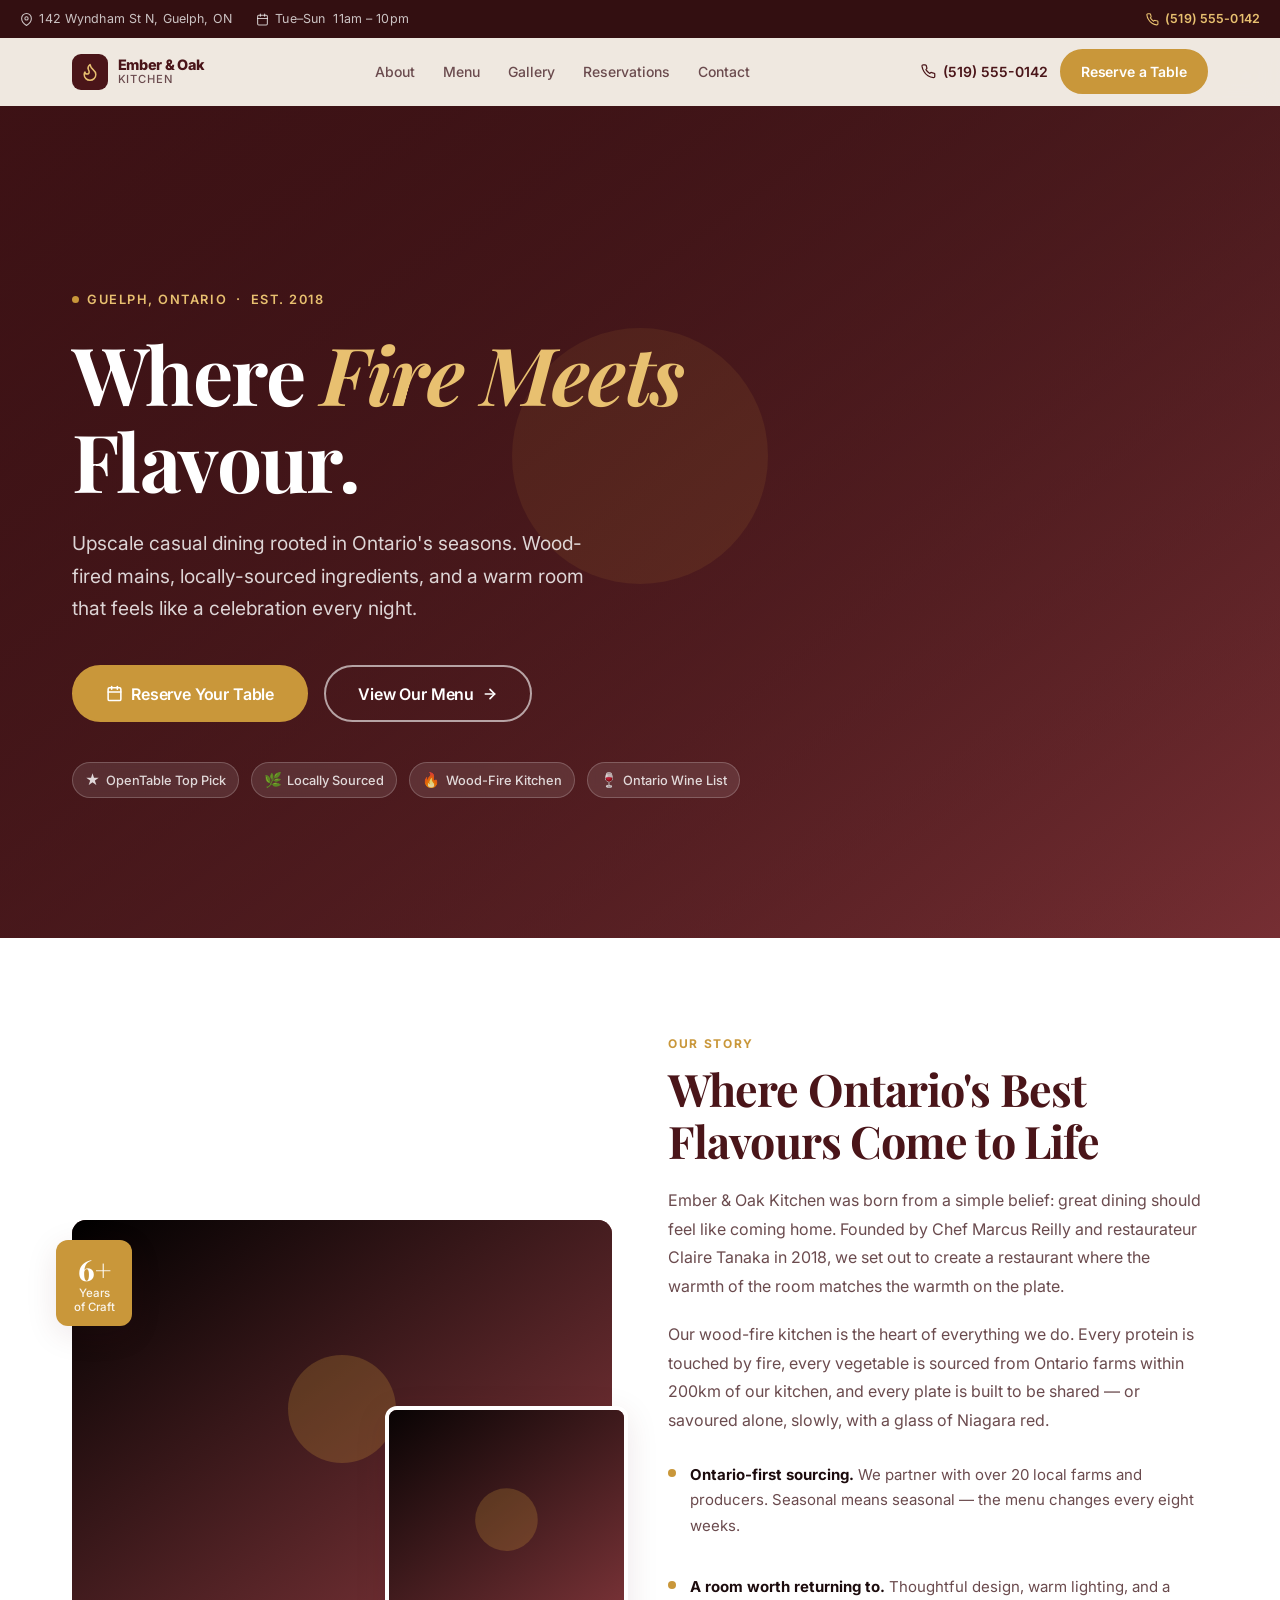
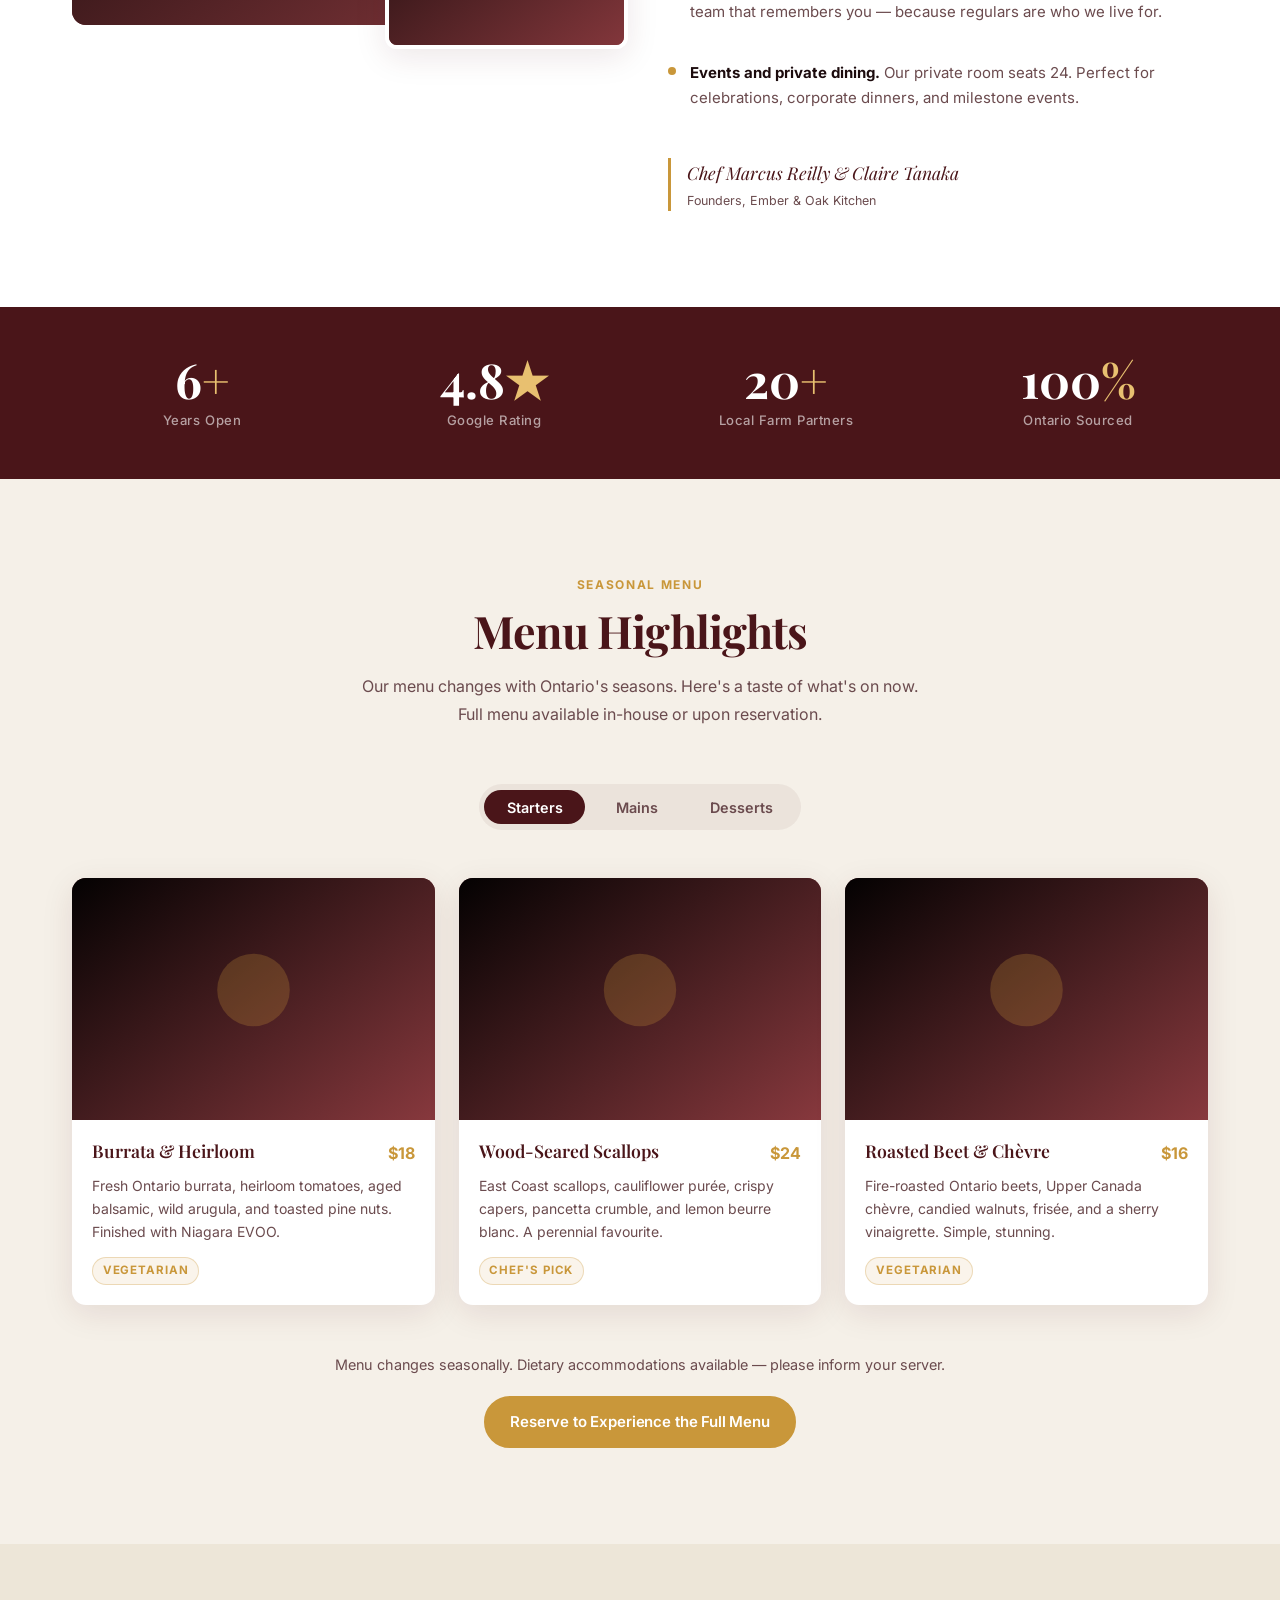
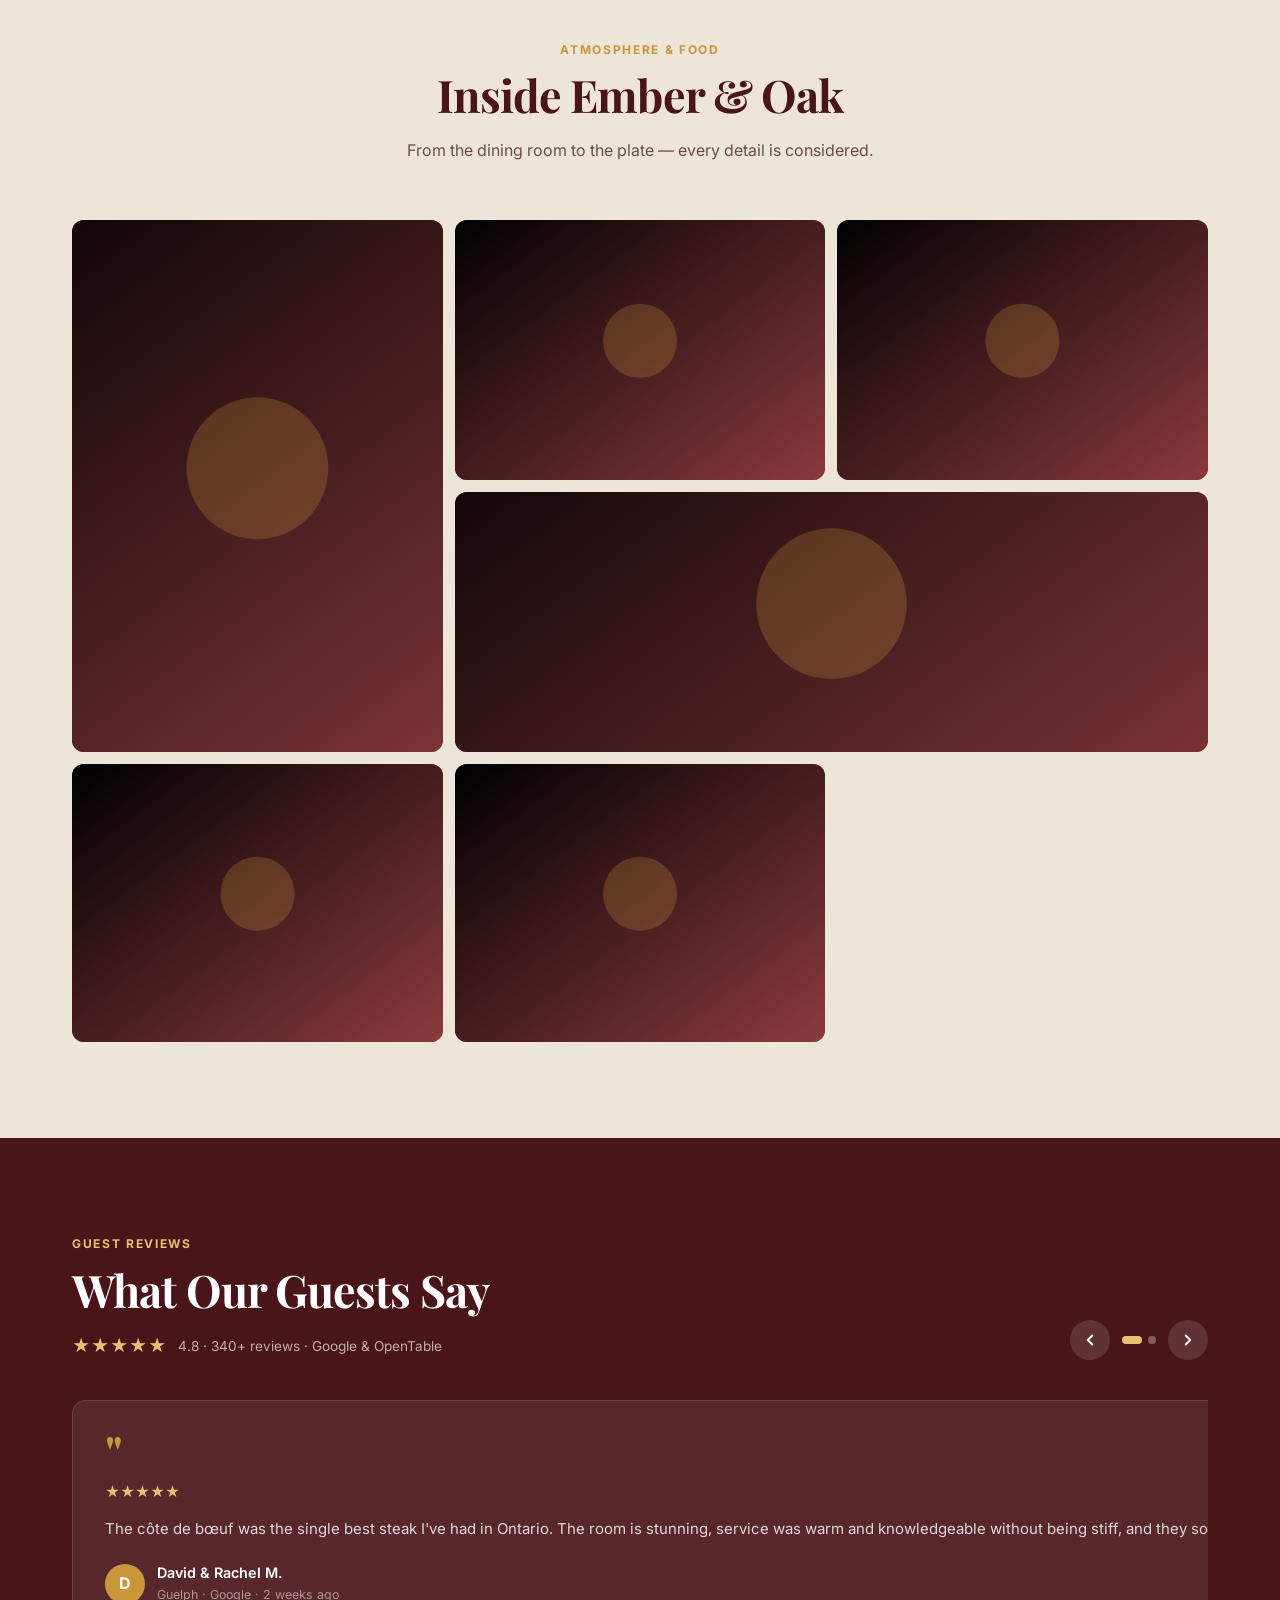
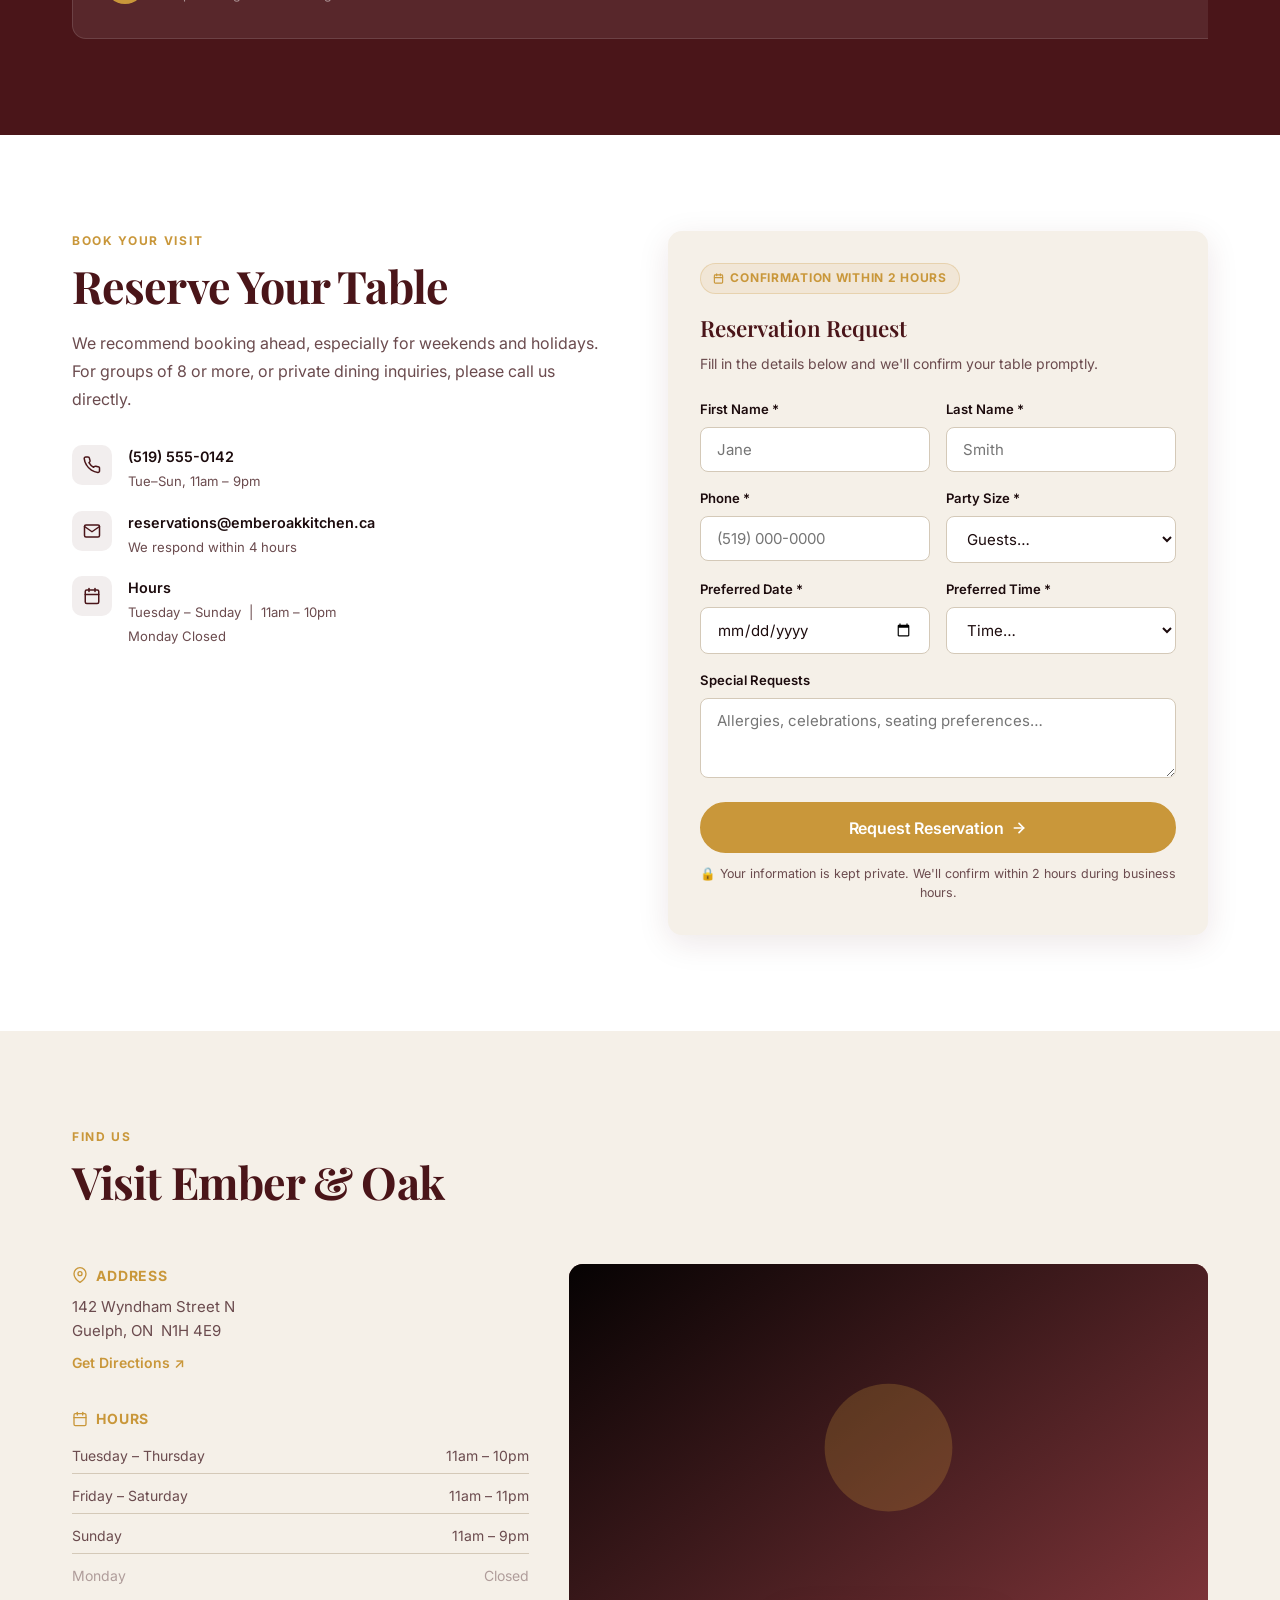
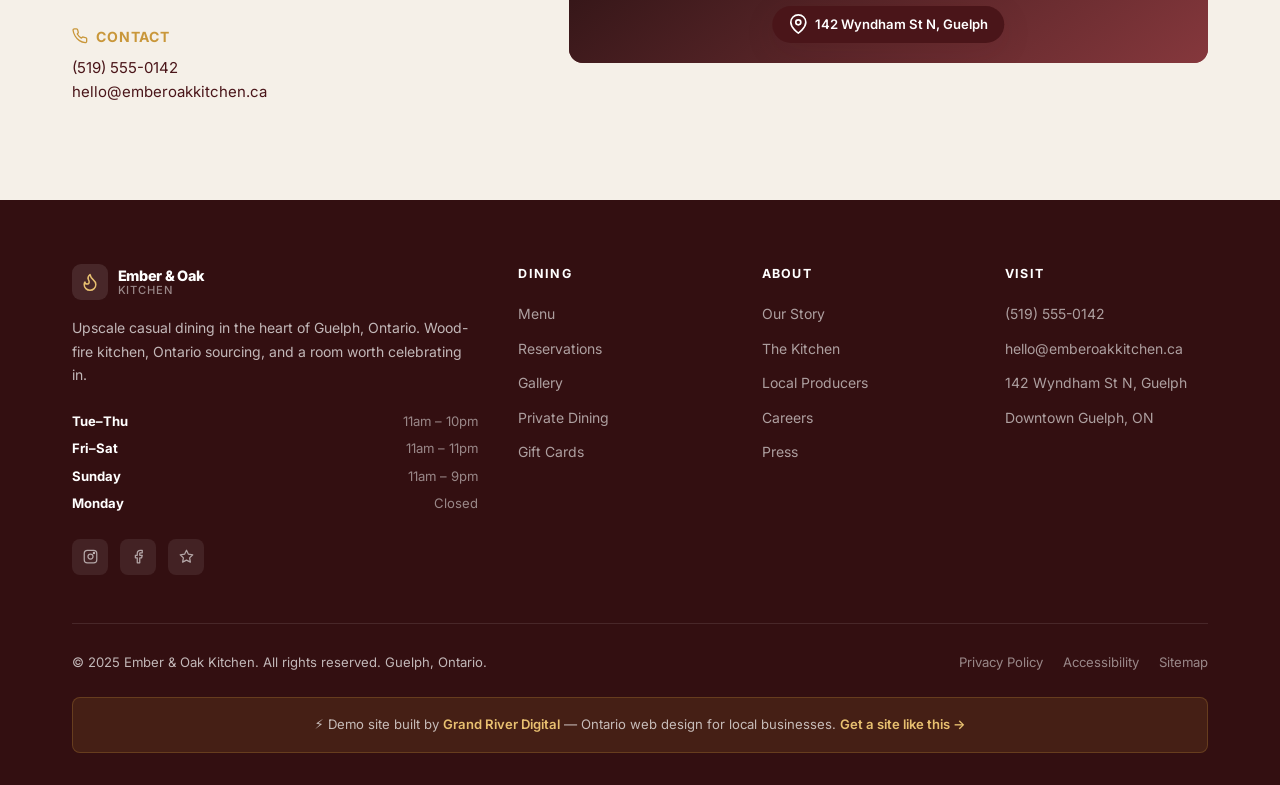
==== index.html @ d9aba05c "feat: Ember & Oak Kitchen demo site — GRD portfolio demo" ====
<!DOCTYPE html>
<html lang="en">
<head>
  <meta charset="UTF-8" />
  <meta name="viewport" content="width=device-width, initial-scale=1.0" />
  <meta name="theme-color" content="#4A1519" />
  <title>Ember &amp; Oak Kitchen | Upscale Casual Dining in Guelph, ON</title>
  <meta name="description" content="Ember &amp; Oak Kitchen — upscale casual dining in Guelph, Ontario. Seasonal menus, wood-fired mains, and a warm atmosphere perfect for any occasion. Reserve your table today." />
  <meta name="robots" content="index, follow" />
  <meta property="og:title" content="Ember &amp; Oak Kitchen | Guelph, ON" />
  <meta property="og:description" content="Upscale casual dining in Guelph. Seasonal menus, wood-fired cuisine, and Ontario-sourced ingredients. Reserve your table." />
  <meta property="og:type" content="restaurant" />
  <meta property="og:url" content="https://grandriverdigital.github.io/ember-oak-kitchen-demo" />
  <link rel="canonical" href="https://grandriverdigital.github.io/ember-oak-kitchen-demo" />

  <!-- Structured Data -->
  <script type="application/ld+json">
  {
    "@context": "https://schema.org",
    "@type": "Restaurant",
    "name": "Ember & Oak Kitchen",
    "description": "Upscale casual Ontario restaurant featuring seasonal menus and wood-fired cuisine.",
    "url": "https://grandriverdigital.github.io/ember-oak-kitchen-demo",
    "telephone": "(519) 555-0142",
    "address": {
      "@type": "PostalAddress",
      "streetAddress": "142 Wyndham Street N",
      "addressLocality": "Guelph",
      "addressRegion": "ON",
      "postalCode": "N1H 4E9",
      "addressCountry": "CA"
    },
    "openingHoursSpecification": [
      { "@type": "OpeningHoursSpecification", "dayOfWeek": ["Tuesday","Wednesday","Thursday","Friday","Saturday","Sunday"], "opens": "11:00", "closes": "22:00" }
    ],
    "servesCuisine": "Contemporary Canadian",
    "priceRange": "$$–$$$",
    "hasMap": "https://maps.google.com/?q=Guelph+ON"
  }
  </script>

  <!-- Fonts -->
  <link rel="preconnect" href="https://fonts.googleapis.com" />
  <link rel="preconnect" href="https://fonts.gstatic.com" crossorigin />
  <link rel="stylesheet" href="https://fonts.googleapis.com/css2?family=Inter:wght@300;400;500;600;700;800;900&family=Playfair+Display:ital,wght@0,600;0,700;1,600&display=swap" media="print" onload="this.media='all'" />
  <noscript><link rel="stylesheet" href="https://fonts.googleapis.com/css2?family=Inter:wght@300;400;500;600;700;800;900&family=Playfair+Display:ital,wght@0,600;0,700;1,600&display=swap" /></noscript>

  <!-- Image fallback — must be before any img onerror -->
  <script>
    var IMG_FALLBACK = 'data:image/svg+xml,%3Csvg xmlns=%22http://www.w3.org/2000/svg%22 width=%22800%22 height=%22600%22%3E%3ClinearGradient id=%22g%22 x1=%220%25%22 y1=%220%25%22 x2=%22100%25%22 y2=%22100%25%22%3E%3Cstop offset=%220%25%22 stop-color=%224A1519%22/%3E%3Cstop offset=%22100%25%22 stop-color=%22%238B3A3F%22/%3E%3C/linearGradient%3E%3Crect width=%22800%22 height=%22600%22 fill=%22url(%23g)%22/%3E%3Ccircle cx=%22400%22 cy=%22280%22 r=%2280%22 fill=%22rgba(201,151,58,0.25)%22/%3E%3C/svg%3E';
    function imgFallback(img) {
      img.onerror = null;
      img.src = IMG_FALLBACK;
      img.style.objectFit = 'cover';
      var p = img.parentElement;
      if (p) p.style.background = 'linear-gradient(135deg,#4A1519 0%,#8B3A3F 100%)';
    }
  </script>

  <link rel="stylesheet" href="styles.css" />
</head>
<body>

<!-- ═══════════════════════════════════
     TOP BAR
═══════════════════════════════════ -->
<div id="topbar">
  <div class="topbar-left">
    <div class="topbar-item">
      <svg width="13" height="13" viewBox="0 0 24 24" fill="none" stroke="currentColor" stroke-width="2" stroke-linecap="round" stroke-linejoin="round" aria-hidden="true"><path d="M21 10c0 7-9 13-9 13s-9-6-9-13a9 9 0 0 1 18 0z"/><circle cx="12" cy="10" r="3"/></svg>
      142 Wyndham St N, Guelph, ON
    </div>
    <div class="topbar-item">
      <svg width="13" height="13" viewBox="0 0 24 24" fill="none" stroke="currentColor" stroke-width="2" stroke-linecap="round" stroke-linejoin="round" aria-hidden="true"><rect x="3" y="4" width="18" height="18" rx="2"/><line x1="16" y1="2" x2="16" y2="6"/><line x1="8" y1="2" x2="8" y2="6"/><line x1="3" y1="10" x2="21" y2="10"/></svg>
      Tue–Sun &nbsp;11am – 10pm
    </div>
  </div>
  <a href="tel:5195550142" class="topbar-phone">
    <svg width="13" height="13" viewBox="0 0 24 24" fill="none" stroke="currentColor" stroke-width="2" stroke-linecap="round" stroke-linejoin="round" aria-hidden="true"><path d="M22 16.92v3a2 2 0 0 1-2.18 2 19.79 19.79 0 0 1-8.63-3.07A19.5 19.5 0 0 1 4.69 12 19.79 19.79 0 0 1 1.61 3.44 2 2 0 0 1 3.6 1.27h3a2 2 0 0 1 2 1.72 12.84 12.84 0 0 0 .7 2.81 2 2 0 0 1-.45 2.11L7.91 8.94a16 16 0 0 0 6.16 6.16l.94-.94a2 2 0 0 1 2.11-.45 12.84 12.84 0 0 0 2.81.7A2 2 0 0 1 22 16.92z"/></svg>
    (519) 555-0142
  </a>
</div>

<!-- ═══════════════════════════════════
     STICKY HEADER
═══════════════════════════════════ -->
<header id="hdr">
  <div class="wrap hdr-inner">
    <a href="#" class="logo" aria-label="Ember &amp; Oak Kitchen — home">
      <div class="logo-icon" aria-hidden="true">
        <svg width="20" height="20" viewBox="0 0 24 24" fill="none" stroke="currentColor" stroke-width="1.75" stroke-linecap="round" stroke-linejoin="round"><path d="M8.5 14.5A2.5 2.5 0 0 0 11 12c0-1.38-.5-2-1-3-1.072-2.143-.224-4.054 2-6 .5 2.5 2 4.9 4 6.5 2 1.6 3 3.5 3 5.5a7 7 0 1 1-14 0c0-1.153.433-2.294 1-3a2.5 2.5 0 0 0 2.5 2.5z"/></svg>
      </div>
      <div class="logo-text">
        Ember &amp; Oak
        <span>Kitchen</span>
      </div>
    </a>

    <nav class="desktop-nav" aria-label="Main navigation">
      <a href="#about">About</a>
      <a href="#menu">Menu</a>
      <a href="#gallery">Gallery</a>
      <a href="#reservations">Reservations</a>
      <a href="#contact">Contact</a>
    </nav>

    <div class="hdr-right">
      <a href="tel:5195550142" class="hdr-phone" aria-label="Call us">
        <svg width="15" height="15" viewBox="0 0 24 24" fill="none" stroke="currentColor" stroke-width="2" stroke-linecap="round" stroke-linejoin="round" aria-hidden="true"><path d="M22 16.92v3a2 2 0 0 1-2.18 2 19.79 19.79 0 0 1-8.63-3.07A19.5 19.5 0 0 1 4.69 12 19.79 19.79 0 0 1 1.61 3.44 2 2 0 0 1 3.6 1.27h3a2 2 0 0 1 2 1.72 12.84 12.84 0 0 0 .7 2.81 2 2 0 0 1-.45 2.11L7.91 8.94a16 16 0 0 0 6.16 6.16l.94-.94a2 2 0 0 1 2.11-.45 12.84 12.84 0 0 0 2.81.7A2 2 0 0 1 22 16.92z"/></svg>
        (519) 555-0142
      </a>
      <a href="#reservations" class="btn btn-primary btn-sm">Reserve a Table</a>
      <button class="hamburger" id="hamburger" aria-label="Toggle navigation menu" aria-expanded="false">
        <span></span><span></span><span></span>
      </button>
    </div>
  </div>
</header>

<!-- Mobile Nav -->
<div id="mobile-nav" role="dialog" aria-modal="true" aria-label="Mobile navigation">
  <nav>
    <a href="#about" class="mobile-link">About</a>
    <a href="#menu" class="mobile-link">Menu</a>
    <a href="#gallery" class="mobile-link">Gallery</a>
    <a href="#reservations" class="mobile-link">Reservations</a>
    <a href="#contact" class="mobile-link">Contact</a>
  </nav>
  <div class="mobile-nav-cta">
    <a href="tel:5195550142" class="btn btn-outline-dk btn-lg" style="justify-content:center">
      <svg width="17" height="17" viewBox="0 0 24 24" fill="none" stroke="currentColor" stroke-width="2" stroke-linecap="round" stroke-linejoin="round" aria-hidden="true"><path d="M22 16.92v3a2 2 0 0 1-2.18 2 19.79 19.79 0 0 1-8.63-3.07A19.5 19.5 0 0 1 4.69 12 19.79 19.79 0 0 1 1.61 3.44 2 2 0 0 1 3.6 1.27h3a2 2 0 0 1 2 1.72 12.84 12.84 0 0 0 .7 2.81 2 2 0 0 1-.45 2.11L7.91 8.94a16 16 0 0 0 6.16 6.16l.94-.94a2 2 0 0 1 2.11-.45 12.84 12.84 0 0 0 2.81.7A2 2 0 0 1 22 16.92z"/></svg>
      (519) 555-0142
    </a>
    <a href="#reservations" class="btn btn-primary btn-lg" style="justify-content:center">Reserve a Table</a>
  </div>
</div>

<!-- ═══════════════════════════════════
     HERO
═══════════════════════════════════ -->
<section id="hero" aria-labelledby="hero-h1">
  <div class="hero-bg">
    <img
      src="https://images.pexels.com/photos/1267320/pexels-photo-1267320.jpeg?auto=compress&cs=tinysrgb&w=1800&h=900&dpr=1"
      alt="Beautifully plated upscale dinner dish with elegant presentation"
      fetchpriority="high"
      loading="eager"
      onerror="imgFallback(this)" />
  </div>
  <div class="hero-overlay" aria-hidden="true"></div>
  <div class="hero-content">
    <div class="wrap">
      <div class="hero-inner">
        <div class="hero-kicker">
          <span class="dot" aria-hidden="true"></span>
          Guelph, Ontario &nbsp;·&nbsp; Est. 2018
        </div>
        <h1 id="hero-h1">
          Where <em>Fire Meets</em><br>Flavour.
        </h1>
        <p class="hero-sub">
          Upscale casual dining rooted in Ontario's seasons. Wood-fired mains, locally-sourced ingredients, and a warm room that feels like a celebration every night.
        </p>
        <div class="hero-ctas">
          <a href="#reservations" class="btn btn-primary btn-lg">
            <svg width="17" height="17" viewBox="0 0 24 24" fill="none" stroke="currentColor" stroke-width="2.2" stroke-linecap="round" stroke-linejoin="round" aria-hidden="true"><rect x="3" y="4" width="18" height="18" rx="2"/><line x1="16" y1="2" x2="16" y2="6"/><line x1="8" y1="2" x2="8" y2="6"/><line x1="3" y1="10" x2="21" y2="10"/></svg>
            Reserve Your Table
          </a>
          <a href="#menu" class="btn btn-outline btn-lg">
            View Our Menu
            <svg width="16" height="16" viewBox="0 0 24 24" fill="none" stroke="currentColor" stroke-width="2.5" stroke-linecap="round" stroke-linejoin="round" aria-hidden="true"><line x1="5" y1="12" x2="19" y2="12"/><polyline points="12 5 19 12 12 19"/></svg>
          </a>
        </div>
        <div class="hero-badges" role="list" aria-label="Restaurant highlights">
          <div class="hero-badge" role="listitem">
            <span class="badge-icon" aria-hidden="true">★</span>
            OpenTable Top Pick
          </div>
          <div class="hero-badge" role="listitem">
            <span class="badge-icon" aria-hidden="true">🌿</span>
            Locally Sourced
          </div>
          <div class="hero-badge" role="listitem">
            <span class="badge-icon" aria-hidden="true">🔥</span>
            Wood-Fire Kitchen
          </div>
          <div class="hero-badge" role="listitem">
            <span class="badge-icon" aria-hidden="true">🍷</span>
            Ontario Wine List
          </div>
        </div>
      </div>
    </div>
  </div>
</section>

<!-- ═══════════════════════════════════
     ABOUT
═══════════════════════════════════ -->
<section id="about" aria-labelledby="about-title">
  <div class="wrap">
    <div class="about-grid">
      <div class="about-img-stack sr">
        <div class="about-img-main">
          <img
            src="https://images.pexels.com/photos/696218/pexels-photo-696218.jpeg?auto=compress&cs=tinysrgb&w=800&h=600&dpr=1"
            alt="Warm, inviting restaurant dining room with candlelit tables"
            loading="lazy"
            onerror="imgFallback(this)" />
        </div>
        <div class="about-img-accent">
          <img
            src="https://images.pexels.com/photos/958545/pexels-photo-958545.jpeg?auto=compress&cs=tinysrgb&w=400&h=400&dpr=1"
            alt="Chef plating a beautifully crafted dish in the kitchen"
            loading="lazy"
            onerror="imgFallback(this)" />
        </div>
        <div class="about-badge">
          <div class="big">6+</div>
          <div class="sm">Years<br>of Craft</div>
        </div>
      </div>
      <div class="about-text">
        <div class="eyebrow sr">Our Story</div>
        <h2 class="section-title sr d1" id="about-title">Where Ontario's Best<br>Flavours Come to Life</h2>
        <p class="sr d2">
          Ember &amp; Oak Kitchen was born from a simple belief: great dining should feel like coming home. Founded by Chef Marcus Reilly and restaurateur Claire Tanaka in 2018, we set out to create a restaurant where the warmth of the room matches the warmth on the plate.
        </p>
        <p class="sr d2">
          Our wood-fire kitchen is the heart of everything we do. Every protein is touched by fire, every vegetable is sourced from Ontario farms within 200km of our kitchen, and every plate is built to be shared — or savoured alone, slowly, with a glass of Niagara red.
        </p>
        <div class="about-values sr d3">
          <div class="about-value">
            <div class="about-value-dot" aria-hidden="true"></div>
            <p><strong>Ontario-first sourcing.</strong> We partner with over 20 local farms and producers. Seasonal means seasonal — the menu changes every eight weeks.</p>
          </div>
          <div class="about-value">
            <div class="about-value-dot" aria-hidden="true"></div>
            <p><strong>A room worth returning to.</strong> Thoughtful design, warm lighting, and a team that remembers you — because regulars are who we live for.</p>
          </div>
          <div class="about-value">
            <div class="about-value-dot" aria-hidden="true"></div>
            <p><strong>Events and private dining.</strong> Our private room seats 24. Perfect for celebrations, corporate dinners, and milestone events.</p>
          </div>
        </div>
        <div class="about-sig sr d4">
          Chef Marcus Reilly &amp; Claire Tanaka
          <small>Founders, Ember &amp; Oak Kitchen</small>
        </div>
      </div>
    </div>
  </div>
</section>

<!-- ═══════════════════════════════════
     STATS STRIP
═══════════════════════════════════ -->
<div id="stats" aria-label="Restaurant highlights">
  <div class="wrap">
    <div class="stats-row">
      <div class="stat-cell">
        <div class="stat-n" id="sn-yrs">0<span class="accent">+</span></div>
        <div class="stat-l">Years Open</div>
      </div>
      <div class="stat-cell">
        <div class="stat-n">4.8<span class="accent">★</span></div>
        <div class="stat-l">Google Rating</div>
      </div>
      <div class="stat-cell">
        <div class="stat-n" id="sn-farms">0<span class="accent">+</span></div>
        <div class="stat-l">Local Farm Partners</div>
      </div>
      <div class="stat-cell">
        <div class="stat-n">100<span class="accent">%</span></div>
        <div class="stat-l">Ontario Sourced</div>
      </div>
    </div>
  </div>
</div>

<!-- ═══════════════════════════════════
     MENU HIGHLIGHTS
═══════════════════════════════════ -->
<section id="menu" aria-labelledby="menu-title">
  <div class="wrap">
    <div class="section-head">
      <div class="eyebrow sr">Seasonal Menu</div>
      <h2 class="section-title sr d1" id="menu-title">Menu Highlights</h2>
      <p class="section-sub sr d2">Our menu changes with Ontario's seasons. Here's a taste of what's on now. Full menu available in-house or upon reservation.</p>
    </div>

    <div class="menu-tabs sr d1" role="tablist" aria-label="Menu categories">
      <button class="menu-tab active" role="tab" aria-selected="true" aria-controls="tab-apps" id="btn-apps">Starters</button>
      <button class="menu-tab" role="tab" aria-selected="false" aria-controls="tab-mains" id="btn-mains">Mains</button>
      <button class="menu-tab" role="tab" aria-selected="false" aria-controls="tab-desserts" id="btn-desserts">Desserts</button>
    </div>

    <!-- STARTERS -->
    <div class="menu-panel active" id="tab-apps" role="tabpanel" aria-labelledby="btn-apps">
      <div class="menu-grid">
        <article class="menu-card sr d1">
          <div class="menu-card__img">
            <img src="https://images.pexels.com/photos/1640777/pexels-photo-1640777.jpeg?auto=compress&cs=tinysrgb&w=600&h=400&dpr=1" alt="Burrata salad with heirloom tomatoes and fresh herbs" loading="lazy" onerror="imgFallback(this)" />
          </div>
          <div class="menu-card__body">
            <div class="menu-card__top">
              <h3>Burrata &amp; Heirloom</h3>
              <span class="menu-price">$18</span>
            </div>
            <p>Fresh Ontario burrata, heirloom tomatoes, aged balsamic, wild arugula, and toasted pine nuts. Finished with Niagara EVOO.</p>
            <span class="menu-tag">Vegetarian</span>
          </div>
        </article>
        <article class="menu-card sr d2">
          <div class="menu-card__img">
            <img src="https://images.pexels.com/photos/699953/pexels-photo-699953.jpeg?auto=compress&cs=tinysrgb&w=600&h=400&dpr=1" alt="Seared scallops with cauliflower purée" loading="lazy" onerror="imgFallback(this)" />
          </div>
          <div class="menu-card__body">
            <div class="menu-card__top">
              <h3>Wood-Seared Scallops</h3>
              <span class="menu-price">$24</span>
            </div>
            <p>East Coast scallops, cauliflower purée, crispy capers, pancetta crumble, and lemon beurre blanc. A perennial favourite.</p>
            <span class="menu-tag">Chef's Pick</span>
          </div>
        </article>
        <article class="menu-card sr d3">
          <div class="menu-card__img">
            <img src="https://images.pexels.com/photos/1640772/pexels-photo-1640772.jpeg?auto=compress&cs=tinysrgb&w=600&h=400&dpr=1" alt="Roasted beet and goat cheese salad" loading="lazy" onerror="imgFallback(this)" />
          </div>
          <div class="menu-card__body">
            <div class="menu-card__top">
              <h3>Roasted Beet &amp; Chèvre</h3>
              <span class="menu-price">$16</span>
            </div>
            <p>Fire-roasted Ontario beets, Upper Canada chèvre, candied walnuts, frisée, and a sherry vinaigrette. Simple, stunning.</p>
            <span class="menu-tag">Vegetarian</span>
          </div>
        </article>
      </div>
    </div>

    <!-- MAINS -->
    <div class="menu-panel" id="tab-mains" role="tabpanel" aria-labelledby="btn-mains" hidden>
      <div class="menu-grid">
        <article class="menu-card sr d1">
          <div class="menu-card__img">
            <img src="https://images.pexels.com/photos/675951/pexels-photo-675951.jpeg?auto=compress&cs=tinysrgb&w=600&h=400&dpr=1" alt="Wood-fired prime ribeye steak with roasted vegetables" loading="lazy" onerror="imgFallback(this)" />
          </div>
          <div class="menu-card__body">
            <div class="menu-card__top">
              <h3>Ember-Fired Côte de Bœuf</h3>
              <span class="menu-price">$58</span>
            </div>
            <p>14oz Prince Edward County dry-aged côte de bœuf, chimichurri, bone marrow butter, crispy shallots, duck-fat frites.</p>
            <span class="menu-tag">Signature</span>
          </div>
        </article>
        <article class="menu-card sr d2">
          <div class="menu-card__img">
            <img src="https://images.pexels.com/photos/1640773/pexels-photo-1640773.jpeg?auto=compress&cs=tinysrgb&w=600&h=400&dpr=1" alt="Pan-seared salmon with seasonal vegetables" loading="lazy" onerror="imgFallback(this)" />
          </div>
          <div class="menu-card__body">
            <div class="menu-card__top">
              <h3>Ontario Lake Trout</h3>
              <span class="menu-price">$42</span>
            </div>
            <p>Wild lake trout, brown butter, caperberries, fennel confit, crushed Niagara fingerlings, and watercress. Elegant and light.</p>
            <span class="menu-tag">Seasonal</span>
          </div>
        </article>
        <article class="menu-card sr d3">
          <div class="menu-card__img">
            <img src="https://images.pexels.com/photos/1640774/pexels-photo-1640774.jpeg?auto=compress&cs=tinysrgb&w=600&h=400&dpr=1" alt="Roasted vegetable risotto with parmesan" loading="lazy" onerror="imgFallback(this)" />
          </div>
          <div class="menu-card__body">
            <div class="menu-card__top">
              <h3>Mushroom &amp; Truffle Risotto</h3>
              <span class="menu-price">$34</span>
            </div>
            <p>Wild Ontario mushrooms, aged Parmigiano-Reggiano, black truffle oil, confit garlic, and crispy sage. Rich and comforting.</p>
            <span class="menu-tag">Vegetarian</span>
          </div>
        </article>
      </div>
    </div>

    <!-- DESSERTS -->
    <div class="menu-panel" id="tab-desserts" role="tabpanel" aria-labelledby="btn-desserts" hidden>
      <div class="menu-grid">
        <article class="menu-card sr d1">
          <div class="menu-card__img">
            <img src="https://images.pexels.com/photos/291528/pexels-photo-291528.jpeg?auto=compress&cs=tinysrgb&w=600&h=400&dpr=1" alt="Chocolate fondant with vanilla ice cream" loading="lazy" onerror="imgFallback(this)" />
          </div>
          <div class="menu-card__body">
            <div class="menu-card__top">
              <h3>Valrhona Chocolate Fondant</h3>
              <span class="menu-price">$16</span>
            </div>
            <p>Warm dark chocolate fondant, hand-churned vanilla bean ice cream, salted caramel, and toasted hazelnuts. Order ahead — worth it.</p>
            <span class="menu-tag">Must Try</span>
          </div>
        </article>
        <article class="menu-card sr d2">
          <div class="menu-card__img">
            <img src="https://images.pexels.com/photos/1126359/pexels-photo-1126359.jpeg?auto=compress&cs=tinysrgb&w=600&h=400&dpr=1" alt="Crème brûlée with fresh berries" loading="lazy" onerror="imgFallback(this)" />
          </div>
          <div class="menu-card__body">
            <div class="menu-card__top">
              <h3>Ontario Honey Crème Brûlée</h3>
              <span class="menu-price">$13</span>
            </div>
            <p>Classic crème brûlée with local wildflower honey, fresh Wellington County berries, and crisp caramelised sugar. Timeless.</p>
            <span class="menu-tag">Classic</span>
          </div>
        </article>
        <article class="menu-card sr d3">
          <div class="menu-card__img">
            <img src="https://images.pexels.com/photos/1055272/pexels-photo-1055272.jpeg?auto=compress&cs=tinysrgb&w=600&h=400&dpr=1" alt="Apple tarte tatin with whipped cream" loading="lazy" onerror="imgFallback(this)" />
          </div>
          <div class="menu-card__body">
            <div class="menu-card__top">
              <h3>Applewood Tarte Tatin</h3>
              <span class="menu-price">$14</span>
            </div>
            <p>Warm caramelized Ontario apple tarte tatin, calvados crème fraîche, and smoked salt brittle. Autumn on a plate, year-round.</p>
            <span class="menu-tag">Seasonal</span>
          </div>
        </article>
      </div>
    </div>

    <div class="menu-cta sr d4">
      <p>Menu changes seasonally. Dietary accommodations available — please inform your server.</p>
      <a href="#reservations" class="btn btn-primary">Reserve to Experience the Full Menu</a>
    </div>
  </div>
</section>

<!-- ═══════════════════════════════════
     GALLERY
═══════════════════════════════════ -->
<section id="gallery" aria-labelledby="gallery-title">
  <div class="wrap">
    <div class="section-head">
      <div class="eyebrow sr">Atmosphere &amp; Food</div>
      <h2 class="section-title sr d1" id="gallery-title">Inside Ember &amp; Oak</h2>
      <p class="section-sub cx sr d2">From the dining room to the plate — every detail is considered.</p>
    </div>

    <div class="gallery-grid" id="gallery-grid" role="list">
      <div class="gallery-item featured sr"
           data-src="https://images.pexels.com/photos/1267320/pexels-photo-1267320.jpeg?auto=compress&cs=tinysrgb&w=1400&h=900&dpr=1"
           data-caption="The Ember &amp; Oak dining experience — fine plating and warm ambiance"
           role="listitem" tabindex="0" aria-label="View: The dining experience">
        <img src="https://images.pexels.com/photos/1267320/pexels-photo-1267320.jpeg?auto=compress&cs=tinysrgb&w=900&h=600&dpr=1" alt="Beautifully plated upscale dinner with wine" loading="lazy" onerror="imgFallback(this)" />
        <div class="gallery-overlay"><span class="gallery-label">Signature Plating</span></div>
        <div class="gallery-zoom" aria-hidden="true"><svg width="15" height="15" viewBox="0 0 24 24" fill="none" stroke="currentColor" stroke-width="2"><circle cx="11" cy="11" r="8"/><line x1="21" y1="21" x2="16.65" y2="16.65"/></svg></div>
      </div>

      <div class="gallery-item sr d1"
           data-src="https://images.pexels.com/photos/696218/pexels-photo-696218.jpeg?auto=compress&cs=tinysrgb&w=1000&h=700&dpr=1"
           data-caption="Candlelit dining room — intimate and warm"
           role="listitem" tabindex="0" aria-label="View: Dining room">
        <img src="https://images.pexels.com/photos/696218/pexels-photo-696218.jpeg?auto=compress&cs=tinysrgb&w=700&h=467&dpr=1" alt="Candlelit restaurant dining room with warm lighting" loading="lazy" onerror="imgFallback(this)" />
        <div class="gallery-overlay"><span class="gallery-label">The Dining Room</span></div>
        <div class="gallery-zoom" aria-hidden="true"><svg width="15" height="15" viewBox="0 0 24 24" fill="none" stroke="currentColor" stroke-width="2"><circle cx="11" cy="11" r="8"/><line x1="21" y1="21" x2="16.65" y2="16.65"/></svg></div>
      </div>

      <div class="gallery-item sr d2"
           data-src="https://images.pexels.com/photos/958545/pexels-photo-958545.jpeg?auto=compress&cs=tinysrgb&w=1000&h=700&dpr=1"
           data-caption="Chef at work — precision and passion in every dish"
           role="listitem" tabindex="0" aria-label="View: Kitchen">
        <img src="https://images.pexels.com/photos/958545/pexels-photo-958545.jpeg?auto=compress&cs=tinysrgb&w=700&h=467&dpr=1" alt="Professional chef preparing a dish in modern kitchen" loading="lazy" onerror="imgFallback(this)" />
        <div class="gallery-overlay"><span class="gallery-label">The Kitchen</span></div>
        <div class="gallery-zoom" aria-hidden="true"><svg width="15" height="15" viewBox="0 0 24 24" fill="none" stroke="currentColor" stroke-width="2"><circle cx="11" cy="11" r="8"/><line x1="21" y1="21" x2="16.65" y2="16.65"/></svg></div>
      </div>

      <div class="gallery-item wide sr d1"
           data-src="https://images.pexels.com/photos/941861/pexels-photo-941861.jpeg?auto=compress&cs=tinysrgb&w=1400&h=800&dpr=1"
           data-caption="Bar and lounge — Ontario craft cocktails and local wines"
           role="listitem" tabindex="0" aria-label="View: Bar and lounge">
        <img src="https://images.pexels.com/photos/941861/pexels-photo-941861.jpeg?auto=compress&cs=tinysrgb&w=900&h=500&dpr=1" alt="Elegant restaurant bar with mood lighting and cocktails" loading="lazy" onerror="imgFallback(this)" />
        <div class="gallery-overlay"><span class="gallery-label">Bar &amp; Lounge</span></div>
        <div class="gallery-zoom" aria-hidden="true"><svg width="15" height="15" viewBox="0 0 24 24" fill="none" stroke="currentColor" stroke-width="2"><circle cx="11" cy="11" r="8"/><line x1="21" y1="21" x2="16.65" y2="16.65"/></svg></div>
      </div>

      <div class="gallery-item sr d2"
           data-src="https://images.pexels.com/photos/1640777/pexels-photo-1640777.jpeg?auto=compress&cs=tinysrgb&w=1000&h=700&dpr=1"
           data-caption="Burrata &amp; Heirloom — a starter worth savouring"
           role="listitem" tabindex="0" aria-label="View: Burrata starter">
        <img src="https://images.pexels.com/photos/1640777/pexels-photo-1640777.jpeg?auto=compress&cs=tinysrgb&w=700&h=467&dpr=1" alt="Fresh burrata with heirloom tomatoes and herbs" loading="lazy" onerror="imgFallback(this)" />
        <div class="gallery-overlay"><span class="gallery-label">Burrata Starter</span></div>
        <div class="gallery-zoom" aria-hidden="true"><svg width="15" height="15" viewBox="0 0 24 24" fill="none" stroke="currentColor" stroke-width="2"><circle cx="11" cy="11" r="8"/><line x1="21" y1="21" x2="16.65" y2="16.65"/></svg></div>
      </div>

      <div class="gallery-item sr d3"
           data-src="https://images.pexels.com/photos/675951/pexels-photo-675951.jpeg?auto=compress&cs=tinysrgb&w=1000&h=700&dpr=1"
           data-caption="Ember-fired côte de bœuf — our signature wood-fire main"
           role="listitem" tabindex="0" aria-label="View: Signature steak">
        <img src="https://images.pexels.com/photos/675951/pexels-photo-675951.jpeg?auto=compress&cs=tinysrgb&w=700&h=467&dpr=1" alt="Perfectly cooked ribeye steak with chimichurri" loading="lazy" onerror="imgFallback(this)" />
        <div class="gallery-overlay"><span class="gallery-label">Signature Steak</span></div>
        <div class="gallery-zoom" aria-hidden="true"><svg width="15" height="15" viewBox="0 0 24 24" fill="none" stroke="currentColor" stroke-width="2"><circle cx="11" cy="11" r="8"/><line x1="21" y1="21" x2="16.65" y2="16.65"/></svg></div>
      </div>
    </div>
  </div>
</section>

<!-- ═══════════════════════════════════
     TESTIMONIALS
═══════════════════════════════════ -->
<section id="testimonials" aria-labelledby="test-title">
  <div class="wrap">
    <div style="display:flex; justify-content:space-between; align-items:flex-end; flex-wrap:wrap; gap:1.5rem; margin-bottom:2.5rem;">
      <div>
        <div class="eyebrow lt sr">Guest Reviews</div>
        <h2 class="section-title lt sr d1" id="test-title">What Our Guests Say</h2>
        <div class="rating-display sr d2">
          <div class="stars" aria-label="4.8 star rating">★★★★★</div>
          <div class="rating-text">4.8 · 340+ reviews · Google &amp; OpenTable</div>
        </div>
      </div>
      <div class="carousel-controls sr d1">
        <button class="carousel-btn" id="prev-btn" aria-label="Previous reviews">
          <svg width="18" height="18" viewBox="0 0 24 24" fill="none" stroke="currentColor" stroke-width="2.5" stroke-linecap="round" stroke-linejoin="round"><polyline points="15 18 9 12 15 6"/></svg>
        </button>
        <div class="carousel-dots" id="carousel-dots" role="tablist"></div>
        <button class="carousel-btn" id="next-btn" aria-label="Next reviews">
          <svg width="18" height="18" viewBox="0 0 24 24" fill="none" stroke="currentColor" stroke-width="2.5" stroke-linecap="round" stroke-linejoin="round"><polyline points="9 18 15 12 9 6"/></svg>
        </button>
      </div>
    </div>
    <div class="carousel-wrap">
      <div class="carousel-track-outer">
        <div class="carousel-track" id="carousel-track">

          <div class="testimonial-card">
            <div class="t-quote">"</div>
            <div class="t-stars">★★★★★</div>
            <p class="t-text">The côte de bœuf was the single best steak I've had in Ontario. The room is stunning, service was warm and knowledgeable without being stiff, and they somehow remembered my wife's allergy from our first visit three months earlier. We're regulars for life.</p>
            <div class="t-author">
              <div class="t-avatar" aria-hidden="true">D</div>
              <div>
                <div class="t-name">David &amp; Rachel M.</div>
                <div class="t-loc">Guelph · Google · 2 weeks ago</div>
              </div>
            </div>
          </div>

          <div class="testimonial-card">
            <div class="t-quote">"</div>
            <div class="t-stars">★★★★★</div>
            <p class="t-text">We booked the private room for our anniversary dinner and it was an absolute dream. The team was attentive without hovering. The mushroom risotto is transcendent. Genuinely the best dining experience Guelph has to offer — and we've tried them all.</p>
            <div class="t-author">
              <div class="t-avatar" aria-hidden="true">S</div>
              <div>
                <div class="t-name">Sophie &amp; James K.</div>
                <div class="t-loc">Guelph · OpenTable · 1 month ago</div>
              </div>
            </div>
          </div>

          <div class="testimonial-card">
            <div class="t-quote">"</div>
            <div class="t-stars">★★★★★</div>
            <p class="t-text">I live in Toronto and Ember &amp; Oak is the reason I make the drive to Guelph. The scallops are consistently perfect. The wine list is genuinely curated — they know what they're doing with Ontario VQA. Flawless experience every time.</p>
            <div class="t-author">
              <div class="t-avatar" aria-hidden="true">P</div>
              <div>
                <div class="t-name">Patricia L.</div>
                <div class="t-loc">Toronto · OpenTable · 3 weeks ago</div>
              </div>
            </div>
          </div>

          <div class="testimonial-card">
            <div class="t-quote">"</div>
            <div class="t-stars">★★★★★</div>
            <p class="t-text">Took our team here for a corporate dinner and everyone raved about it. The private dining experience was seamless — they handled everything. The chocolate fondant had our CFO asking for seconds. Highly recommend for business entertaining.</p>
            <div class="t-author">
              <div class="t-avatar" aria-hidden="true">A</div>
              <div>
                <div class="t-name">Andrea F.</div>
                <div class="t-loc">Kitchener · Google · 5 weeks ago</div>
              </div>
            </div>
          </div>

        </div>
      </div>
    </div>
  </div>
</section>

<!-- ═══════════════════════════════════
     RESERVATIONS
═══════════════════════════════════ -->
<section id="reservations" aria-labelledby="res-title">
  <div class="wrap">
    <div class="res-grid">
      <div class="res-info">
        <div class="eyebrow sr">Book Your Visit</div>
        <h2 class="section-title sr d1" id="res-title">Reserve Your Table</h2>
        <p class="sr d2">
          We recommend booking ahead, especially for weekends and holidays. For groups of 8 or more, or private dining inquiries, please call us directly.
        </p>
        <div class="contact-items sr d3">
          <a href="tel:5195550142" class="contact-item" style="text-decoration:none">
            <div class="contact-icon" aria-hidden="true">
              <svg width="18" height="18" viewBox="0 0 24 24" fill="none" stroke="currentColor" stroke-width="2" stroke-linecap="round" stroke-linejoin="round"><path d="M22 16.92v3a2 2 0 0 1-2.18 2 19.79 19.79 0 0 1-8.63-3.07A19.5 19.5 0 0 1 4.69 12 19.79 19.79 0 0 1 1.61 3.44 2 2 0 0 1 3.6 1.27h3a2 2 0 0 1 2 1.72 12.84 12.84 0 0 0 .7 2.81 2 2 0 0 1-.45 2.11L7.91 8.94a16 16 0 0 0 6.16 6.16l.94-.94a2 2 0 0 1 2.11-.45 12.84 12.84 0 0 0 2.81.7A2 2 0 0 1 22 16.92z"/></svg>
            </div>
            <div>
              <strong>(519) 555-0142</strong>
              <span>Tue–Sun, 11am – 9pm</span>
            </div>
          </a>
          <a href="mailto:reservations@emberoakkitchen.ca" class="contact-item" style="text-decoration:none">
            <div class="contact-icon" aria-hidden="true">
              <svg width="18" height="18" viewBox="0 0 24 24" fill="none" stroke="currentColor" stroke-width="2" stroke-linecap="round" stroke-linejoin="round"><path d="M4 4h16c1.1 0 2 .9 2 2v12c0 1.1-.9 2-2 2H4c-1.1 0-2-.9-2-2V6c0-1.1.9-2 2-2z"/><polyline points="22,6 12,13 2,6"/></svg>
            </div>
            <div>
              <strong>reservations@emberoakkitchen.ca</strong>
              <span>We respond within 4 hours</span>
            </div>
          </a>
          <div class="contact-item">
            <div class="contact-icon" aria-hidden="true">
              <svg width="18" height="18" viewBox="0 0 24 24" fill="none" stroke="currentColor" stroke-width="2" stroke-linecap="round" stroke-linejoin="round"><rect x="3" y="4" width="18" height="18" rx="2"/><line x1="16" y1="2" x2="16" y2="6"/><line x1="8" y1="2" x2="8" y2="6"/><line x1="3" y1="10" x2="21" y2="10"/></svg>
            </div>
            <div>
              <strong>Hours</strong>
              <span>Tuesday – Sunday &nbsp;|&nbsp; 11am – 10pm</span>
              <span>Monday Closed</span>
            </div>
          </div>
        </div>
      </div>

      <div class="form-card sr d2">
        <div class="form-badge">
          <svg width="11" height="11" viewBox="0 0 24 24" fill="none" stroke="currentColor" stroke-width="2.5" stroke-linecap="round" stroke-linejoin="round" aria-hidden="true"><rect x="3" y="4" width="18" height="18" rx="2"/><line x1="16" y1="2" x2="16" y2="6"/><line x1="8" y1="2" x2="8" y2="6"/><line x1="3" y1="10" x2="21" y2="10"/></svg>
          Confirmation within 2 hours
        </div>
        <h3>Reservation Request</h3>
        <p>Fill in the details below and we'll confirm your table promptly.</p>
        <form id="reservation-form" novalidate>
          <div class="form-row">
            <div class="form-group">
              <label for="rfname">First Name *</label>
              <input id="rfname" type="text" placeholder="Jane" required autocomplete="given-name" />
            </div>
            <div class="form-group">
              <label for="rlname">Last Name *</label>
              <input id="rlname" type="text" placeholder="Smith" required autocomplete="family-name" />
            </div>
          </div>
          <div class="form-row">
            <div class="form-group">
              <label for="rphone">Phone *</label>
              <input id="rphone" type="tel" placeholder="(519) 000-0000" required autocomplete="tel" />
            </div>
            <div class="form-group">
              <label for="rguests">Party Size *</label>
              <select id="rguests" required>
                <option value="">Guests…</option>
                <option>1</option><option>2</option><option>3</option><option>4</option>
                <option>5</option><option>6</option><option>7</option>
                <option>8+ (call us)</option>
              </select>
            </div>
          </div>
          <div class="form-row">
            <div class="form-group">
              <label for="rdate">Preferred Date *</label>
              <input id="rdate" type="date" required />
            </div>
            <div class="form-group">
              <label for="rtime">Preferred Time *</label>
              <select id="rtime" required>
                <option value="">Time…</option>
                <option>11:30 am</option><option>12:00 pm</option><option>12:30 pm</option>
                <option>1:00 pm</option><option>5:00 pm</option><option>5:30 pm</option>
                <option>6:00 pm</option><option>6:30 pm</option><option>7:00 pm</option>
                <option>7:30 pm</option><option>8:00 pm</option><option>8:30 pm</option>
              </select>
            </div>
          </div>
          <div class="form-group">
            <label for="rnotes">Special Requests</label>
            <textarea id="rnotes" rows="2" placeholder="Allergies, celebrations, seating preferences…"></textarea>
          </div>
          <button type="submit" id="res-submit-btn" class="btn btn-primary btn-lg form-submit">
            Request Reservation
            <svg width="16" height="16" viewBox="0 0 24 24" fill="none" stroke="currentColor" stroke-width="2.5" stroke-linecap="round" stroke-linejoin="round" aria-hidden="true"><line x1="5" y1="12" x2="19" y2="12"/><polyline points="12 5 19 12 12 19"/></svg>
          </button>
          <p class="form-disc">🔒 Your information is kept private. We'll confirm within 2 hours during business hours.</p>
        </form>
      </div>
    </div>
  </div>
</section>

<!-- ═══════════════════════════════════
     CONTACT + LOCATION
═══════════════════════════════════ -->
<section id="contact" aria-labelledby="contact-title">
  <div class="wrap">
    <div class="section-head">
      <div class="eyebrow sr">Find Us</div>
      <h2 class="section-title sr d1" id="contact-title">Visit Ember &amp; Oak</h2>
    </div>
    <div class="contact-grid">
      <div class="contact-details sr d1">
        <div class="info-block">
          <h4>
            <svg width="16" height="16" viewBox="0 0 24 24" fill="none" stroke="currentColor" stroke-width="2" stroke-linecap="round" stroke-linejoin="round" aria-hidden="true"><path d="M21 10c0 7-9 13-9 13s-9-6-9-13a9 9 0 0 1 18 0z"/><circle cx="12" cy="10" r="3"/></svg>
            Address
          </h4>
          <p>142 Wyndham Street N<br />Guelph, ON &nbsp;N1H 4E9</p>
          <a href="https://maps.google.com/?q=142+Wyndham+Street+N+Guelph+ON" target="_blank" rel="noopener noreferrer" class="map-link">Get Directions ↗</a>
        </div>
        <div class="info-block">
          <h4>
            <svg width="16" height="16" viewBox="0 0 24 24" fill="none" stroke="currentColor" stroke-width="2" stroke-linecap="round" stroke-linejoin="round" aria-hidden="true"><rect x="3" y="4" width="18" height="18" rx="2"/><line x1="16" y1="2" x2="16" y2="6"/><line x1="8" y1="2" x2="8" y2="6"/><line x1="3" y1="10" x2="21" y2="10"/></svg>
            Hours
          </h4>
          <div class="hours-table">
            <div class="hours-row"><span>Tuesday – Thursday</span><span>11am – 10pm</span></div>
            <div class="hours-row"><span>Friday – Saturday</span><span>11am – 11pm</span></div>
            <div class="hours-row"><span>Sunday</span><span>11am – 9pm</span></div>
            <div class="hours-row closed"><span>Monday</span><span>Closed</span></div>
          </div>
        </div>
        <div class="info-block">
          <h4>
            <svg width="16" height="16" viewBox="0 0 24 24" fill="none" stroke="currentColor" stroke-width="2" stroke-linecap="round" stroke-linejoin="round" aria-hidden="true"><path d="M22 16.92v3a2 2 0 0 1-2.18 2 19.79 19.79 0 0 1-8.63-3.07A19.5 19.5 0 0 1 4.69 12 19.79 19.79 0 0 1 1.61 3.44 2 2 0 0 1 3.6 1.27h3a2 2 0 0 1 2 1.72 12.84 12.84 0 0 0 .7 2.81 2 2 0 0 1-.45 2.11L7.91 8.94a16 16 0 0 0 6.16 6.16l.94-.94a2 2 0 0 1 2.11-.45 12.84 12.84 0 0 0 2.81.7A2 2 0 0 1 22 16.92z"/></svg>
            Contact
          </h4>
          <p><a href="tel:5195550142">(519) 555-0142</a></p>
          <p><a href="mailto:hello@emberoakkitchen.ca">hello@emberoakkitchen.ca</a></p>
        </div>
      </div>
      <div class="map-placeholder sr d2" aria-label="Restaurant location map">
        <img src="https://images.pexels.com/photos/1581384/pexels-photo-1581384.jpeg?auto=compress&cs=tinysrgb&w=800&h=500&dpr=1" alt="Exterior of Ember and Oak Kitchen restaurant in downtown Guelph" loading="lazy" onerror="imgFallback(this)" />
        <div class="map-pin" aria-hidden="true">
          <svg width="20" height="20" viewBox="0 0 24 24" fill="none" stroke="currentColor" stroke-width="2" stroke-linecap="round" stroke-linejoin="round"><path d="M21 10c0 7-9 13-9 13s-9-6-9-13a9 9 0 0 1 18 0z"/><circle cx="12" cy="10" r="3"/></svg>
          142 Wyndham St N, Guelph
        </div>
      </div>
    </div>
  </div>
</section>

<!-- ═══════════════════════════════════
     FOOTER
═══════════════════════════════════ -->
<footer aria-label="Site footer">
  <div class="wrap">
    <div class="footer-grid">
      <div class="footer-brand">
        <a href="#" class="logo" aria-label="Ember &amp; Oak Kitchen home">
          <div class="logo-icon" aria-hidden="true">
            <svg width="20" height="20" viewBox="0 0 24 24" fill="none" stroke="currentColor" stroke-width="1.75" stroke-linecap="round" stroke-linejoin="round"><path d="M8.5 14.5A2.5 2.5 0 0 0 11 12c0-1.38-.5-2-1-3-1.072-2.143-.224-4.054 2-6 .5 2.5 2 4.9 4 6.5 2 1.6 3 3.5 3 5.5a7 7 0 1 1-14 0c0-1.153.433-2.294 1-3a2.5 2.5 0 0 0 2.5 2.5z"/></svg>
          </div>
          <div class="logo-text">Ember &amp; Oak <span>Kitchen</span></div>
        </a>
        <p>Upscale casual dining in the heart of Guelph, Ontario. Wood-fire kitchen, Ontario sourcing, and a room worth celebrating in.</p>
        <div class="footer-hours">
          <div class="footer-hour"><strong>Tue–Thu</strong><span>11am – 10pm</span></div>
          <div class="footer-hour"><strong>Fri–Sat</strong><span>11am – 11pm</span></div>
          <div class="footer-hour"><strong>Sunday</strong><span>11am – 9pm</span></div>
          <div class="footer-hour"><strong>Monday</strong><span>Closed</span></div>
        </div>
        <div class="footer-socials" aria-label="Social media links">
          <a href="#" class="footer-soc" aria-label="Instagram">
            <svg width="15" height="15" viewBox="0 0 24 24" fill="none" stroke="currentColor" stroke-width="2" stroke-linecap="round" stroke-linejoin="round"><rect x="2" y="2" width="20" height="20" rx="5"/><circle cx="12" cy="12" r="4"/><circle cx="17.5" cy="6.5" r="1" fill="currentColor"/></svg>
          </a>
          <a href="#" class="footer-soc" aria-label="Facebook">
            <svg width="15" height="15" viewBox="0 0 24 24" fill="none" stroke="currentColor" stroke-width="2" stroke-linecap="round" stroke-linejoin="round"><path d="M18 2h-3a5 5 0 0 0-5 5v3H7v4h3v8h4v-8h3l1-4h-4V7a1 1 0 0 1 1-1h3z"/></svg>
          </a>
          <a href="#" class="footer-soc" aria-label="OpenTable Reviews">
            <svg width="15" height="15" viewBox="0 0 24 24" fill="none" stroke="currentColor" stroke-width="2" stroke-linecap="round" stroke-linejoin="round"><polygon points="12 2 15.09 8.26 22 9.27 17 14.14 18.18 21.02 12 17.77 5.82 21.02 7 14.14 2 9.27 8.91 8.26 12 2"/></svg>
          </a>
        </div>
      </div>
      <div class="footer-col">
        <h5>Dining</h5>
        <ul>
          <li><a href="#menu">Menu</a></li>
          <li><a href="#reservations">Reservations</a></li>
          <li><a href="#gallery">Gallery</a></li>
          <li><a href="#contact">Private Dining</a></li>
          <li><a href="#contact">Gift Cards</a></li>
        </ul>
      </div>
      <div class="footer-col">
        <h5>About</h5>
        <ul>
          <li><a href="#about">Our Story</a></li>
          <li><a href="#about">The Kitchen</a></li>
          <li><a href="#about">Local Producers</a></li>
          <li><a href="#contact">Careers</a></li>
          <li><a href="#contact">Press</a></li>
        </ul>
      </div>
      <div class="footer-col">
        <h5>Visit</h5>
        <ul>
          <li><a href="tel:5195550142">(519) 555-0142</a></li>
          <li><a href="mailto:hello@emberoakkitchen.ca">hello@emberoakkitchen.ca</a></li>
          <li><a href="#">142 Wyndham St N, Guelph</a></li>
          <li><a href="#">Downtown Guelph, ON</a></li>
        </ul>
      </div>
    </div>
    <div class="footer-bottom">
      <p class="footer-copy">© 2025 Ember &amp; Oak Kitchen. All rights reserved. Guelph, Ontario.</p>
      <div class="footer-legal">
        <a href="#">Privacy Policy</a>
        <a href="#">Accessibility</a>
        <a href="#">Sitemap</a>
      </div>
    </div>
    <div class="footer-demo-banner">
      <p>⚡ Demo site built by <a href="https://grandriverdigital.ca" target="_blank" rel="noopener noreferrer">Grand River Digital</a> — Ontario web design for local businesses. <a href="https://grandriverdigital.ca/contact" target="_blank" rel="noopener noreferrer">Get a site like this →</a></p>
    </div>
  </div>
</footer>

<!-- LIGHTBOX -->
<div id="lightbox" role="dialog" aria-modal="true" aria-label="Image viewer">
  <button class="lb-close" id="lb-close" aria-label="Close image viewer">
    <svg width="18" height="18" viewBox="0 0 24 24" fill="none" stroke="currentColor" stroke-width="2.5" stroke-linecap="round" stroke-linejoin="round"><line x1="18" y1="6" x2="6" y2="18"/><line x1="6" y1="6" x2="18" y2="18"/></svg>
  </button>
  <button class="lb-nav lb-prev" id="lb-prev" aria-label="Previous image">
    <svg width="18" height="18" viewBox="0 0 24 24" fill="none" stroke="currentColor" stroke-width="2.5" stroke-linecap="round" stroke-linejoin="round"><polyline points="15 18 9 12 15 6"/></svg>
  </button>
  <img id="lb-img" src="" alt="" onerror="imgFallback(this)" />
  <button class="lb-nav lb-next" id="lb-next" aria-label="Next image">
    <svg width="18" height="18" viewBox="0 0 24 24" fill="none" stroke="currentColor" stroke-width="2.5" stroke-linecap="round" stroke-linejoin="round"><polyline points="9 18 15 12 9 6"/></svg>
  </button>
  <div class="lb-caption" id="lb-caption"></div>
</div>

<!-- MOBILE STICKY BAR -->
<div id="mob-bar" role="navigation" aria-label="Quick contact">
  <a href="tel:5195550142" class="btn btn-primary">
    <svg width="16" height="16" viewBox="0 0 24 24" fill="none" stroke="currentColor" stroke-width="2.2" stroke-linecap="round" stroke-linejoin="round" aria-hidden="true"><path d="M22 16.92v3a2 2 0 0 1-2.18 2 19.79 19.79 0 0 1-8.63-3.07A19.5 19.5 0 0 1 4.69 12 19.79 19.79 0 0 1 1.61 3.44 2 2 0 0 1 3.6 1.27h3a2 2 0 0 1 2 1.72 12.84 12.84 0 0 0 .7 2.81 2 2 0 0 1-.45 2.11L7.91 8.94a16 16 0 0 0 6.16 6.16l.94-.94a2 2 0 0 1 2.11-.45 12.84 12.84 0 0 0 2.81.7A2 2 0 0 1 22 16.92z"/></svg>
    Call Now
  </a>
  <a href="#reservations" class="btn btn-outline-dk">Book a Table</a>
</div>

<script src="script.js"></script>
</body>
</html>
---- styles.css ----
/* =============================================
   EMBER & OAK KITCHEN — styles.css
   Color palette:
     Burgundy:   #4A1519
     Cream:      #F5F0E8
     Gold:       #C9973A
     Dark text:  #1C0B0D
     Light text: #7A5A5C
============================================= */

/* ── Reset & Base ── */
*, *::before, *::after { box-sizing: border-box; margin: 0; padding: 0; }
html { scroll-behavior: smooth; font-size: 16px; }
body {
  font-family: 'Inter', system-ui, -apple-system, sans-serif;
  background: #F5F0E8;
  color: #1C0B0D;
  line-height: 1.65;
  -webkit-font-smoothing: antialiased;
}
img { max-width: 100%; height: auto; display: block; }
a { color: inherit; }
button { font-family: inherit; cursor: pointer; border: none; background: none; }
ul { list-style: none; }
input, select, textarea {
  font-family: inherit;
  font-size: 0.9375rem;
  width: 100%;
  padding: 0.75rem 1rem;
  border: 1.5px solid #D4C9B8;
  border-radius: 8px;
  background: #fff;
  color: #1C0B0D;
  transition: border-color 0.2s, box-shadow 0.2s;
  outline: none;
}
input:focus, select:focus, textarea:focus {
  border-color: #C9973A;
  box-shadow: 0 0 0 3px rgba(201,151,58,0.18);
}
textarea { resize: vertical; min-height: 80px; }

/* ── CSS Variables ── */
:root {
  --burgundy: #4A1519;
  --burgundy-dk: #330F11;
  --cream: #F5F0E8;
  --cream-dk: #EDE6D8;
  --gold: #C9973A;
  --gold-lt: #E8C070;
  --text: #1C0B0D;
  --text-lt: #6B4B4E;
  --border: #D4C9B8;
  --hdr-h: 68px;
  --topbar-h: 38px;
  --radius: 14px;
  --shadow: 0 8px 32px rgba(74,21,25,0.1);
  --shadow-lg: 0 16px 48px rgba(74,21,25,0.15);
  --font-display: 'Playfair Display', Georgia, serif;
}

/* ── Layout ── */
.wrap { max-width: 1200px; margin: 0 auto; padding: 0 1.25rem; }
@media (min-width: 768px) { .wrap { padding: 0 2rem; } }

/* ── Scroll Reveal ── */
.sr {
  opacity: 0;
  transform: translateY(22px);
  transition: opacity 0.6s ease, transform 0.6s ease;
}
.sr.up { opacity: 1; transform: none; }
.d1 { transition-delay: 0.08s; }
.d2 { transition-delay: 0.16s; }
.d3 { transition-delay: 0.24s; }
.d4 { transition-delay: 0.32s; }
.d5 { transition-delay: 0.40s; }
.cx { text-align: center; }

/* ── Buttons ── */
.btn {
  display: inline-flex;
  align-items: center;
  gap: 0.5rem;
  font-size: 0.9375rem;
  font-weight: 600;
  letter-spacing: -0.01em;
  border-radius: 50px;
  padding: 0.7rem 1.5rem;
  transition: all 0.22s ease;
  cursor: pointer;
  text-decoration: none;
  white-space: nowrap;
  border: 2px solid transparent;
}
.btn-primary {
  background: var(--gold);
  color: #fff;
  border-color: var(--gold);
}
.btn-primary:hover {
  background: #B8852A;
  border-color: #B8852A;
  transform: translateY(-2px);
  box-shadow: 0 8px 24px rgba(201,151,58,0.35);
}
.btn-outline {
  background: transparent;
  color: #fff;
  border-color: rgba(255,255,255,0.6);
}
.btn-outline:hover {
  background: rgba(255,255,255,0.12);
  border-color: rgba(255,255,255,0.9);
}
.btn-outline-dk {
  background: transparent;
  color: var(--burgundy);
  border-color: var(--burgundy);
}
.btn-outline-dk:hover {
  background: var(--burgundy);
  color: #fff;
}
.btn-lg { padding: 0.85rem 2rem; font-size: 1rem; }
.btn-sm { padding: 0.55rem 1.2rem; font-size: 0.875rem; }

/* ── Top Bar ── */
#topbar {
  background: var(--burgundy-dk);
  color: rgba(255,255,255,0.75);
  font-size: 0.78rem;
  display: flex;
  align-items: center;
  justify-content: space-between;
  padding: 0 1.25rem;
  height: var(--topbar-h);
  letter-spacing: 0.01em;
}
.topbar-left { display: flex; gap: 1.5rem; }
.topbar-item { display: flex; align-items: center; gap: 0.4rem; }
.topbar-phone {
  display: flex; align-items: center; gap: 0.4rem;
  color: var(--gold-lt);
  font-weight: 600;
  text-decoration: none;
  transition: color 0.2s;
}
.topbar-phone:hover { color: #fff; }
@media (max-width: 599px) {
  .topbar-left { display: none; }
}

/* ── Sticky Header ── */
#hdr {
  position: fixed;
  top: var(--topbar-h);
  left: 0; right: 0;
  height: var(--hdr-h);
  background: rgba(245,240,232,0.97);
  backdrop-filter: blur(12px);
  -webkit-backdrop-filter: blur(12px);
  border-bottom: 1px solid transparent;
  z-index: 900;
  transition: border-color 0.3s, box-shadow 0.3s, background 0.3s;
}
#hdr.scrolled {
  border-bottom-color: var(--border);
  box-shadow: 0 2px 20px rgba(74,21,25,0.1);
}
.hdr-inner {
  display: flex;
  align-items: center;
  justify-content: space-between;
  height: 100%;
  gap: 1.5rem;
}
.logo {
  display: flex; align-items: center; gap: 0.6rem;
  text-decoration: none; color: var(--burgundy); flex-shrink: 0;
}
.logo-icon {
  width: 36px; height: 36px;
  background: var(--burgundy);
  border-radius: 9px;
  display: flex; align-items: center; justify-content: center;
  color: var(--gold-lt);
}
.logo-text {
  display: flex; flex-direction: column;
  font-size: 0.9rem; font-weight: 800;
  line-height: 1.1; letter-spacing: -0.02em;
  color: var(--burgundy);
}
.logo-text span {
  font-size: 0.7rem; font-weight: 500;
  color: var(--text-lt); letter-spacing: 0.08em; text-transform: uppercase;
}
.desktop-nav {
  display: none;
  gap: 0.25rem;
}
@media (min-width: 900px) {
  .desktop-nav { display: flex; }
}
.desktop-nav a {
  font-size: 0.875rem; font-weight: 500;
  color: var(--text-lt);
  text-decoration: none;
  padding: 0.4rem 0.75rem;
  border-radius: 6px;
  transition: color 0.2s, background 0.2s;
}
.desktop-nav a:hover { color: var(--burgundy); background: rgba(74,21,25,0.06); }
.hdr-right { display: flex; align-items: center; gap: 0.75rem; }
.hdr-phone {
  display: none;
  align-items: center; gap: 0.4rem;
  font-size: 0.875rem; font-weight: 600;
  color: var(--burgundy); text-decoration: none;
  transition: color 0.2s;
}
.hdr-phone:hover { color: var(--gold); }
@media (min-width: 768px) { .hdr-phone { display: flex; } }

/* ── Hamburger ── */
.hamburger {
  width: 38px; height: 38px;
  border-radius: 8px;
  display: flex; flex-direction: column;
  align-items: center; justify-content: center; gap: 5px;
  transition: background 0.2s;
}
.hamburger:hover { background: rgba(74,21,25,0.08); }
.hamburger span {
  display: block; width: 20px; height: 2px;
  background: var(--burgundy);
  border-radius: 2px;
  transition: transform 0.3s, opacity 0.3s;
}
.hamburger.active span:nth-child(1) { transform: translateY(7px) rotate(45deg); }
.hamburger.active span:nth-child(2) { opacity: 0; }
.hamburger.active span:nth-child(3) { transform: translateY(-7px) rotate(-45deg); }
@media (min-width: 900px) { .hamburger { display: none; } }

/* ── Mobile Nav ── */
#mobile-nav {
  position: fixed;
  top: calc(var(--topbar-h) + var(--hdr-h));
  left: 0; right: 0; bottom: 0;
  background: var(--cream);
  z-index: 800;
  display: flex; flex-direction: column;
  padding: 2rem 1.5rem;
  transform: translateX(100%);
  transition: transform 0.35s cubic-bezier(0.4,0,0.2,1);
  overflow-y: auto;
}
#mobile-nav.open { transform: none; }
#mobile-nav nav { display: flex; flex-direction: column; gap: 0.25rem; flex: 1; }
.mobile-link {
  font-size: 1.5rem; font-weight: 700;
  color: var(--burgundy); text-decoration: none;
  padding: 0.75rem 0;
  border-bottom: 1px solid var(--border);
  transition: color 0.2s;
}
.mobile-link:hover { color: var(--gold); }
.mobile-nav-cta {
  display: flex; flex-direction: column; gap: 0.75rem;
  padding-top: 2rem;
}

/* ── Hero ── */
#hero {
  position: relative;
  min-height: 100svh;
  display: flex; align-items: center;
  padding-top: calc(var(--topbar-h) + var(--hdr-h));
  overflow: hidden;
}
.hero-bg {
  position: absolute; inset: 0; z-index: 0;
}
.hero-bg img {
  width: 100%; height: 100%; object-fit: cover;
  object-position: center;
}
.hero-overlay {
  position: absolute; inset: 0; z-index: 1;
  background: linear-gradient(135deg, rgba(74,21,25,0.82) 0%, rgba(74,21,25,0.55) 60%, rgba(74,21,25,0.3) 100%);
}
.hero-content {
  position: relative; z-index: 2;
  width: 100%;
  padding: 5rem 0;
}
.hero-inner { max-width: 680px; }
.hero-kicker {
  display: inline-flex; align-items: center; gap: 0.5rem;
  font-size: 0.8rem; font-weight: 600;
  color: var(--gold-lt); letter-spacing: 0.12em; text-transform: uppercase;
  margin-bottom: 1.25rem;
}
.dot {
  width: 7px; height: 7px; border-radius: 50%;
  background: var(--gold);
  animation: pulse 2s infinite;
}
@keyframes pulse {
  0%, 100% { opacity: 1; transform: scale(1); }
  50% { opacity: 0.6; transform: scale(1.4); }
}
#hero h1 {
  font-family: var(--font-display);
  font-size: clamp(2.8rem, 7vw, 5rem);
  font-weight: 700;
  line-height: 1.08;
  letter-spacing: -0.02em;
  color: #fff;
  margin-bottom: 1.5rem;
}
#hero h1 em {
  font-style: italic;
  color: var(--gold-lt);
}
.hero-sub {
  font-size: clamp(1rem, 2vw, 1.2rem);
  color: rgba(255,255,255,0.82);
  line-height: 1.7;
  margin-bottom: 2.5rem;
  max-width: 520px;
}
.hero-ctas { display: flex; gap: 1rem; flex-wrap: wrap; margin-bottom: 2.5rem; }
.hero-badges {
  display: flex; gap: 0.75rem; flex-wrap: wrap;
}
.hero-badge {
  display: inline-flex; align-items: center; gap: 0.35rem;
  font-size: 0.8rem; font-weight: 500;
  color: rgba(255,255,255,0.82);
  background: rgba(255,255,255,0.1);
  backdrop-filter: blur(6px);
  border: 1px solid rgba(255,255,255,0.2);
  padding: 0.3rem 0.75rem;
  border-radius: 50px;
}
.badge-icon { font-size: 0.9rem; }

/* ── Section Heads ── */
.section-head { text-align: center; margin-bottom: 3.5rem; }
.eyebrow {
  font-size: 0.75rem; font-weight: 700; letter-spacing: 0.14em;
  text-transform: uppercase; color: var(--gold); margin-bottom: 0.6rem;
}
.eyebrow.lt { color: var(--gold-lt); }
.section-title {
  font-family: var(--font-display);
  font-size: clamp(1.8rem, 4.5vw, 2.8rem);
  font-weight: 700; line-height: 1.15;
  letter-spacing: -0.02em; color: var(--burgundy);
  margin-bottom: 1rem;
}
.section-title.lt { color: #fff; }
.section-sub {
  font-size: 1rem; color: var(--text-lt); line-height: 1.75;
  max-width: 560px; margin: 0 auto;
}
.section-sub.cx { text-align: center; }

/* ── About ── */
#about {
  padding: 6rem 0;
  background: #fff;
}
.about-grid {
  display: grid;
  grid-template-columns: 1fr;
  gap: 3.5rem;
}
@media (min-width: 900px) {
  .about-grid { grid-template-columns: 1fr 1fr; align-items: center; }
}
.about-img-stack {
  position: relative;
}
.about-img-main {
  border-radius: var(--radius);
  overflow: hidden;
  aspect-ratio: 4/3;
}
.about-img-main img { width: 100%; height: 100%; object-fit: cover; }
.about-img-accent {
  position: absolute;
  bottom: -1.5rem; right: -1rem;
  width: 45%;
  border-radius: 12px;
  overflow: hidden;
  border: 4px solid #fff;
  box-shadow: var(--shadow);
  aspect-ratio: 1;
}
.about-img-accent img { width: 100%; height: 100%; object-fit: cover; }
.about-badge {
  position: absolute;
  top: 1.25rem; left: -1rem;
  background: var(--gold);
  color: #fff;
  border-radius: 12px;
  padding: 0.75rem 1.1rem;
  box-shadow: var(--shadow);
  text-align: center;
  line-height: 1.2;
}
.about-badge .big { font-size: 1.8rem; font-weight: 800; font-family: var(--font-display); }
.about-badge .sm { font-size: 0.72rem; font-weight: 500; opacity: 0.9; }
.about-text { }
.about-text .eyebrow { text-align: left; }
.about-text .section-title { text-align: left; margin-bottom: 1.25rem; }
.about-text p {
  font-size: 1rem; color: var(--text-lt); line-height: 1.78; margin-bottom: 1.25rem;
}
.about-values { display: flex; flex-direction: column; gap: 1rem; margin: 1.75rem 0; }
.about-value { display: flex; gap: 0.9rem; align-items: flex-start; }
.about-value-dot {
  width: 8px; height: 8px; border-radius: 50%;
  background: var(--gold); flex-shrink: 0; margin-top: 0.45rem;
}
.about-value p { font-size: 0.9375rem; color: var(--text-lt); line-height: 1.68; }
.about-value p strong { color: var(--text); }
.about-sig {
  font-family: var(--font-display); font-style: italic;
  font-size: 1.1rem; color: var(--burgundy);
  display: flex; flex-direction: column; gap: 0.2rem;
  border-left: 3px solid var(--gold); padding-left: 1rem;
}
.about-sig small { font-style: normal; font-size: 0.78rem; color: var(--text-lt); font-family: 'Inter', sans-serif; }

/* ── Stats Strip ── */
#stats {
  background: var(--burgundy);
  padding: 3rem 0;
}
.stats-row {
  display: grid;
  grid-template-columns: repeat(2, 1fr);
  gap: 2rem;
}
@media (min-width: 768px) { .stats-row { grid-template-columns: repeat(4, 1fr); } }
.stat-cell { text-align: center; }
.stat-n {
  font-family: var(--font-display);
  font-size: clamp(2.2rem, 5vw, 3rem);
  font-weight: 700; color: #fff; line-height: 1;
  margin-bottom: 0.4rem;
}
.accent { color: var(--gold-lt); }
.stat-l { font-size: 0.82rem; color: rgba(255,255,255,0.6); font-weight: 500; letter-spacing: 0.04em; }

/* ── Menu ── */
#menu {
  padding: 6rem 0;
  background: var(--cream);
}
.menu-tabs {
  display: flex; gap: 0.5rem;
  background: rgba(74,21,25,0.06);
  border-radius: 50px;
  padding: 0.35rem;
  width: fit-content;
  margin: 0 auto 3rem;
}
.menu-tab {
  font-size: 0.9rem; font-weight: 600;
  color: var(--text-lt);
  padding: 0.55rem 1.4rem;
  border-radius: 50px;
  transition: all 0.2s;
  cursor: pointer;
  border: none; background: none;
}
.menu-tab.active,
.menu-tab:focus-visible {
  background: var(--burgundy);
  color: #fff;
}
.menu-tab:not(.active):hover { color: var(--burgundy); background: rgba(74,21,25,0.08); }
.menu-panel { display: none; }
.menu-panel.active { display: block; }
.menu-grid {
  display: grid;
  grid-template-columns: 1fr;
  gap: 1.5rem;
}
@media (min-width: 600px) { .menu-grid { grid-template-columns: repeat(2, 1fr); } }
@media (min-width: 1000px) { .menu-grid { grid-template-columns: repeat(3, 1fr); } }
.menu-card {
  background: #fff;
  border-radius: var(--radius);
  overflow: hidden;
  box-shadow: var(--shadow);
  transition: transform 0.3s, box-shadow 0.3s;
}
.menu-card:hover { transform: translateY(-4px); box-shadow: var(--shadow-lg); }
.menu-card__img { aspect-ratio: 3/2; overflow: hidden; }
.menu-card__img img { width: 100%; height: 100%; object-fit: cover; transition: transform 0.5s ease; }
.menu-card:hover .menu-card__img img { transform: scale(1.05); }
.menu-card__body { padding: 1.25rem; }
.menu-card__top {
  display: flex; align-items: flex-start;
  justify-content: space-between; gap: 0.75rem;
  margin-bottom: 0.5rem;
}
.menu-card__top h3 {
  font-family: var(--font-display);
  font-size: 1.1rem; font-weight: 600;
  color: var(--burgundy); line-height: 1.2;
}
.menu-price {
  font-weight: 700; color: var(--gold);
  font-size: 1rem; white-space: nowrap; flex-shrink: 0;
}
.menu-card__body p {
  font-size: 0.875rem; color: var(--text-lt); line-height: 1.65;
  margin-bottom: 0.75rem;
}
.menu-tag {
  display: inline-block;
  font-size: 0.72rem; font-weight: 700; letter-spacing: 0.08em;
  text-transform: uppercase; color: var(--gold);
  background: rgba(201,151,58,0.1);
  border: 1px solid rgba(201,151,58,0.3);
  padding: 0.2rem 0.6rem; border-radius: 50px;
}
.menu-cta {
  margin-top: 3rem; text-align: center;
}
.menu-cta p {
  font-size: 0.9rem; color: var(--text-lt); margin-bottom: 1.25rem;
}

/* ── Gallery ── */
#gallery {
  padding: 6rem 0;
  background: var(--cream-dk);
}
.gallery-grid {
  display: grid;
  grid-template-columns: 1fr 1fr;
  grid-template-rows: auto;
  gap: 0.75rem;
}
@media (min-width: 768px) {
  .gallery-grid {
    grid-template-columns: repeat(3, 1fr);
    grid-template-rows: 260px 260px;
  }
  .gallery-item.featured { grid-column: 1 / 2; grid-row: 1 / 3; }
  .gallery-item.wide { grid-column: 2 / 4; }
}
.gallery-item {
  position: relative; overflow: hidden;
  border-radius: 12px;
  cursor: pointer;
  aspect-ratio: 4/3;
}
@media (min-width: 768px) {
  .gallery-item { aspect-ratio: unset; }
  .gallery-item.featured { aspect-ratio: unset; }
}
.gallery-item img {
  width: 100%; height: 100%; object-fit: cover;
  transition: transform 0.5s ease;
}
.gallery-item:hover img { transform: scale(1.06); }
.gallery-overlay {
  position: absolute; inset: 0;
  background: linear-gradient(to top, rgba(74,21,25,0.7) 0%, transparent 60%);
  opacity: 0; transition: opacity 0.3s;
  display: flex; align-items: flex-end; padding: 1rem;
}
.gallery-item:hover .gallery-overlay { opacity: 1; }
.gallery-label {
  font-size: 0.82rem; font-weight: 600; color: #fff;
  letter-spacing: 0.04em;
}
.gallery-zoom {
  position: absolute; top: 0.75rem; right: 0.75rem;
  width: 32px; height: 32px;
  background: rgba(255,255,255,0.15);
  backdrop-filter: blur(4px);
  border-radius: 50%;
  display: flex; align-items: center; justify-content: center;
  color: #fff;
  opacity: 0; transition: opacity 0.3s;
}
.gallery-item:hover .gallery-zoom { opacity: 1; }

/* ── Testimonials ── */
#testimonials {
  padding: 6rem 0;
  background: var(--burgundy);
}
.rating-display { display: flex; align-items: center; gap: 0.75rem; }
.stars { color: var(--gold-lt); font-size: 1.1rem; letter-spacing: 0.05em; }
.rating-text { font-size: 0.85rem; color: rgba(255,255,255,0.65); }
.carousel-controls { display: flex; align-items: center; gap: 0.75rem; }
.carousel-btn {
  width: 40px; height: 40px; border-radius: 50%;
  background: rgba(255,255,255,0.12);
  color: #fff; display: flex; align-items: center; justify-content: center;
  transition: background 0.2s;
}
.carousel-btn:hover { background: rgba(255,255,255,0.25); }
.carousel-dots { display: flex; gap: 0.4rem; }
.carousel-dot {
  width: 8px; height: 8px; border-radius: 50%;
  background: rgba(255,255,255,0.3);
  transition: background 0.2s, width 0.2s;
}
.carousel-dot.active { background: var(--gold-lt); width: 20px; border-radius: 4px; }
.carousel-wrap { overflow: hidden; }
.carousel-track-outer { overflow: hidden; }
.carousel-track {
  display: flex; gap: 1.25rem;
  transition: transform 0.4s cubic-bezier(0.4,0,0.2,1);
}
.testimonial-card {
  min-width: calc(100% - 0px);
  background: rgba(255,255,255,0.08);
  border: 1px solid rgba(255,255,255,0.12);
  border-radius: var(--radius);
  padding: 2rem;
  flex-shrink: 0;
}
@media (min-width: 600px) { .testimonial-card { min-width: calc(50% - 0.625rem); } }
@media (min-width: 1080px) { .testimonial-card { min-width: calc(33.333% - 0.833rem); } }
.t-quote {
  font-family: var(--font-display);
  font-size: 3rem; font-weight: 700;
  color: var(--gold); line-height: 0.8;
  margin-bottom: 0.5rem;
}
.t-stars { color: var(--gold-lt); font-size: 0.9rem; margin-bottom: 0.75rem; }
.t-text { font-size: 0.9375rem; color: rgba(255,255,255,0.82); line-height: 1.72; margin-bottom: 1.25rem; }
.t-author { display: flex; align-items: center; gap: 0.75rem; }
.t-avatar {
  width: 40px; height: 40px; border-radius: 50%;
  background: var(--gold); color: #fff;
  display: flex; align-items: center; justify-content: center;
  font-weight: 700; font-size: 1rem; flex-shrink: 0;
}
.t-name { font-size: 0.9rem; font-weight: 600; color: #fff; }
.t-loc { font-size: 0.78rem; color: rgba(255,255,255,0.5); }

/* ── Reservations ── */
#reservations {
  padding: 6rem 0;
  background: #fff;
}
.res-grid {
  display: grid;
  grid-template-columns: 1fr;
  gap: 3.5rem;
}
@media (min-width: 900px) {
  .res-grid { grid-template-columns: 1fr 1fr; align-items: start; }
}
.res-info .eyebrow { text-align: left; }
.res-info .section-title { text-align: left; margin-bottom: 1.1rem; }
.res-info > p { font-size: 1rem; color: var(--text-lt); line-height: 1.75; margin-bottom: 2rem; }
.contact-items { display: flex; flex-direction: column; gap: 1.1rem; }
.contact-item {
  display: flex; align-items: flex-start; gap: 1rem;
  font-size: 0.9rem; color: var(--text);
}
.contact-icon {
  width: 40px; height: 40px; border-radius: 10px;
  background: rgba(74,21,25,0.07);
  display: flex; align-items: center; justify-content: center;
  color: var(--burgundy); flex-shrink: 0;
}
.contact-item div { display: flex; flex-direction: column; gap: 0.15rem; }
.contact-item strong { font-weight: 600; color: var(--text); }
.contact-item span { font-size: 0.82rem; color: var(--text-lt); }

/* ── Form Card ── */
.form-card {
  background: var(--cream);
  border-radius: var(--radius);
  padding: 2rem;
  box-shadow: var(--shadow);
}
.form-badge {
  display: inline-flex; align-items: center; gap: 0.4rem;
  font-size: 0.75rem; font-weight: 700; letter-spacing: 0.06em;
  color: var(--gold); text-transform: uppercase;
  background: rgba(201,151,58,0.1);
  border: 1px solid rgba(201,151,58,0.25);
  padding: 0.3rem 0.75rem; border-radius: 50px;
  margin-bottom: 1rem;
}
.form-card h3 {
  font-family: var(--font-display);
  font-size: 1.4rem; font-weight: 600;
  color: var(--burgundy); margin-bottom: 0.3rem;
}
.form-card > p { font-size: 0.875rem; color: var(--text-lt); margin-bottom: 1.5rem; }
.form-row { display: grid; grid-template-columns: 1fr 1fr; gap: 1rem; }
@media (max-width: 499px) { .form-row { grid-template-columns: 1fr; } }
.form-group { display: flex; flex-direction: column; gap: 0.4rem; margin-bottom: 1rem; }
.form-group label { font-size: 0.82rem; font-weight: 600; color: var(--text); }
.form-submit { width: 100%; justify-content: center; margin-top: 0.5rem; }
.form-disc {
  font-size: 0.78rem; color: var(--text-lt); text-align: center;
  margin-top: 0.75rem; line-height: 1.5;
}

/* ── Contact Section ── */
#contact {
  padding: 6rem 0;
  background: var(--cream);
}
#contact .section-head { text-align: left; }
#contact .eyebrow { text-align: left; }
#contact .section-title { text-align: left; }
.contact-grid {
  display: grid;
  grid-template-columns: 1fr;
  gap: 2.5rem;
  margin-top: 2.5rem;
}
@media (min-width: 900px) {
  .contact-grid { grid-template-columns: 1fr 1.4fr; align-items: start; }
}
.contact-details { display: flex; flex-direction: column; gap: 2rem; }
.info-block h4 {
  display: flex; align-items: center; gap: 0.5rem;
  font-size: 0.875rem; font-weight: 700; letter-spacing: 0.06em;
  text-transform: uppercase; color: var(--gold);
  margin-bottom: 0.5rem;
}
.info-block p { font-size: 0.9375rem; color: var(--text-lt); line-height: 1.6; }
.info-block a { color: var(--burgundy); text-decoration: none; }
.info-block a:hover { color: var(--gold); }
.map-link {
  display: inline-block; margin-top: 0.5rem;
  font-size: 0.875rem; font-weight: 600;
  color: var(--gold) !important;
}
.hours-table { display: flex; flex-direction: column; gap: 0.3rem; }
.hours-row {
  display: flex; justify-content: space-between;
  font-size: 0.875rem; color: var(--text-lt);
  padding: 0.35rem 0;
  border-bottom: 1px solid var(--border);
}
.hours-row.closed span { color: var(--text-lt); opacity: 0.5; }
.hours-row:last-child { border-bottom: none; }
.map-placeholder {
  position: relative;
  border-radius: var(--radius); overflow: hidden;
  aspect-ratio: 16/10;
}
.map-placeholder img { width: 100%; height: 100%; object-fit: cover; }
.map-pin {
  position: absolute;
  bottom: 1.25rem; left: 50%; transform: translateX(-50%);
  display: flex; align-items: center; gap: 0.4rem;
  background: var(--burgundy); color: #fff;
  font-size: 0.82rem; font-weight: 600;
  padding: 0.5rem 1rem; border-radius: 50px;
  white-space: nowrap;
  box-shadow: var(--shadow);
}

/* ── Footer ── */
footer {
  background: var(--burgundy-dk);
  color: rgba(255,255,255,0.7);
  padding: 4rem 0 2rem;
}
.footer-grid {
  display: grid;
  grid-template-columns: 1fr;
  gap: 2.5rem;
  margin-bottom: 3rem;
}
@media (min-width: 768px) {
  .footer-grid { grid-template-columns: 2fr 1fr 1fr 1fr; }
}
.footer-brand .logo { margin-bottom: 1rem; color: #fff; }
.footer-brand .logo-icon { background: rgba(255,255,255,0.1); color: var(--gold-lt); }
.footer-brand .logo-text { color: #fff; }
.footer-brand .logo-text span { color: rgba(255,255,255,0.5); }
.footer-brand p { font-size: 0.875rem; line-height: 1.7; margin-bottom: 1.5rem; }
.footer-hours { display: flex; flex-direction: column; gap: 0.35rem; margin-bottom: 1.5rem; }
.footer-hour {
  display: flex; justify-content: space-between;
  font-size: 0.82rem;
}
.footer-hour strong { color: #fff; }
.footer-hour span { color: rgba(255,255,255,0.5); }
.footer-socials { display: flex; gap: 0.75rem; }
.footer-soc {
  width: 36px; height: 36px; border-radius: 8px;
  background: rgba(255,255,255,0.08);
  display: flex; align-items: center; justify-content: center;
  color: rgba(255,255,255,0.6);
  transition: all 0.2s; text-decoration: none;
}
.footer-soc:hover { background: var(--gold); color: #fff; }
.footer-col h5 {
  font-size: 0.78rem; font-weight: 700; letter-spacing: 0.1em;
  text-transform: uppercase; color: #fff; margin-bottom: 1rem;
}
.footer-col ul { display: flex; flex-direction: column; gap: 0.5rem; }
.footer-col li a {
  font-size: 0.875rem; color: rgba(255,255,255,0.6);
  text-decoration: none; transition: color 0.2s;
}
.footer-col li a:hover { color: var(--gold-lt); }
.footer-bottom {
  border-top: 1px solid rgba(255,255,255,0.1);
  padding-top: 1.75rem;
  display: flex; align-items: center; justify-content: space-between;
  flex-wrap: wrap; gap: 1rem;
}
.footer-copy { font-size: 0.82rem; }
.footer-legal { display: flex; gap: 1.25rem; }
.footer-legal a {
  font-size: 0.82rem; color: rgba(255,255,255,0.5);
  text-decoration: none; transition: color 0.2s;
}
.footer-legal a:hover { color: var(--gold-lt); }
.footer-demo-banner {
  margin-top: 1.5rem;
  padding: 1rem;
  background: rgba(201,151,58,0.12);
  border: 1px solid rgba(201,151,58,0.25);
  border-radius: 8px;
  text-align: center;
}
.footer-demo-banner p { font-size: 0.82rem; color: rgba(255,255,255,0.7); }
.footer-demo-banner a { color: var(--gold-lt); font-weight: 600; text-decoration: none; }
.footer-demo-banner a:hover { text-decoration: underline; }

/* ── Lightbox ── */
#lightbox {
  position: fixed; inset: 0; z-index: 9999;
  background: rgba(30,8,10,0.94);
  display: none; align-items: center; justify-content: center;
  backdrop-filter: blur(6px);
}
#lightbox.open { display: flex; }
#lb-img {
  max-width: 90vw; max-height: 80vh;
  border-radius: 12px; box-shadow: 0 24px 80px rgba(0,0,0,0.5);
  object-fit: contain;
}
.lb-close {
  position: absolute; top: 1.25rem; right: 1.25rem;
  width: 44px; height: 44px; border-radius: 50%;
  background: rgba(255,255,255,0.12); color: #fff;
  display: flex; align-items: center; justify-content: center;
  transition: background 0.2s;
}
.lb-close:hover { background: rgba(255,255,255,0.25); }
.lb-nav {
  position: absolute; top: 50%; transform: translateY(-50%);
  width: 44px; height: 44px; border-radius: 50%;
  background: rgba(255,255,255,0.12); color: #fff;
  display: flex; align-items: center; justify-content: center;
  transition: background 0.2s;
}
.lb-nav:hover { background: rgba(255,255,255,0.25); }
.lb-prev { left: 1.25rem; }
.lb-next { right: 1.25rem; }
.lb-caption {
  position: absolute; bottom: 1.5rem; left: 50%; transform: translateX(-50%);
  font-size: 0.875rem; color: rgba(255,255,255,0.75);
  background: rgba(0,0,0,0.4); border-radius: 50px;
  padding: 0.4rem 1rem; white-space: nowrap; max-width: 80vw;
  overflow: hidden; text-overflow: ellipsis;
}

/* ── Mobile Sticky Bar ── */
#mob-bar {
  position: fixed;
  bottom: 0; left: 0; right: 0;
  z-index: 800;
  display: flex; gap: 0.75rem;
  padding: 0.75rem 1rem calc(0.75rem + env(safe-area-inset-bottom));
  background: rgba(245,240,232,0.97);
  backdrop-filter: blur(10px);
  border-top: 1px solid var(--border);
  transform: translateY(100%);
  transition: transform 0.4s cubic-bezier(0.4,0,0.2,1);
}
#mob-bar.visible { transform: none; }
#mob-bar .btn { flex: 1; justify-content: center; font-size: 0.875rem; }
@media (min-width: 768px) { #mob-bar { display: none; } }
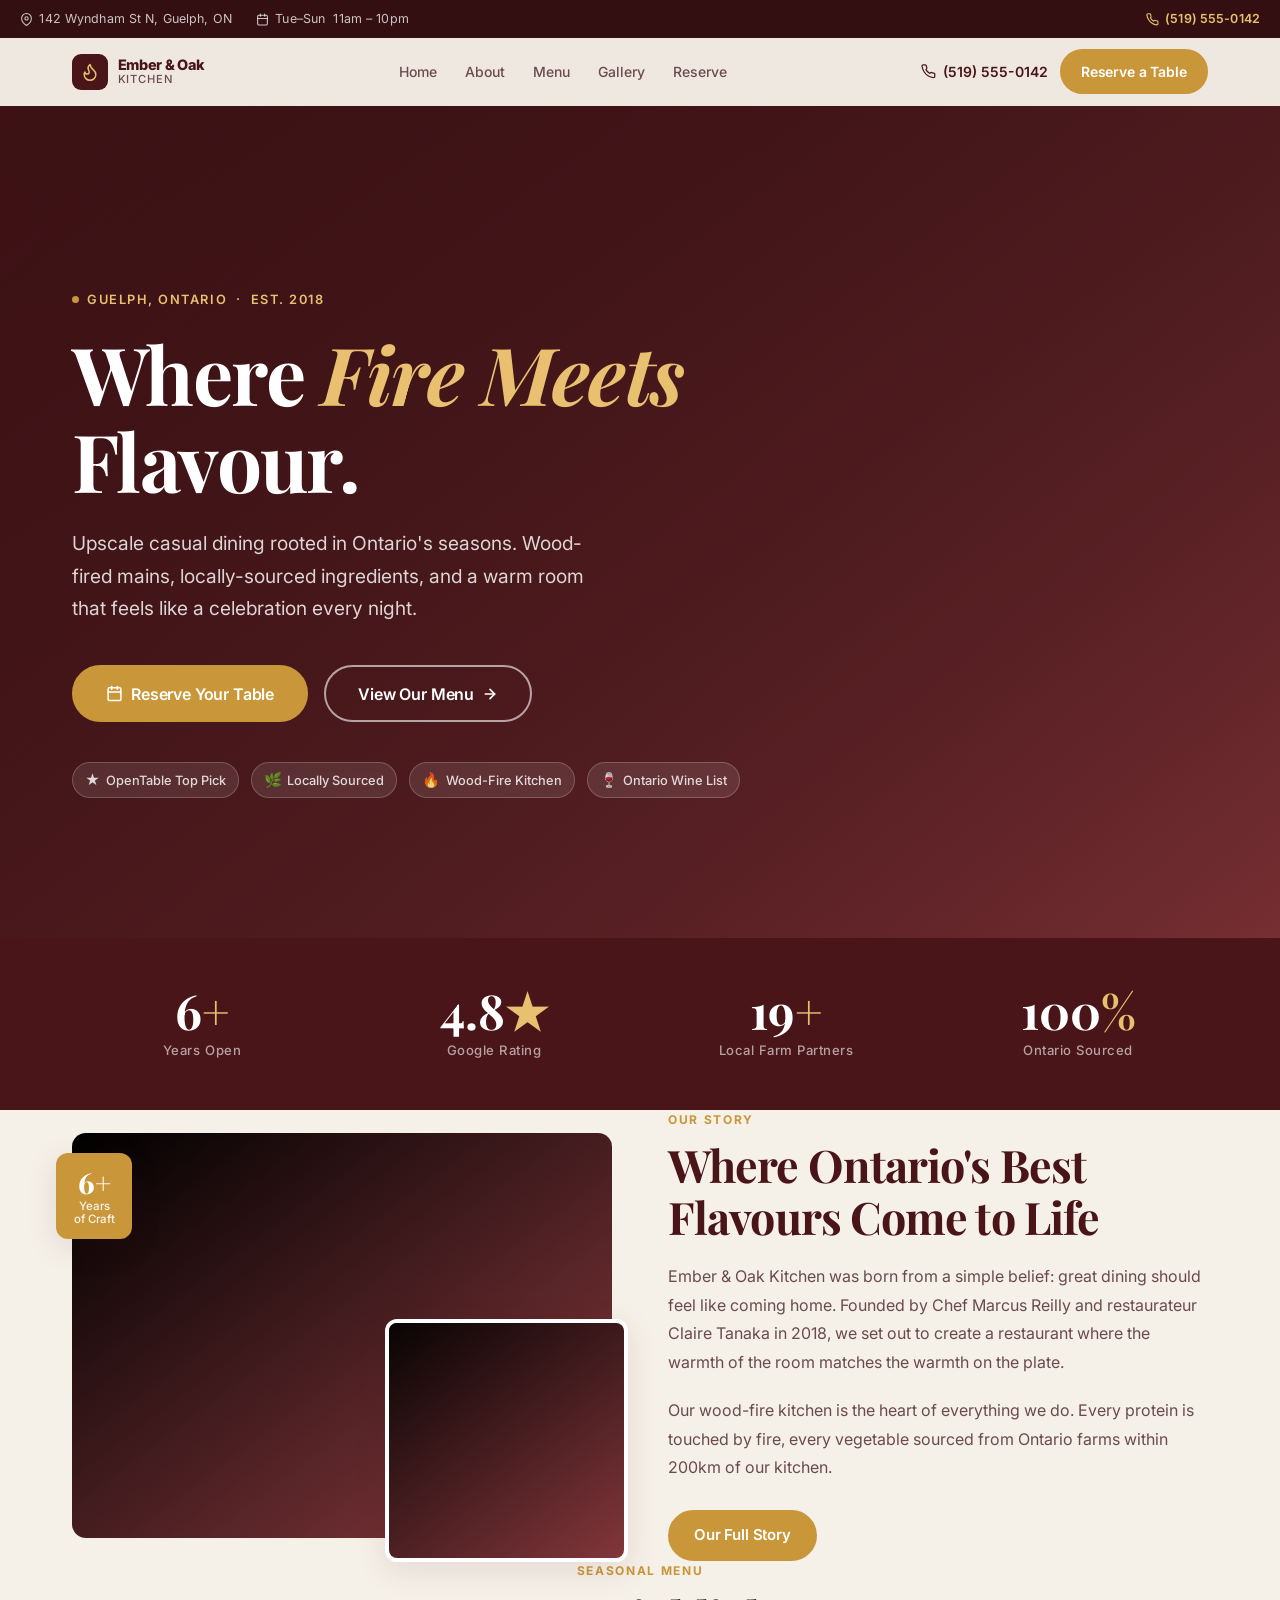
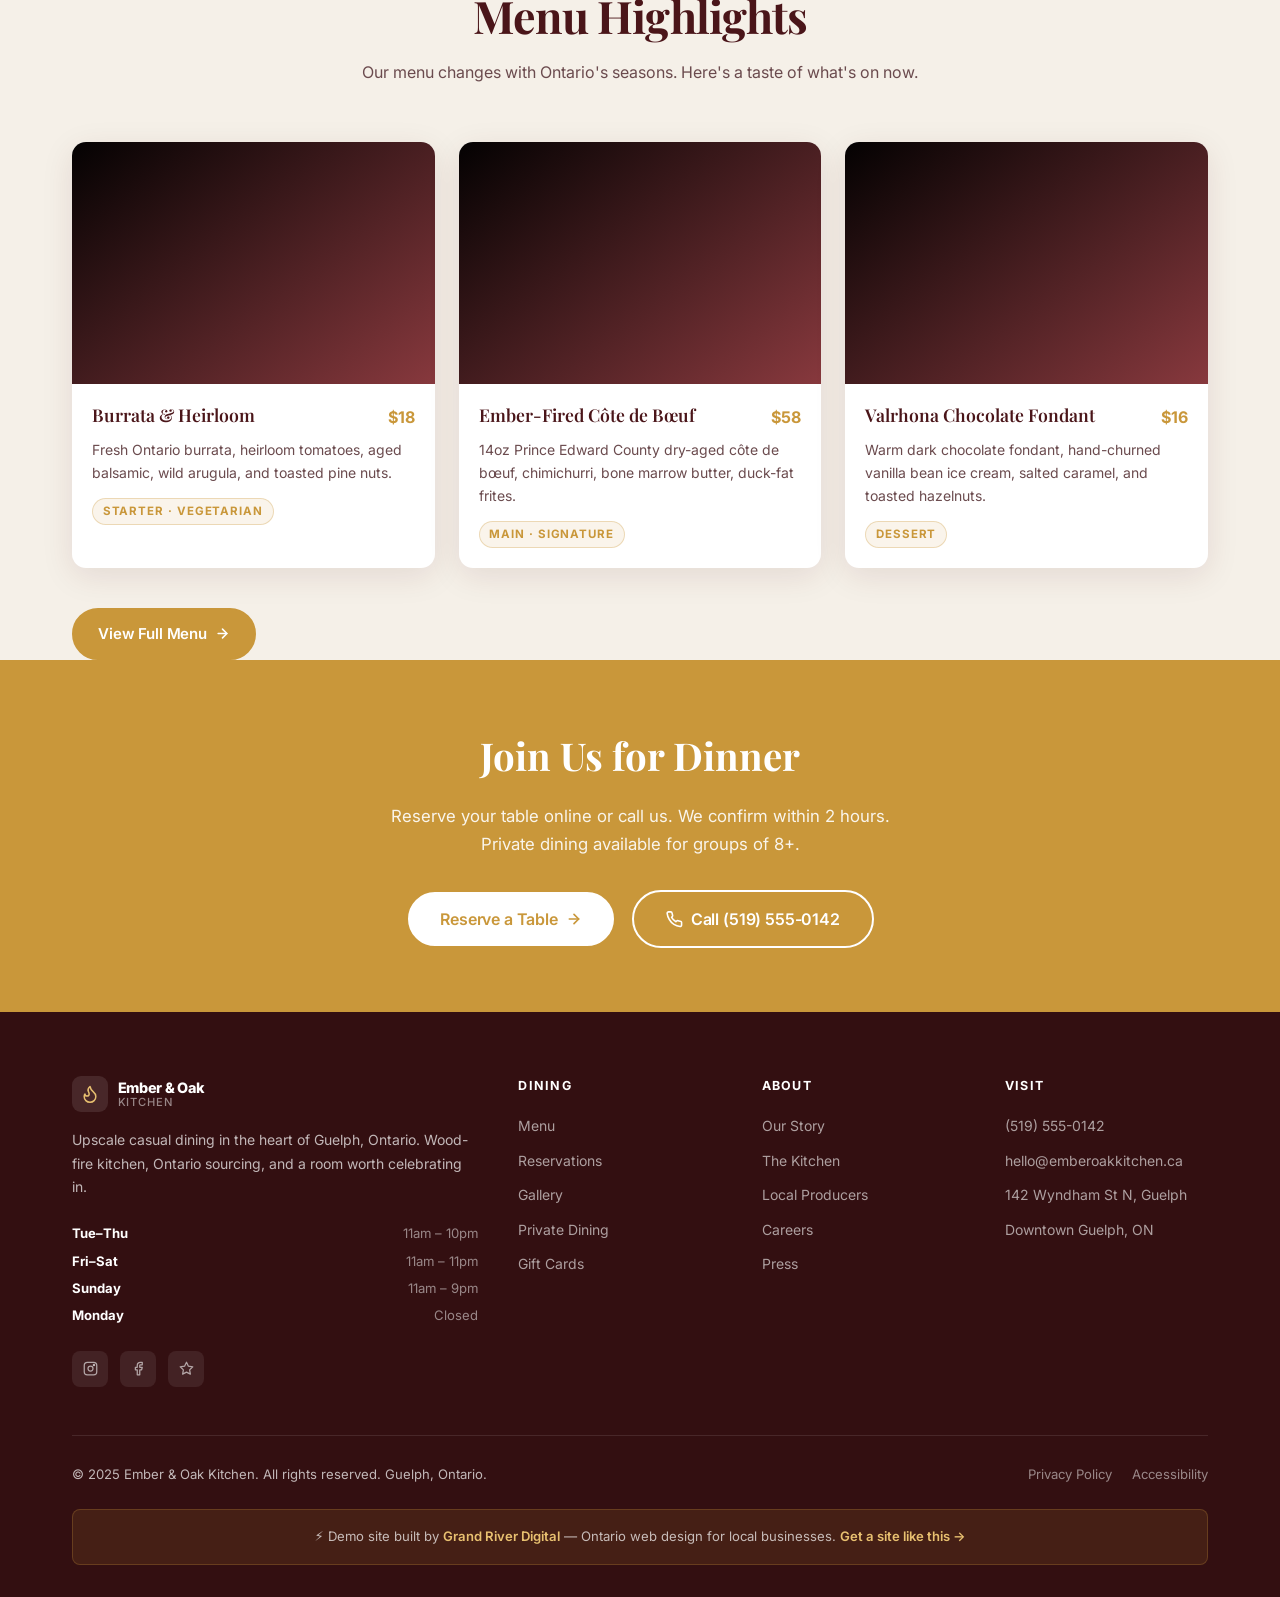
==== commit d03da4be: "refactor: multi-page architecture — separate pages for menu/about/gallery/contact" ====
--- a/index.html
+++ b/index.html
@@ -5,65 +5,29 @@
   <meta name="viewport" content="width=device-width, initial-scale=1.0" />
   <meta name="theme-color" content="#4A1519" />
   <title>Ember &amp; Oak Kitchen | Upscale Casual Dining in Guelph, ON</title>
-  <meta name="description" content="Ember &amp; Oak Kitchen — upscale casual dining in Guelph, Ontario. Seasonal menus, wood-fired mains, and a warm atmosphere perfect for any occasion. Reserve your table today." />
+  <meta name="description" content="Ember &amp; Oak Kitchen — upscale casual dining in Guelph, Ontario. Seasonal menus, wood-fired mains, locally-sourced Ontario ingredients. Reserve your table today." />
   <meta name="robots" content="index, follow" />
-  <meta property="og:title" content="Ember &amp; Oak Kitchen | Guelph, ON" />
-  <meta property="og:description" content="Upscale casual dining in Guelph. Seasonal menus, wood-fired cuisine, and Ontario-sourced ingredients. Reserve your table." />
-  <meta property="og:type" content="restaurant" />
-  <meta property="og:url" content="https://grandriverdigital.github.io/ember-oak-kitchen-demo" />
   <link rel="canonical" href="https://grandriverdigital.github.io/ember-oak-kitchen-demo" />
 
-  <!-- Structured Data -->
   <script type="application/ld+json">
-  {
-    "@context": "https://schema.org",
-    "@type": "Restaurant",
-    "name": "Ember & Oak Kitchen",
-    "description": "Upscale casual Ontario restaurant featuring seasonal menus and wood-fired cuisine.",
-    "url": "https://grandriverdigital.github.io/ember-oak-kitchen-demo",
-    "telephone": "(519) 555-0142",
-    "address": {
-      "@type": "PostalAddress",
-      "streetAddress": "142 Wyndham Street N",
-      "addressLocality": "Guelph",
-      "addressRegion": "ON",
-      "postalCode": "N1H 4E9",
-      "addressCountry": "CA"
-    },
-    "openingHoursSpecification": [
-      { "@type": "OpeningHoursSpecification", "dayOfWeek": ["Tuesday","Wednesday","Thursday","Friday","Saturday","Sunday"], "opens": "11:00", "closes": "22:00" }
-    ],
-    "servesCuisine": "Contemporary Canadian",
-    "priceRange": "$$–$$$",
-    "hasMap": "https://maps.google.com/?q=Guelph+ON"
-  }
+  {"@context":"https://schema.org","@type":"Restaurant","name":"Ember & Oak Kitchen","description":"Upscale casual Ontario restaurant featuring seasonal menus and wood-fired cuisine.","url":"https://grandriverdigital.github.io/ember-oak-kitchen-demo","telephone":"(519) 555-0142","address":{"@type":"PostalAddress","streetAddress":"142 Wyndham Street N","addressLocality":"Guelph","addressRegion":"ON","postalCode":"N1H 4E9","addressCountry":"CA"},"openingHoursSpecification":[{"@type":"OpeningHoursSpecification","dayOfWeek":["Tuesday","Wednesday","Thursday","Friday","Saturday","Sunday"],"opens":"11:00","closes":"22:00"}],"servesCuisine":"Contemporary Canadian","priceRange":"$$–$$$"}
   </script>
 
-  <!-- Fonts -->
   <link rel="preconnect" href="https://fonts.googleapis.com" />
   <link rel="preconnect" href="https://fonts.gstatic.com" crossorigin />
   <link rel="stylesheet" href="https://fonts.googleapis.com/css2?family=Inter:wght@300;400;500;600;700;800;900&family=Playfair+Display:ital,wght@0,600;0,700;1,600&display=swap" media="print" onload="this.media='all'" />
   <noscript><link rel="stylesheet" href="https://fonts.googleapis.com/css2?family=Inter:wght@300;400;500;600;700;800;900&family=Playfair+Display:ital,wght@0,600;0,700;1,600&display=swap" /></noscript>
 
-  <!-- Image fallback — must be before any img onerror -->
   <script>
-    var IMG_FALLBACK = 'data:image/svg+xml,%3Csvg xmlns=%22http://www.w3.org/2000/svg%22 width=%22800%22 height=%22600%22%3E%3ClinearGradient id=%22g%22 x1=%220%25%22 y1=%220%25%22 x2=%22100%25%22 y2=%22100%25%22%3E%3Cstop offset=%220%25%22 stop-color=%224A1519%22/%3E%3Cstop offset=%22100%25%22 stop-color=%22%238B3A3F%22/%3E%3C/linearGradient%3E%3Crect width=%22800%22 height=%22600%22 fill=%22url(%23g)%22/%3E%3Ccircle cx=%22400%22 cy=%22280%22 r=%2280%22 fill=%22rgba(201,151,58,0.25)%22/%3E%3C/svg%3E';
-    function imgFallback(img) {
-      img.onerror = null;
-      img.src = IMG_FALLBACK;
-      img.style.objectFit = 'cover';
-      var p = img.parentElement;
-      if (p) p.style.background = 'linear-gradient(135deg,#4A1519 0%,#8B3A3F 100%)';
-    }
+    var IMG_FALLBACK = 'data:image/svg+xml,%3Csvg xmlns=%22http://www.w3.org/2000/svg%22 width=%22800%22 height=%22600%22%3E%3ClinearGradient id=%22g%22 x1=%220%25%22 y1=%220%25%22 x2=%22100%25%22 y2=%22100%25%22%3E%3Cstop offset=%220%25%22 stop-color=%224A1519%22/%3E%3Cstop offset=%22100%25%22 stop-color=%22%238B3A3F%22/%3E%3C/linearGradient%3E%3Crect width=%22800%22 height=%22600%22 fill=%22url(%23g)%22/%3E%3C/svg%3E';
+    function imgFallback(img) { img.onerror = null; img.src = IMG_FALLBACK; img.style.objectFit = 'cover'; }
   </script>
 
   <link rel="stylesheet" href="styles.css" />
 </head>
 <body>
 
-<!-- ═══════════════════════════════════
-     TOP BAR
-═══════════════════════════════════ -->
+<!-- TOP BAR -->
 <div id="topbar">
   <div class="topbar-left">
     <div class="topbar-item">
@@ -81,27 +45,22 @@
   </a>
 </div>
 
-<!-- ═══════════════════════════════════
-     STICKY HEADER
-═══════════════════════════════════ -->
+<!-- HEADER -->
 <header id="hdr">
   <div class="wrap hdr-inner">
-    <a href="#" class="logo" aria-label="Ember &amp; Oak Kitchen — home">
+    <a href="/" class="logo" aria-label="Ember &amp; Oak Kitchen — home">
       <div class="logo-icon" aria-hidden="true">
         <svg width="20" height="20" viewBox="0 0 24 24" fill="none" stroke="currentColor" stroke-width="1.75" stroke-linecap="round" stroke-linejoin="round"><path d="M8.5 14.5A2.5 2.5 0 0 0 11 12c0-1.38-.5-2-1-3-1.072-2.143-.224-4.054 2-6 .5 2.5 2 4.9 4 6.5 2 1.6 3 3.5 3 5.5a7 7 0 1 1-14 0c0-1.153.433-2.294 1-3a2.5 2.5 0 0 0 2.5 2.5z"/></svg>
       </div>
-      <div class="logo-text">
-        Ember &amp; Oak
-        <span>Kitchen</span>
-      </div>
+      <div class="logo-text">Ember &amp; Oak <span>Kitchen</span></div>
     </a>
 
     <nav class="desktop-nav" aria-label="Main navigation">
-      <a href="#about">About</a>
-      <a href="#menu">Menu</a>
-      <a href="#gallery">Gallery</a>
-      <a href="#reservations">Reservations</a>
-      <a href="#contact">Contact</a>
+      <a href="/">Home</a>
+      <a href="about/">About</a>
+      <a href="menu/">Menu</a>
+      <a href="gallery/">Gallery</a>
+      <a href="contact/">Reserve</a>
     </nav>
 
     <div class="hdr-right">
@@ -109,7 +68,7 @@
         <svg width="15" height="15" viewBox="0 0 24 24" fill="none" stroke="currentColor" stroke-width="2" stroke-linecap="round" stroke-linejoin="round" aria-hidden="true"><path d="M22 16.92v3a2 2 0 0 1-2.18 2 19.79 19.79 0 0 1-8.63-3.07A19.5 19.5 0 0 1 4.69 12 19.79 19.79 0 0 1 1.61 3.44 2 2 0 0 1 3.6 1.27h3a2 2 0 0 1 2 1.72 12.84 12.84 0 0 0 .7 2.81 2 2 0 0 1-.45 2.11L7.91 8.94a16 16 0 0 0 6.16 6.16l.94-.94a2 2 0 0 1 2.11-.45 12.84 12.84 0 0 0 2.81.7A2 2 0 0 1 22 16.92z"/></svg>
         (519) 555-0142
       </a>
-      <a href="#reservations" class="btn btn-primary btn-sm">Reserve a Table</a>
+      <a href="contact/" class="btn btn-primary btn-sm">Reserve a Table</a>
       <button class="hamburger" id="hamburger" aria-label="Toggle navigation menu" aria-expanded="false">
         <span></span><span></span><span></span>
       </button>
@@ -120,32 +79,25 @@
 <!-- Mobile Nav -->
 <div id="mobile-nav" role="dialog" aria-modal="true" aria-label="Mobile navigation">
   <nav>
-    <a href="#about" class="mobile-link">About</a>
-    <a href="#menu" class="mobile-link">Menu</a>
-    <a href="#gallery" class="mobile-link">Gallery</a>
-    <a href="#reservations" class="mobile-link">Reservations</a>
-    <a href="#contact" class="mobile-link">Contact</a>
+    <a href="/" class="mobile-link">Home</a>
+    <a href="about/" class="mobile-link">About</a>
+    <a href="menu/" class="mobile-link">Menu</a>
+    <a href="gallery/" class="mobile-link">Gallery</a>
+    <a href="contact/" class="mobile-link">Reserve</a>
   </nav>
   <div class="mobile-nav-cta">
     <a href="tel:5195550142" class="btn btn-outline-dk btn-lg" style="justify-content:center">
       <svg width="17" height="17" viewBox="0 0 24 24" fill="none" stroke="currentColor" stroke-width="2" stroke-linecap="round" stroke-linejoin="round" aria-hidden="true"><path d="M22 16.92v3a2 2 0 0 1-2.18 2 19.79 19.79 0 0 1-8.63-3.07A19.5 19.5 0 0 1 4.69 12 19.79 19.79 0 0 1 1.61 3.44 2 2 0 0 1 3.6 1.27h3a2 2 0 0 1 2 1.72 12.84 12.84 0 0 0 .7 2.81 2 2 0 0 1-.45 2.11L7.91 8.94a16 16 0 0 0 6.16 6.16l.94-.94a2 2 0 0 1 2.11-.45 12.84 12.84 0 0 0 2.81.7A2 2 0 0 1 22 16.92z"/></svg>
       (519) 555-0142
     </a>
-    <a href="#reservations" class="btn btn-primary btn-lg" style="justify-content:center">Reserve a Table</a>
+    <a href="contact/" class="btn btn-primary btn-lg" style="justify-content:center">Reserve a Table</a>
   </div>
 </div>
 
-<!-- ═══════════════════════════════════
-     HERO
-═══════════════════════════════════ -->
+<!-- HERO -->
 <section id="hero" aria-labelledby="hero-h1">
   <div class="hero-bg">
-    <img
-      src="https://images.pexels.com/photos/1267320/pexels-photo-1267320.jpeg?auto=compress&cs=tinysrgb&w=1800&h=900&dpr=1"
-      alt="Beautifully plated upscale dinner dish with elegant presentation"
-      fetchpriority="high"
-      loading="eager"
-      onerror="imgFallback(this)" />
+    <img src="https://images.pexels.com/photos/1267320/pexels-photo-1267320.jpeg?auto=compress&cs=tinysrgb&w=1800&h=900&dpr=1" alt="Beautifully plated upscale dinner dish with elegant presentation" fetchpriority="high" loading="eager" onerror="imgFallback(this)" />
   </div>
   <div class="hero-overlay" aria-hidden="true"></div>
   <div class="hero-content">
@@ -155,70 +107,55 @@
           <span class="dot" aria-hidden="true"></span>
           Guelph, Ontario &nbsp;·&nbsp; Est. 2018
         </div>
-        <h1 id="hero-h1">
-          Where <em>Fire Meets</em><br>Flavour.
-        </h1>
+        <h1 id="hero-h1">Where <em>Fire Meets</em><br>Flavour.</h1>
         <p class="hero-sub">
           Upscale casual dining rooted in Ontario's seasons. Wood-fired mains, locally-sourced ingredients, and a warm room that feels like a celebration every night.
         </p>
         <div class="hero-ctas">
-          <a href="#reservations" class="btn btn-primary btn-lg">
+          <a href="contact/" class="btn btn-primary btn-lg">
             <svg width="17" height="17" viewBox="0 0 24 24" fill="none" stroke="currentColor" stroke-width="2.2" stroke-linecap="round" stroke-linejoin="round" aria-hidden="true"><rect x="3" y="4" width="18" height="18" rx="2"/><line x1="16" y1="2" x2="16" y2="6"/><line x1="8" y1="2" x2="8" y2="6"/><line x1="3" y1="10" x2="21" y2="10"/></svg>
             Reserve Your Table
           </a>
-          <a href="#menu" class="btn btn-outline btn-lg">
+          <a href="menu/" class="btn btn-outline btn-lg">
             View Our Menu
             <svg width="16" height="16" viewBox="0 0 24 24" fill="none" stroke="currentColor" stroke-width="2.5" stroke-linecap="round" stroke-linejoin="round" aria-hidden="true"><line x1="5" y1="12" x2="19" y2="12"/><polyline points="12 5 19 12 12 19"/></svg>
           </a>
         </div>
         <div class="hero-badges" role="list" aria-label="Restaurant highlights">
-          <div class="hero-badge" role="listitem">
-            <span class="badge-icon" aria-hidden="true">★</span>
-            OpenTable Top Pick
-          </div>
-          <div class="hero-badge" role="listitem">
-            <span class="badge-icon" aria-hidden="true">🌿</span>
-            Locally Sourced
-          </div>
-          <div class="hero-badge" role="listitem">
-            <span class="badge-icon" aria-hidden="true">🔥</span>
-            Wood-Fire Kitchen
-          </div>
-          <div class="hero-badge" role="listitem">
-            <span class="badge-icon" aria-hidden="true">🍷</span>
-            Ontario Wine List
-          </div>
+          <div class="hero-badge" role="listitem"><span class="badge-icon" aria-hidden="true">★</span> OpenTable Top Pick</div>
+          <div class="hero-badge" role="listitem"><span class="badge-icon" aria-hidden="true">🌿</span> Locally Sourced</div>
+          <div class="hero-badge" role="listitem"><span class="badge-icon" aria-hidden="true">🔥</span> Wood-Fire Kitchen</div>
+          <div class="hero-badge" role="listitem"><span class="badge-icon" aria-hidden="true">🍷</span> Ontario Wine List</div>
         </div>
       </div>
     </div>
   </div>
 </section>
 
-<!-- ═══════════════════════════════════
-     ABOUT
-═══════════════════════════════════ -->
-<section id="about" aria-labelledby="about-title">
+<!-- STATS STRIP -->
+<div id="stats" aria-label="Restaurant highlights">
+  <div class="wrap">
+    <div class="stats-row">
+      <div class="stat-cell"><div class="stat-n" id="sn-yrs">0<span class="accent">+</span></div><div class="stat-l">Years Open</div></div>
+      <div class="stat-cell"><div class="stat-n">4.8<span class="accent">★</span></div><div class="stat-l">Google Rating</div></div>
+      <div class="stat-cell"><div class="stat-n" id="sn-farms">0<span class="accent">+</span></div><div class="stat-l">Local Farm Partners</div></div>
+      <div class="stat-cell"><div class="stat-n">100<span class="accent">%</span></div><div class="stat-l">Ontario Sourced</div></div>
+    </div>
+  </div>
+</div>
+
+<!-- BRIEF ABOUT -->
+<section id="about-preview" aria-labelledby="about-title">
   <div class="wrap">
     <div class="about-grid">
       <div class="about-img-stack sr">
         <div class="about-img-main">
-          <img
-            src="https://images.pexels.com/photos/696218/pexels-photo-696218.jpeg?auto=compress&cs=tinysrgb&w=800&h=600&dpr=1"
-            alt="Warm, inviting restaurant dining room with candlelit tables"
-            loading="lazy"
-            onerror="imgFallback(this)" />
+          <img src="https://images.pexels.com/photos/696218/pexels-photo-696218.jpeg?auto=compress&cs=tinysrgb&w=800&h=600&dpr=1" alt="Warm, inviting restaurant dining room with candlelit tables" loading="lazy" onerror="imgFallback(this)" />
         </div>
         <div class="about-img-accent">
-          <img
-            src="https://images.pexels.com/photos/958545/pexels-photo-958545.jpeg?auto=compress&cs=tinysrgb&w=400&h=400&dpr=1"
-            alt="Chef plating a beautifully crafted dish in the kitchen"
-            loading="lazy"
-            onerror="imgFallback(this)" />
-        </div>
-        <div class="about-badge">
-          <div class="big">6+</div>
-          <div class="sm">Years<br>of Craft</div>
-        </div>
+          <img src="https://images.pexels.com/photos/958545/pexels-photo-958545.jpeg?auto=compress&cs=tinysrgb&w=400&h=400&dpr=1" alt="Chef plating a beautifully crafted dish" loading="lazy" onerror="imgFallback(this)" />
+        </div>
+        <div class="about-badge"><div class="big">6+</div><div class="sm">Years<br>of Craft</div></div>
       </div>
       <div class="about-text">
         <div class="eyebrow sr">Our Story</div>
@@ -227,538 +164,89 @@
           Ember &amp; Oak Kitchen was born from a simple belief: great dining should feel like coming home. Founded by Chef Marcus Reilly and restaurateur Claire Tanaka in 2018, we set out to create a restaurant where the warmth of the room matches the warmth on the plate.
         </p>
         <p class="sr d2">
-          Our wood-fire kitchen is the heart of everything we do. Every protein is touched by fire, every vegetable is sourced from Ontario farms within 200km of our kitchen, and every plate is built to be shared — or savoured alone, slowly, with a glass of Niagara red.
+          Our wood-fire kitchen is the heart of everything we do. Every protein is touched by fire, every vegetable sourced from Ontario farms within 200km of our kitchen.
         </p>
-        <div class="about-values sr d3">
-          <div class="about-value">
-            <div class="about-value-dot" aria-hidden="true"></div>
-            <p><strong>Ontario-first sourcing.</strong> We partner with over 20 local farms and producers. Seasonal means seasonal — the menu changes every eight weeks.</p>
-          </div>
-          <div class="about-value">
-            <div class="about-value-dot" aria-hidden="true"></div>
-            <p><strong>A room worth returning to.</strong> Thoughtful design, warm lighting, and a team that remembers you — because regulars are who we live for.</p>
-          </div>
-          <div class="about-value">
-            <div class="about-value-dot" aria-hidden="true"></div>
-            <p><strong>Events and private dining.</strong> Our private room seats 24. Perfect for celebrations, corporate dinners, and milestone events.</p>
-          </div>
-        </div>
-        <div class="about-sig sr d4">
-          Chef Marcus Reilly &amp; Claire Tanaka
-          <small>Founders, Ember &amp; Oak Kitchen</small>
+        <div style="margin-top:1.75rem" class="sr d3">
+          <a href="about/" class="btn btn-primary">Our Full Story</a>
         </div>
       </div>
     </div>
   </div>
 </section>
 
-<!-- ═══════════════════════════════════
-     STATS STRIP
-═══════════════════════════════════ -->
-<div id="stats" aria-label="Restaurant highlights">
-  <div class="wrap">
-    <div class="stats-row">
-      <div class="stat-cell">
-        <div class="stat-n" id="sn-yrs">0<span class="accent">+</span></div>
-        <div class="stat-l">Years Open</div>
-      </div>
-      <div class="stat-cell">
-        <div class="stat-n">4.8<span class="accent">★</span></div>
-        <div class="stat-l">Google Rating</div>
-      </div>
-      <div class="stat-cell">
-        <div class="stat-n" id="sn-farms">0<span class="accent">+</span></div>
-        <div class="stat-l">Local Farm Partners</div>
-      </div>
-      <div class="stat-cell">
-        <div class="stat-n">100<span class="accent">%</span></div>
-        <div class="stat-l">Ontario Sourced</div>
-      </div>
-    </div>
-  </div>
-</div>
-
-<!-- ═══════════════════════════════════
-     MENU HIGHLIGHTS
-═══════════════════════════════════ -->
-<section id="menu" aria-labelledby="menu-title">
+<!-- MENU HIGHLIGHTS -->
+<section id="menu-preview" aria-labelledby="menu-title">
   <div class="wrap">
     <div class="section-head">
       <div class="eyebrow sr">Seasonal Menu</div>
       <h2 class="section-title sr d1" id="menu-title">Menu Highlights</h2>
-      <p class="section-sub sr d2">Our menu changes with Ontario's seasons. Here's a taste of what's on now. Full menu available in-house or upon reservation.</p>
-    </div>
-
-    <div class="menu-tabs sr d1" role="tablist" aria-label="Menu categories">
-      <button class="menu-tab active" role="tab" aria-selected="true" aria-controls="tab-apps" id="btn-apps">Starters</button>
-      <button class="menu-tab" role="tab" aria-selected="false" aria-controls="tab-mains" id="btn-mains">Mains</button>
-      <button class="menu-tab" role="tab" aria-selected="false" aria-controls="tab-desserts" id="btn-desserts">Desserts</button>
-    </div>
-
-    <!-- STARTERS -->
-    <div class="menu-panel active" id="tab-apps" role="tabpanel" aria-labelledby="btn-apps">
-      <div class="menu-grid">
-        <article class="menu-card sr d1">
-          <div class="menu-card__img">
-            <img src="https://images.pexels.com/photos/1640777/pexels-photo-1640777.jpeg?auto=compress&cs=tinysrgb&w=600&h=400&dpr=1" alt="Burrata salad with heirloom tomatoes and fresh herbs" loading="lazy" onerror="imgFallback(this)" />
-          </div>
-          <div class="menu-card__body">
-            <div class="menu-card__top">
-              <h3>Burrata &amp; Heirloom</h3>
-              <span class="menu-price">$18</span>
-            </div>
-            <p>Fresh Ontario burrata, heirloom tomatoes, aged balsamic, wild arugula, and toasted pine nuts. Finished with Niagara EVOO.</p>
-            <span class="menu-tag">Vegetarian</span>
-          </div>
-        </article>
-        <article class="menu-card sr d2">
-          <div class="menu-card__img">
-            <img src="https://images.pexels.com/photos/699953/pexels-photo-699953.jpeg?auto=compress&cs=tinysrgb&w=600&h=400&dpr=1" alt="Seared scallops with cauliflower purée" loading="lazy" onerror="imgFallback(this)" />
-          </div>
-          <div class="menu-card__body">
-            <div class="menu-card__top">
-              <h3>Wood-Seared Scallops</h3>
-              <span class="menu-price">$24</span>
-            </div>
-            <p>East Coast scallops, cauliflower purée, crispy capers, pancetta crumble, and lemon beurre blanc. A perennial favourite.</p>
-            <span class="menu-tag">Chef's Pick</span>
-          </div>
-        </article>
-        <article class="menu-card sr d3">
-          <div class="menu-card__img">
-            <img src="https://images.pexels.com/photos/1640772/pexels-photo-1640772.jpeg?auto=compress&cs=tinysrgb&w=600&h=400&dpr=1" alt="Roasted beet and goat cheese salad" loading="lazy" onerror="imgFallback(this)" />
-          </div>
-          <div class="menu-card__body">
-            <div class="menu-card__top">
-              <h3>Roasted Beet &amp; Chèvre</h3>
-              <span class="menu-price">$16</span>
-            </div>
-            <p>Fire-roasted Ontario beets, Upper Canada chèvre, candied walnuts, frisée, and a sherry vinaigrette. Simple, stunning.</p>
-            <span class="menu-tag">Vegetarian</span>
-          </div>
-        </article>
-      </div>
-    </div>
-
-    <!-- MAINS -->
-    <div class="menu-panel" id="tab-mains" role="tabpanel" aria-labelledby="btn-mains" hidden>
-      <div class="menu-grid">
-        <article class="menu-card sr d1">
-          <div class="menu-card__img">
-            <img src="https://images.pexels.com/photos/675951/pexels-photo-675951.jpeg?auto=compress&cs=tinysrgb&w=600&h=400&dpr=1" alt="Wood-fired prime ribeye steak with roasted vegetables" loading="lazy" onerror="imgFallback(this)" />
-          </div>
-          <div class="menu-card__body">
-            <div class="menu-card__top">
-              <h3>Ember-Fired Côte de Bœuf</h3>
-              <span class="menu-price">$58</span>
-            </div>
-            <p>14oz Prince Edward County dry-aged côte de bœuf, chimichurri, bone marrow butter, crispy shallots, duck-fat frites.</p>
-            <span class="menu-tag">Signature</span>
-          </div>
-        </article>
-        <article class="menu-card sr d2">
-          <div class="menu-card__img">
-            <img src="https://images.pexels.com/photos/1640773/pexels-photo-1640773.jpeg?auto=compress&cs=tinysrgb&w=600&h=400&dpr=1" alt="Pan-seared salmon with seasonal vegetables" loading="lazy" onerror="imgFallback(this)" />
-          </div>
-          <div class="menu-card__body">
-            <div class="menu-card__top">
-              <h3>Ontario Lake Trout</h3>
-              <span class="menu-price">$42</span>
-            </div>
-            <p>Wild lake trout, brown butter, caperberries, fennel confit, crushed Niagara fingerlings, and watercress. Elegant and light.</p>
-            <span class="menu-tag">Seasonal</span>
-          </div>
-        </article>
-        <article class="menu-card sr d3">
-          <div class="menu-card__img">
-            <img src="https://images.pexels.com/photos/1640774/pexels-photo-1640774.jpeg?auto=compress&cs=tinysrgb&w=600&h=400&dpr=1" alt="Roasted vegetable risotto with parmesan" loading="lazy" onerror="imgFallback(this)" />
-          </div>
-          <div class="menu-card__body">
-            <div class="menu-card__top">
-              <h3>Mushroom &amp; Truffle Risotto</h3>
-              <span class="menu-price">$34</span>
-            </div>
-            <p>Wild Ontario mushrooms, aged Parmigiano-Reggiano, black truffle oil, confit garlic, and crispy sage. Rich and comforting.</p>
-            <span class="menu-tag">Vegetarian</span>
-          </div>
-        </article>
-      </div>
-    </div>
-
-    <!-- DESSERTS -->
-    <div class="menu-panel" id="tab-desserts" role="tabpanel" aria-labelledby="btn-desserts" hidden>
-      <div class="menu-grid">
-        <article class="menu-card sr d1">
-          <div class="menu-card__img">
-            <img src="https://images.pexels.com/photos/291528/pexels-photo-291528.jpeg?auto=compress&cs=tinysrgb&w=600&h=400&dpr=1" alt="Chocolate fondant with vanilla ice cream" loading="lazy" onerror="imgFallback(this)" />
-          </div>
-          <div class="menu-card__body">
-            <div class="menu-card__top">
-              <h3>Valrhona Chocolate Fondant</h3>
-              <span class="menu-price">$16</span>
-            </div>
-            <p>Warm dark chocolate fondant, hand-churned vanilla bean ice cream, salted caramel, and toasted hazelnuts. Order ahead — worth it.</p>
-            <span class="menu-tag">Must Try</span>
-          </div>
-        </article>
-        <article class="menu-card sr d2">
-          <div class="menu-card__img">
-            <img src="https://images.pexels.com/photos/1126359/pexels-photo-1126359.jpeg?auto=compress&cs=tinysrgb&w=600&h=400&dpr=1" alt="Crème brûlée with fresh berries" loading="lazy" onerror="imgFallback(this)" />
-          </div>
-          <div class="menu-card__body">
-            <div class="menu-card__top">
-              <h3>Ontario Honey Crème Brûlée</h3>
-              <span class="menu-price">$13</span>
-            </div>
-            <p>Classic crème brûlée with local wildflower honey, fresh Wellington County berries, and crisp caramelised sugar. Timeless.</p>
-            <span class="menu-tag">Classic</span>
-          </div>
-        </article>
-        <article class="menu-card sr d3">
-          <div class="menu-card__img">
-            <img src="https://images.pexels.com/photos/1055272/pexels-photo-1055272.jpeg?auto=compress&cs=tinysrgb&w=600&h=400&dpr=1" alt="Apple tarte tatin with whipped cream" loading="lazy" onerror="imgFallback(this)" />
-          </div>
-          <div class="menu-card__body">
-            <div class="menu-card__top">
-              <h3>Applewood Tarte Tatin</h3>
-              <span class="menu-price">$14</span>
-            </div>
-            <p>Warm caramelized Ontario apple tarte tatin, calvados crème fraîche, and smoked salt brittle. Autumn on a plate, year-round.</p>
-            <span class="menu-tag">Seasonal</span>
-          </div>
-        </article>
-      </div>
-    </div>
-
-    <div class="menu-cta sr d4">
-      <p>Menu changes seasonally. Dietary accommodations available — please inform your server.</p>
-      <a href="#reservations" class="btn btn-primary">Reserve to Experience the Full Menu</a>
+      <p class="section-sub sr d2">Our menu changes with Ontario's seasons. Here's a taste of what's on now.</p>
+    </div>
+    <div class="menu-grid">
+      <article class="menu-card sr d1">
+        <div class="menu-card__img">
+          <img src="https://images.pexels.com/photos/1640777/pexels-photo-1640777.jpeg?auto=compress&cs=tinysrgb&w=600&h=400&dpr=1" alt="Burrata salad with heirloom tomatoes" loading="lazy" onerror="imgFallback(this)" />
+        </div>
+        <div class="menu-card__body">
+          <div class="menu-card__top"><h3>Burrata &amp; Heirloom</h3><span class="menu-price">$18</span></div>
+          <p>Fresh Ontario burrata, heirloom tomatoes, aged balsamic, wild arugula, and toasted pine nuts.</p>
+          <span class="menu-tag">Starter · Vegetarian</span>
+        </div>
+      </article>
+      <article class="menu-card sr d2">
+        <div class="menu-card__img">
+          <img src="https://images.pexels.com/photos/675951/pexels-photo-675951.jpeg?auto=compress&cs=tinysrgb&w=600&h=400&dpr=1" alt="Wood-fired ribeye steak with chimichurri" loading="lazy" onerror="imgFallback(this)" />
+        </div>
+        <div class="menu-card__body">
+          <div class="menu-card__top"><h3>Ember-Fired Côte de Bœuf</h3><span class="menu-price">$58</span></div>
+          <p>14oz Prince Edward County dry-aged côte de bœuf, chimichurri, bone marrow butter, duck-fat frites.</p>
+          <span class="menu-tag">Main · Signature</span>
+        </div>
+      </article>
+      <article class="menu-card sr d3">
+        <div class="menu-card__img">
+          <img src="https://images.pexels.com/photos/291528/pexels-photo-291528.jpeg?auto=compress&cs=tinysrgb&w=600&h=400&dpr=1" alt="Chocolate fondant with vanilla ice cream" loading="lazy" onerror="imgFallback(this)" />
+        </div>
+        <div class="menu-card__body">
+          <div class="menu-card__top"><h3>Valrhona Chocolate Fondant</h3><span class="menu-price">$16</span></div>
+          <p>Warm dark chocolate fondant, hand-churned vanilla bean ice cream, salted caramel, and toasted hazelnuts.</p>
+          <span class="menu-tag">Dessert</span>
+        </div>
+      </article>
+    </div>
+    <div class="gallery-cta sr" style="margin-top:2.5rem">
+      <a href="menu/" class="btn btn-primary">
+        View Full Menu
+        <svg width="15" height="15" viewBox="0 0 24 24" fill="none" stroke="currentColor" stroke-width="2.5" stroke-linecap="round" stroke-linejoin="round"><line x1="5" y1="12" x2="19" y2="12"/><polyline points="12 5 19 12 12 19"/></svg>
+      </a>
     </div>
   </div>
 </section>
 
-<!-- ═══════════════════════════════════
-     GALLERY
-═══════════════════════════════════ -->
-<section id="gallery" aria-labelledby="gallery-title">
-  <div class="wrap">
-    <div class="section-head">
-      <div class="eyebrow sr">Atmosphere &amp; Food</div>
-      <h2 class="section-title sr d1" id="gallery-title">Inside Ember &amp; Oak</h2>
-      <p class="section-sub cx sr d2">From the dining room to the plate — every detail is considered.</p>
-    </div>
-
-    <div class="gallery-grid" id="gallery-grid" role="list">
-      <div class="gallery-item featured sr"
-           data-src="https://images.pexels.com/photos/1267320/pexels-photo-1267320.jpeg?auto=compress&cs=tinysrgb&w=1400&h=900&dpr=1"
-           data-caption="The Ember &amp; Oak dining experience — fine plating and warm ambiance"
-           role="listitem" tabindex="0" aria-label="View: The dining experience">
-        <img src="https://images.pexels.com/photos/1267320/pexels-photo-1267320.jpeg?auto=compress&cs=tinysrgb&w=900&h=600&dpr=1" alt="Beautifully plated upscale dinner with wine" loading="lazy" onerror="imgFallback(this)" />
-        <div class="gallery-overlay"><span class="gallery-label">Signature Plating</span></div>
-        <div class="gallery-zoom" aria-hidden="true"><svg width="15" height="15" viewBox="0 0 24 24" fill="none" stroke="currentColor" stroke-width="2"><circle cx="11" cy="11" r="8"/><line x1="21" y1="21" x2="16.65" y2="16.65"/></svg></div>
-      </div>
-
-      <div class="gallery-item sr d1"
-           data-src="https://images.pexels.com/photos/696218/pexels-photo-696218.jpeg?auto=compress&cs=tinysrgb&w=1000&h=700&dpr=1"
-           data-caption="Candlelit dining room — intimate and warm"
-           role="listitem" tabindex="0" aria-label="View: Dining room">
-        <img src="https://images.pexels.com/photos/696218/pexels-photo-696218.jpeg?auto=compress&cs=tinysrgb&w=700&h=467&dpr=1" alt="Candlelit restaurant dining room with warm lighting" loading="lazy" onerror="imgFallback(this)" />
-        <div class="gallery-overlay"><span class="gallery-label">The Dining Room</span></div>
-        <div class="gallery-zoom" aria-hidden="true"><svg width="15" height="15" viewBox="0 0 24 24" fill="none" stroke="currentColor" stroke-width="2"><circle cx="11" cy="11" r="8"/><line x1="21" y1="21" x2="16.65" y2="16.65"/></svg></div>
-      </div>
-
-      <div class="gallery-item sr d2"
-           data-src="https://images.pexels.com/photos/958545/pexels-photo-958545.jpeg?auto=compress&cs=tinysrgb&w=1000&h=700&dpr=1"
-           data-caption="Chef at work — precision and passion in every dish"
-           role="listitem" tabindex="0" aria-label="View: Kitchen">
-        <img src="https://images.pexels.com/photos/958545/pexels-photo-958545.jpeg?auto=compress&cs=tinysrgb&w=700&h=467&dpr=1" alt="Professional chef preparing a dish in modern kitchen" loading="lazy" onerror="imgFallback(this)" />
-        <div class="gallery-overlay"><span class="gallery-label">The Kitchen</span></div>
-        <div class="gallery-zoom" aria-hidden="true"><svg width="15" height="15" viewBox="0 0 24 24" fill="none" stroke="currentColor" stroke-width="2"><circle cx="11" cy="11" r="8"/><line x1="21" y1="21" x2="16.65" y2="16.65"/></svg></div>
-      </div>
-
-      <div class="gallery-item wide sr d1"
-           data-src="https://images.pexels.com/photos/941861/pexels-photo-941861.jpeg?auto=compress&cs=tinysrgb&w=1400&h=800&dpr=1"
-           data-caption="Bar and lounge — Ontario craft cocktails and local wines"
-           role="listitem" tabindex="0" aria-label="View: Bar and lounge">
-        <img src="https://images.pexels.com/photos/941861/pexels-photo-941861.jpeg?auto=compress&cs=tinysrgb&w=900&h=500&dpr=1" alt="Elegant restaurant bar with mood lighting and cocktails" loading="lazy" onerror="imgFallback(this)" />
-        <div class="gallery-overlay"><span class="gallery-label">Bar &amp; Lounge</span></div>
-        <div class="gallery-zoom" aria-hidden="true"><svg width="15" height="15" viewBox="0 0 24 24" fill="none" stroke="currentColor" stroke-width="2"><circle cx="11" cy="11" r="8"/><line x1="21" y1="21" x2="16.65" y2="16.65"/></svg></div>
-      </div>
-
-      <div class="gallery-item sr d2"
-           data-src="https://images.pexels.com/photos/1640777/pexels-photo-1640777.jpeg?auto=compress&cs=tinysrgb&w=1000&h=700&dpr=1"
-           data-caption="Burrata &amp; Heirloom — a starter worth savouring"
-           role="listitem" tabindex="0" aria-label="View: Burrata starter">
-        <img src="https://images.pexels.com/photos/1640777/pexels-photo-1640777.jpeg?auto=compress&cs=tinysrgb&w=700&h=467&dpr=1" alt="Fresh burrata with heirloom tomatoes and herbs" loading="lazy" onerror="imgFallback(this)" />
-        <div class="gallery-overlay"><span class="gallery-label">Burrata Starter</span></div>
-        <div class="gallery-zoom" aria-hidden="true"><svg width="15" height="15" viewBox="0 0 24 24" fill="none" stroke="currentColor" stroke-width="2"><circle cx="11" cy="11" r="8"/><line x1="21" y1="21" x2="16.65" y2="16.65"/></svg></div>
-      </div>
-
-      <div class="gallery-item sr d3"
-           data-src="https://images.pexels.com/photos/675951/pexels-photo-675951.jpeg?auto=compress&cs=tinysrgb&w=1000&h=700&dpr=1"
-           data-caption="Ember-fired côte de bœuf — our signature wood-fire main"
-           role="listitem" tabindex="0" aria-label="View: Signature steak">
-        <img src="https://images.pexels.com/photos/675951/pexels-photo-675951.jpeg?auto=compress&cs=tinysrgb&w=700&h=467&dpr=1" alt="Perfectly cooked ribeye steak with chimichurri" loading="lazy" onerror="imgFallback(this)" />
-        <div class="gallery-overlay"><span class="gallery-label">Signature Steak</span></div>
-        <div class="gallery-zoom" aria-hidden="true"><svg width="15" height="15" viewBox="0 0 24 24" fill="none" stroke="currentColor" stroke-width="2"><circle cx="11" cy="11" r="8"/><line x1="21" y1="21" x2="16.65" y2="16.65"/></svg></div>
-      </div>
+<!-- CTA BAND -->
+<section id="cta-band" style="background:var(--accent-gold,#C9973A);padding:4rem 0;">
+  <div class="wrap" style="text-align:center;">
+    <h2 style="color:#fff;font-size:clamp(1.6rem,4vw,2.4rem);margin-bottom:1rem;font-family:'Playfair Display',serif;">Join Us for Dinner</h2>
+    <p style="color:rgba(255,255,255,.9);font-size:1.05rem;margin-bottom:2rem;max-width:520px;margin-left:auto;margin-right:auto;">Reserve your table online or call us. We confirm within 2 hours. Private dining available for groups of 8+.</p>
+    <div style="display:flex;gap:1rem;justify-content:center;flex-wrap:wrap;">
+      <a href="contact/" class="btn btn-primary btn-lg" style="background:#fff;color:var(--accent-gold,#C9973A);">
+        Reserve a Table
+        <svg width="16" height="16" viewBox="0 0 24 24" fill="none" stroke="currentColor" stroke-width="2.5" stroke-linecap="round" stroke-linejoin="round"><line x1="5" y1="12" x2="19" y2="12"/><polyline points="12 5 19 12 12 19"/></svg>
+      </a>
+      <a href="tel:5195550142" class="btn btn-outline btn-lg" style="border-color:#fff;color:#fff;">
+        <svg width="17" height="17" viewBox="0 0 24 24" fill="none" stroke="currentColor" stroke-width="2.2" stroke-linecap="round" stroke-linejoin="round"><path d="M22 16.92v3a2 2 0 0 1-2.18 2 19.79 19.79 0 0 1-8.63-3.07A19.5 19.5 0 0 1 4.69 12 19.79 19.79 0 0 1 1.61 3.44 2 2 0 0 1 3.6 1.27h3a2 2 0 0 1 2 1.72 12.84 12.84 0 0 0 .7 2.81 2 2 0 0 1-.45 2.11L7.91 8.94a16 16 0 0 0 6.16 6.16l.94-.94a2 2 0 0 1 2.11-.45 12.84 12.84 0 0 0 2.81.7A2 2 0 0 1 22 16.92z"/></svg>
+        Call (519) 555-0142
+      </a>
     </div>
   </div>
 </section>
 
-<!-- ═══════════════════════════════════
-     TESTIMONIALS
-═══════════════════════════════════ -->
-<section id="testimonials" aria-labelledby="test-title">
-  <div class="wrap">
-    <div style="display:flex; justify-content:space-between; align-items:flex-end; flex-wrap:wrap; gap:1.5rem; margin-bottom:2.5rem;">
-      <div>
-        <div class="eyebrow lt sr">Guest Reviews</div>
-        <h2 class="section-title lt sr d1" id="test-title">What Our Guests Say</h2>
-        <div class="rating-display sr d2">
-          <div class="stars" aria-label="4.8 star rating">★★★★★</div>
-          <div class="rating-text">4.8 · 340+ reviews · Google &amp; OpenTable</div>
-        </div>
-      </div>
-      <div class="carousel-controls sr d1">
-        <button class="carousel-btn" id="prev-btn" aria-label="Previous reviews">
-          <svg width="18" height="18" viewBox="0 0 24 24" fill="none" stroke="currentColor" stroke-width="2.5" stroke-linecap="round" stroke-linejoin="round"><polyline points="15 18 9 12 15 6"/></svg>
-        </button>
-        <div class="carousel-dots" id="carousel-dots" role="tablist"></div>
-        <button class="carousel-btn" id="next-btn" aria-label="Next reviews">
-          <svg width="18" height="18" viewBox="0 0 24 24" fill="none" stroke="currentColor" stroke-width="2.5" stroke-linecap="round" stroke-linejoin="round"><polyline points="9 18 15 12 9 6"/></svg>
-        </button>
-      </div>
-    </div>
-    <div class="carousel-wrap">
-      <div class="carousel-track-outer">
-        <div class="carousel-track" id="carousel-track">
-
-          <div class="testimonial-card">
-            <div class="t-quote">"</div>
-            <div class="t-stars">★★★★★</div>
-            <p class="t-text">The côte de bœuf was the single best steak I've had in Ontario. The room is stunning, service was warm and knowledgeable without being stiff, and they somehow remembered my wife's allergy from our first visit three months earlier. We're regulars for life.</p>
-            <div class="t-author">
-              <div class="t-avatar" aria-hidden="true">D</div>
-              <div>
-                <div class="t-name">David &amp; Rachel M.</div>
-                <div class="t-loc">Guelph · Google · 2 weeks ago</div>
-              </div>
-            </div>
-          </div>
-
-          <div class="testimonial-card">
-            <div class="t-quote">"</div>
-            <div class="t-stars">★★★★★</div>
-            <p class="t-text">We booked the private room for our anniversary dinner and it was an absolute dream. The team was attentive without hovering. The mushroom risotto is transcendent. Genuinely the best dining experience Guelph has to offer — and we've tried them all.</p>
-            <div class="t-author">
-              <div class="t-avatar" aria-hidden="true">S</div>
-              <div>
-                <div class="t-name">Sophie &amp; James K.</div>
-                <div class="t-loc">Guelph · OpenTable · 1 month ago</div>
-              </div>
-            </div>
-          </div>
-
-          <div class="testimonial-card">
-            <div class="t-quote">"</div>
-            <div class="t-stars">★★★★★</div>
-            <p class="t-text">I live in Toronto and Ember &amp; Oak is the reason I make the drive to Guelph. The scallops are consistently perfect. The wine list is genuinely curated — they know what they're doing with Ontario VQA. Flawless experience every time.</p>
-            <div class="t-author">
-              <div class="t-avatar" aria-hidden="true">P</div>
-              <div>
-                <div class="t-name">Patricia L.</div>
-                <div class="t-loc">Toronto · OpenTable · 3 weeks ago</div>
-              </div>
-            </div>
-          </div>
-
-          <div class="testimonial-card">
-            <div class="t-quote">"</div>
-            <div class="t-stars">★★★★★</div>
-            <p class="t-text">Took our team here for a corporate dinner and everyone raved about it. The private dining experience was seamless — they handled everything. The chocolate fondant had our CFO asking for seconds. Highly recommend for business entertaining.</p>
-            <div class="t-author">
-              <div class="t-avatar" aria-hidden="true">A</div>
-              <div>
-                <div class="t-name">Andrea F.</div>
-                <div class="t-loc">Kitchener · Google · 5 weeks ago</div>
-              </div>
-            </div>
-          </div>
-
-        </div>
-      </div>
-    </div>
-  </div>
-</section>
-
-<!-- ═══════════════════════════════════
-     RESERVATIONS
-═══════════════════════════════════ -->
-<section id="reservations" aria-labelledby="res-title">
-  <div class="wrap">
-    <div class="res-grid">
-      <div class="res-info">
-        <div class="eyebrow sr">Book Your Visit</div>
-        <h2 class="section-title sr d1" id="res-title">Reserve Your Table</h2>
-        <p class="sr d2">
-          We recommend booking ahead, especially for weekends and holidays. For groups of 8 or more, or private dining inquiries, please call us directly.
-        </p>
-        <div class="contact-items sr d3">
-          <a href="tel:5195550142" class="contact-item" style="text-decoration:none">
-            <div class="contact-icon" aria-hidden="true">
-              <svg width="18" height="18" viewBox="0 0 24 24" fill="none" stroke="currentColor" stroke-width="2" stroke-linecap="round" stroke-linejoin="round"><path d="M22 16.92v3a2 2 0 0 1-2.18 2 19.79 19.79 0 0 1-8.63-3.07A19.5 19.5 0 0 1 4.69 12 19.79 19.79 0 0 1 1.61 3.44 2 2 0 0 1 3.6 1.27h3a2 2 0 0 1 2 1.72 12.84 12.84 0 0 0 .7 2.81 2 2 0 0 1-.45 2.11L7.91 8.94a16 16 0 0 0 6.16 6.16l.94-.94a2 2 0 0 1 2.11-.45 12.84 12.84 0 0 0 2.81.7A2 2 0 0 1 22 16.92z"/></svg>
-            </div>
-            <div>
-              <strong>(519) 555-0142</strong>
-              <span>Tue–Sun, 11am – 9pm</span>
-            </div>
-          </a>
-          <a href="mailto:reservations@emberoakkitchen.ca" class="contact-item" style="text-decoration:none">
-            <div class="contact-icon" aria-hidden="true">
-              <svg width="18" height="18" viewBox="0 0 24 24" fill="none" stroke="currentColor" stroke-width="2" stroke-linecap="round" stroke-linejoin="round"><path d="M4 4h16c1.1 0 2 .9 2 2v12c0 1.1-.9 2-2 2H4c-1.1 0-2-.9-2-2V6c0-1.1.9-2 2-2z"/><polyline points="22,6 12,13 2,6"/></svg>
-            </div>
-            <div>
-              <strong>reservations@emberoakkitchen.ca</strong>
-              <span>We respond within 4 hours</span>
-            </div>
-          </a>
-          <div class="contact-item">
-            <div class="contact-icon" aria-hidden="true">
-              <svg width="18" height="18" viewBox="0 0 24 24" fill="none" stroke="currentColor" stroke-width="2" stroke-linecap="round" stroke-linejoin="round"><rect x="3" y="4" width="18" height="18" rx="2"/><line x1="16" y1="2" x2="16" y2="6"/><line x1="8" y1="2" x2="8" y2="6"/><line x1="3" y1="10" x2="21" y2="10"/></svg>
-            </div>
-            <div>
-              <strong>Hours</strong>
-              <span>Tuesday – Sunday &nbsp;|&nbsp; 11am – 10pm</span>
-              <span>Monday Closed</span>
-            </div>
-          </div>
-        </div>
-      </div>
-
-      <div class="form-card sr d2">
-        <div class="form-badge">
-          <svg width="11" height="11" viewBox="0 0 24 24" fill="none" stroke="currentColor" stroke-width="2.5" stroke-linecap="round" stroke-linejoin="round" aria-hidden="true"><rect x="3" y="4" width="18" height="18" rx="2"/><line x1="16" y1="2" x2="16" y2="6"/><line x1="8" y1="2" x2="8" y2="6"/><line x1="3" y1="10" x2="21" y2="10"/></svg>
-          Confirmation within 2 hours
-        </div>
-        <h3>Reservation Request</h3>
-        <p>Fill in the details below and we'll confirm your table promptly.</p>
-        <form id="reservation-form" novalidate>
-          <div class="form-row">
-            <div class="form-group">
-              <label for="rfname">First Name *</label>
-              <input id="rfname" type="text" placeholder="Jane" required autocomplete="given-name" />
-            </div>
-            <div class="form-group">
-              <label for="rlname">Last Name *</label>
-              <input id="rlname" type="text" placeholder="Smith" required autocomplete="family-name" />
-            </div>
-          </div>
-          <div class="form-row">
-            <div class="form-group">
-              <label for="rphone">Phone *</label>
-              <input id="rphone" type="tel" placeholder="(519) 000-0000" required autocomplete="tel" />
-            </div>
-            <div class="form-group">
-              <label for="rguests">Party Size *</label>
-              <select id="rguests" required>
-                <option value="">Guests…</option>
-                <option>1</option><option>2</option><option>3</option><option>4</option>
-                <option>5</option><option>6</option><option>7</option>
-                <option>8+ (call us)</option>
-              </select>
-            </div>
-          </div>
-          <div class="form-row">
-            <div class="form-group">
-              <label for="rdate">Preferred Date *</label>
-              <input id="rdate" type="date" required />
-            </div>
-            <div class="form-group">
-              <label for="rtime">Preferred Time *</label>
-              <select id="rtime" required>
-                <option value="">Time…</option>
-                <option>11:30 am</option><option>12:00 pm</option><option>12:30 pm</option>
-                <option>1:00 pm</option><option>5:00 pm</option><option>5:30 pm</option>
-                <option>6:00 pm</option><option>6:30 pm</option><option>7:00 pm</option>
-                <option>7:30 pm</option><option>8:00 pm</option><option>8:30 pm</option>
-              </select>
-            </div>
-          </div>
-          <div class="form-group">
-            <label for="rnotes">Special Requests</label>
-            <textarea id="rnotes" rows="2" placeholder="Allergies, celebrations, seating preferences…"></textarea>
-          </div>
-          <button type="submit" id="res-submit-btn" class="btn btn-primary btn-lg form-submit">
-            Request Reservation
-            <svg width="16" height="16" viewBox="0 0 24 24" fill="none" stroke="currentColor" stroke-width="2.5" stroke-linecap="round" stroke-linejoin="round" aria-hidden="true"><line x1="5" y1="12" x2="19" y2="12"/><polyline points="12 5 19 12 12 19"/></svg>
-          </button>
-          <p class="form-disc">🔒 Your information is kept private. We'll confirm within 2 hours during business hours.</p>
-        </form>
-      </div>
-    </div>
-  </div>
-</section>
-
-<!-- ═══════════════════════════════════
-     CONTACT + LOCATION
-═══════════════════════════════════ -->
-<section id="contact" aria-labelledby="contact-title">
-  <div class="wrap">
-    <div class="section-head">
-      <div class="eyebrow sr">Find Us</div>
-      <h2 class="section-title sr d1" id="contact-title">Visit Ember &amp; Oak</h2>
-    </div>
-    <div class="contact-grid">
-      <div class="contact-details sr d1">
-        <div class="info-block">
-          <h4>
-            <svg width="16" height="16" viewBox="0 0 24 24" fill="none" stroke="currentColor" stroke-width="2" stroke-linecap="round" stroke-linejoin="round" aria-hidden="true"><path d="M21 10c0 7-9 13-9 13s-9-6-9-13a9 9 0 0 1 18 0z"/><circle cx="12" cy="10" r="3"/></svg>
-            Address
-          </h4>
-          <p>142 Wyndham Street N<br />Guelph, ON &nbsp;N1H 4E9</p>
-          <a href="https://maps.google.com/?q=142+Wyndham+Street+N+Guelph+ON" target="_blank" rel="noopener noreferrer" class="map-link">Get Directions ↗</a>
-        </div>
-        <div class="info-block">
-          <h4>
-            <svg width="16" height="16" viewBox="0 0 24 24" fill="none" stroke="currentColor" stroke-width="2" stroke-linecap="round" stroke-linejoin="round" aria-hidden="true"><rect x="3" y="4" width="18" height="18" rx="2"/><line x1="16" y1="2" x2="16" y2="6"/><line x1="8" y1="2" x2="8" y2="6"/><line x1="3" y1="10" x2="21" y2="10"/></svg>
-            Hours
-          </h4>
-          <div class="hours-table">
-            <div class="hours-row"><span>Tuesday – Thursday</span><span>11am – 10pm</span></div>
-            <div class="hours-row"><span>Friday – Saturday</span><span>11am – 11pm</span></div>
-            <div class="hours-row"><span>Sunday</span><span>11am – 9pm</span></div>
-            <div class="hours-row closed"><span>Monday</span><span>Closed</span></div>
-          </div>
-        </div>
-        <div class="info-block">
-          <h4>
-            <svg width="16" height="16" viewBox="0 0 24 24" fill="none" stroke="currentColor" stroke-width="2" stroke-linecap="round" stroke-linejoin="round" aria-hidden="true"><path d="M22 16.92v3a2 2 0 0 1-2.18 2 19.79 19.79 0 0 1-8.63-3.07A19.5 19.5 0 0 1 4.69 12 19.79 19.79 0 0 1 1.61 3.44 2 2 0 0 1 3.6 1.27h3a2 2 0 0 1 2 1.72 12.84 12.84 0 0 0 .7 2.81 2 2 0 0 1-.45 2.11L7.91 8.94a16 16 0 0 0 6.16 6.16l.94-.94a2 2 0 0 1 2.11-.45 12.84 12.84 0 0 0 2.81.7A2 2 0 0 1 22 16.92z"/></svg>
-            Contact
-          </h4>
-          <p><a href="tel:5195550142">(519) 555-0142</a></p>
-          <p><a href="mailto:hello@emberoakkitchen.ca">hello@emberoakkitchen.ca</a></p>
-        </div>
-      </div>
-      <div class="map-placeholder sr d2" aria-label="Restaurant location map">
-        <img src="https://images.pexels.com/photos/1581384/pexels-photo-1581384.jpeg?auto=compress&cs=tinysrgb&w=800&h=500&dpr=1" alt="Exterior of Ember and Oak Kitchen restaurant in downtown Guelph" loading="lazy" onerror="imgFallback(this)" />
-        <div class="map-pin" aria-hidden="true">
-          <svg width="20" height="20" viewBox="0 0 24 24" fill="none" stroke="currentColor" stroke-width="2" stroke-linecap="round" stroke-linejoin="round"><path d="M21 10c0 7-9 13-9 13s-9-6-9-13a9 9 0 0 1 18 0z"/><circle cx="12" cy="10" r="3"/></svg>
-          142 Wyndham St N, Guelph
-        </div>
-      </div>
-    </div>
-  </div>
-</section>
-
-<!-- ═══════════════════════════════════
-     FOOTER
-═══════════════════════════════════ -->
+<!-- FOOTER -->
 <footer aria-label="Site footer">
   <div class="wrap">
     <div class="footer-grid">
       <div class="footer-brand">
-        <a href="#" class="logo" aria-label="Ember &amp; Oak Kitchen home">
+        <a href="/" class="logo" aria-label="Ember &amp; Oak Kitchen home">
           <div class="logo-icon" aria-hidden="true">
             <svg width="20" height="20" viewBox="0 0 24 24" fill="none" stroke="currentColor" stroke-width="1.75" stroke-linecap="round" stroke-linejoin="round"><path d="M8.5 14.5A2.5 2.5 0 0 0 11 12c0-1.38-.5-2-1-3-1.072-2.143-.224-4.054 2-6 .5 2.5 2 4.9 4 6.5 2 1.6 3 3.5 3 5.5a7 7 0 1 1-14 0c0-1.153.433-2.294 1-3a2.5 2.5 0 0 0 2.5 2.5z"/></svg>
           </div>
@@ -772,35 +260,29 @@
           <div class="footer-hour"><strong>Monday</strong><span>Closed</span></div>
         </div>
         <div class="footer-socials" aria-label="Social media links">
-          <a href="#" class="footer-soc" aria-label="Instagram">
-            <svg width="15" height="15" viewBox="0 0 24 24" fill="none" stroke="currentColor" stroke-width="2" stroke-linecap="round" stroke-linejoin="round"><rect x="2" y="2" width="20" height="20" rx="5"/><circle cx="12" cy="12" r="4"/><circle cx="17.5" cy="6.5" r="1" fill="currentColor"/></svg>
-          </a>
-          <a href="#" class="footer-soc" aria-label="Facebook">
-            <svg width="15" height="15" viewBox="0 0 24 24" fill="none" stroke="currentColor" stroke-width="2" stroke-linecap="round" stroke-linejoin="round"><path d="M18 2h-3a5 5 0 0 0-5 5v3H7v4h3v8h4v-8h3l1-4h-4V7a1 1 0 0 1 1-1h3z"/></svg>
-          </a>
-          <a href="#" class="footer-soc" aria-label="OpenTable Reviews">
-            <svg width="15" height="15" viewBox="0 0 24 24" fill="none" stroke="currentColor" stroke-width="2" stroke-linecap="round" stroke-linejoin="round"><polygon points="12 2 15.09 8.26 22 9.27 17 14.14 18.18 21.02 12 17.77 5.82 21.02 7 14.14 2 9.27 8.91 8.26 12 2"/></svg>
-          </a>
+          <a href="#" class="footer-soc" aria-label="Instagram"><svg width="15" height="15" viewBox="0 0 24 24" fill="none" stroke="currentColor" stroke-width="2" stroke-linecap="round" stroke-linejoin="round"><rect x="2" y="2" width="20" height="20" rx="5"/><circle cx="12" cy="12" r="4"/><circle cx="17.5" cy="6.5" r="1" fill="currentColor"/></svg></a>
+          <a href="#" class="footer-soc" aria-label="Facebook"><svg width="15" height="15" viewBox="0 0 24 24" fill="none" stroke="currentColor" stroke-width="2" stroke-linecap="round" stroke-linejoin="round"><path d="M18 2h-3a5 5 0 0 0-5 5v3H7v4h3v8h4v-8h3l1-4h-4V7a1 1 0 0 1 1-1h3z"/></svg></a>
+          <a href="#" class="footer-soc" aria-label="OpenTable"><svg width="15" height="15" viewBox="0 0 24 24" fill="none" stroke="currentColor" stroke-width="2" stroke-linecap="round" stroke-linejoin="round"><polygon points="12 2 15.09 8.26 22 9.27 17 14.14 18.18 21.02 12 17.77 5.82 21.02 7 14.14 2 9.27 8.91 8.26 12 2"/></svg></a>
         </div>
       </div>
       <div class="footer-col">
         <h5>Dining</h5>
         <ul>
-          <li><a href="#menu">Menu</a></li>
-          <li><a href="#reservations">Reservations</a></li>
-          <li><a href="#gallery">Gallery</a></li>
-          <li><a href="#contact">Private Dining</a></li>
-          <li><a href="#contact">Gift Cards</a></li>
+          <li><a href="menu/">Menu</a></li>
+          <li><a href="contact/">Reservations</a></li>
+          <li><a href="gallery/">Gallery</a></li>
+          <li><a href="contact/">Private Dining</a></li>
+          <li><a href="contact/">Gift Cards</a></li>
         </ul>
       </div>
       <div class="footer-col">
         <h5>About</h5>
         <ul>
-          <li><a href="#about">Our Story</a></li>
-          <li><a href="#about">The Kitchen</a></li>
-          <li><a href="#about">Local Producers</a></li>
-          <li><a href="#contact">Careers</a></li>
-          <li><a href="#contact">Press</a></li>
+          <li><a href="about/">Our Story</a></li>
+          <li><a href="about/">The Kitchen</a></li>
+          <li><a href="about/">Local Producers</a></li>
+          <li><a href="contact/">Careers</a></li>
+          <li><a href="contact/">Press</a></li>
         </ul>
       </div>
       <div class="footer-col">
@@ -818,7 +300,6 @@
       <div class="footer-legal">
         <a href="#">Privacy Policy</a>
         <a href="#">Accessibility</a>
-        <a href="#">Sitemap</a>
       </div>
     </div>
     <div class="footer-demo-banner">
@@ -826,21 +307,6 @@
     </div>
   </div>
 </footer>
-
-<!-- LIGHTBOX -->
-<div id="lightbox" role="dialog" aria-modal="true" aria-label="Image viewer">
-  <button class="lb-close" id="lb-close" aria-label="Close image viewer">
-    <svg width="18" height="18" viewBox="0 0 24 24" fill="none" stroke="currentColor" stroke-width="2.5" stroke-linecap="round" stroke-linejoin="round"><line x1="18" y1="6" x2="6" y2="18"/><line x1="6" y1="6" x2="18" y2="18"/></svg>
-  </button>
-  <button class="lb-nav lb-prev" id="lb-prev" aria-label="Previous image">
-    <svg width="18" height="18" viewBox="0 0 24 24" fill="none" stroke="currentColor" stroke-width="2.5" stroke-linecap="round" stroke-linejoin="round"><polyline points="15 18 9 12 15 6"/></svg>
-  </button>
-  <img id="lb-img" src="" alt="" onerror="imgFallback(this)" />
-  <button class="lb-nav lb-next" id="lb-next" aria-label="Next image">
-    <svg width="18" height="18" viewBox="0 0 24 24" fill="none" stroke="currentColor" stroke-width="2.5" stroke-linecap="round" stroke-linejoin="round"><polyline points="9 18 15 12 9 6"/></svg>
-  </button>
-  <div class="lb-caption" id="lb-caption"></div>
-</div>
 
 <!-- MOBILE STICKY BAR -->
 <div id="mob-bar" role="navigation" aria-label="Quick contact">
@@ -848,7 +314,7 @@
     <svg width="16" height="16" viewBox="0 0 24 24" fill="none" stroke="currentColor" stroke-width="2.2" stroke-linecap="round" stroke-linejoin="round" aria-hidden="true"><path d="M22 16.92v3a2 2 0 0 1-2.18 2 19.79 19.79 0 0 1-8.63-3.07A19.5 19.5 0 0 1 4.69 12 19.79 19.79 0 0 1 1.61 3.44 2 2 0 0 1 3.6 1.27h3a2 2 0 0 1 2 1.72 12.84 12.84 0 0 0 .7 2.81 2 2 0 0 1-.45 2.11L7.91 8.94a16 16 0 0 0 6.16 6.16l.94-.94a2 2 0 0 1 2.11-.45 12.84 12.84 0 0 0 2.81.7A2 2 0 0 1 22 16.92z"/></svg>
     Call Now
   </a>
-  <a href="#reservations" class="btn btn-outline-dk">Book a Table</a>
+  <a href="contact/" class="btn btn-outline-dk">Book a Table</a>
 </div>
 
 <script src="script.js"></script>
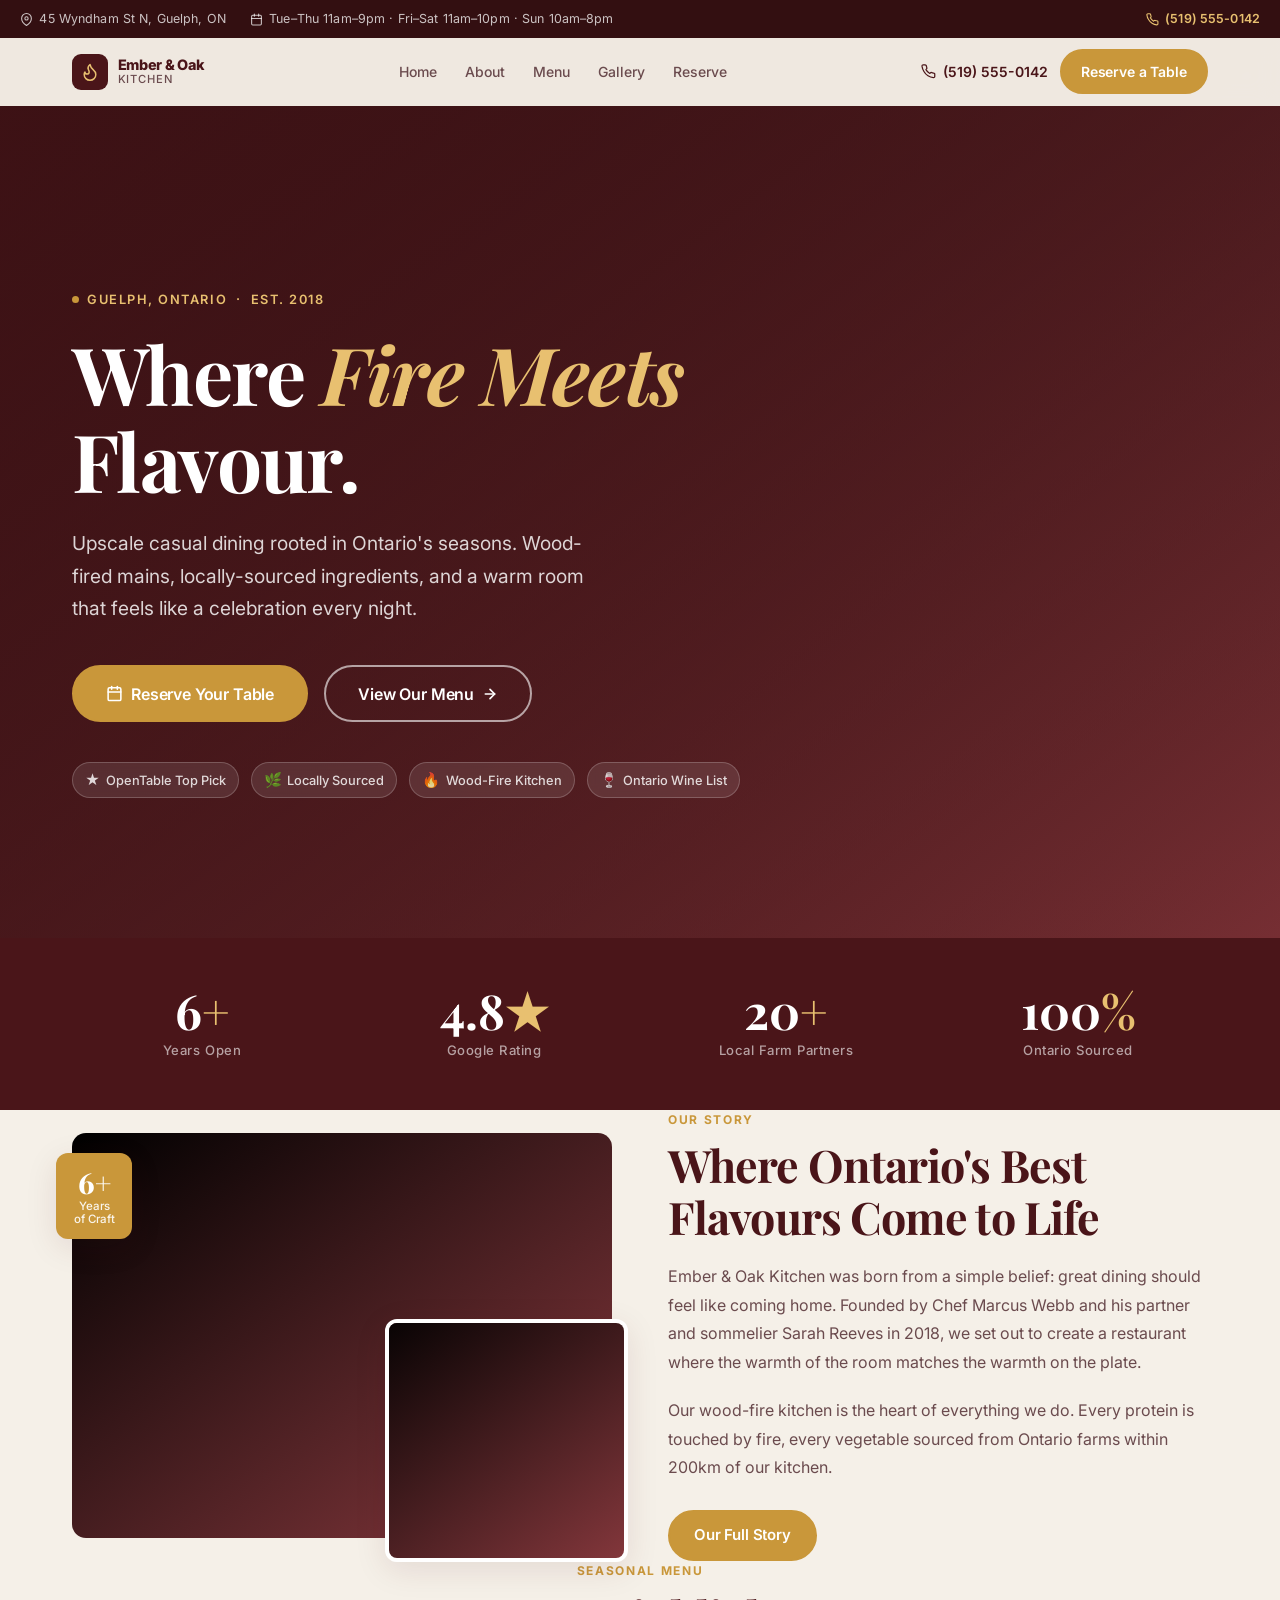
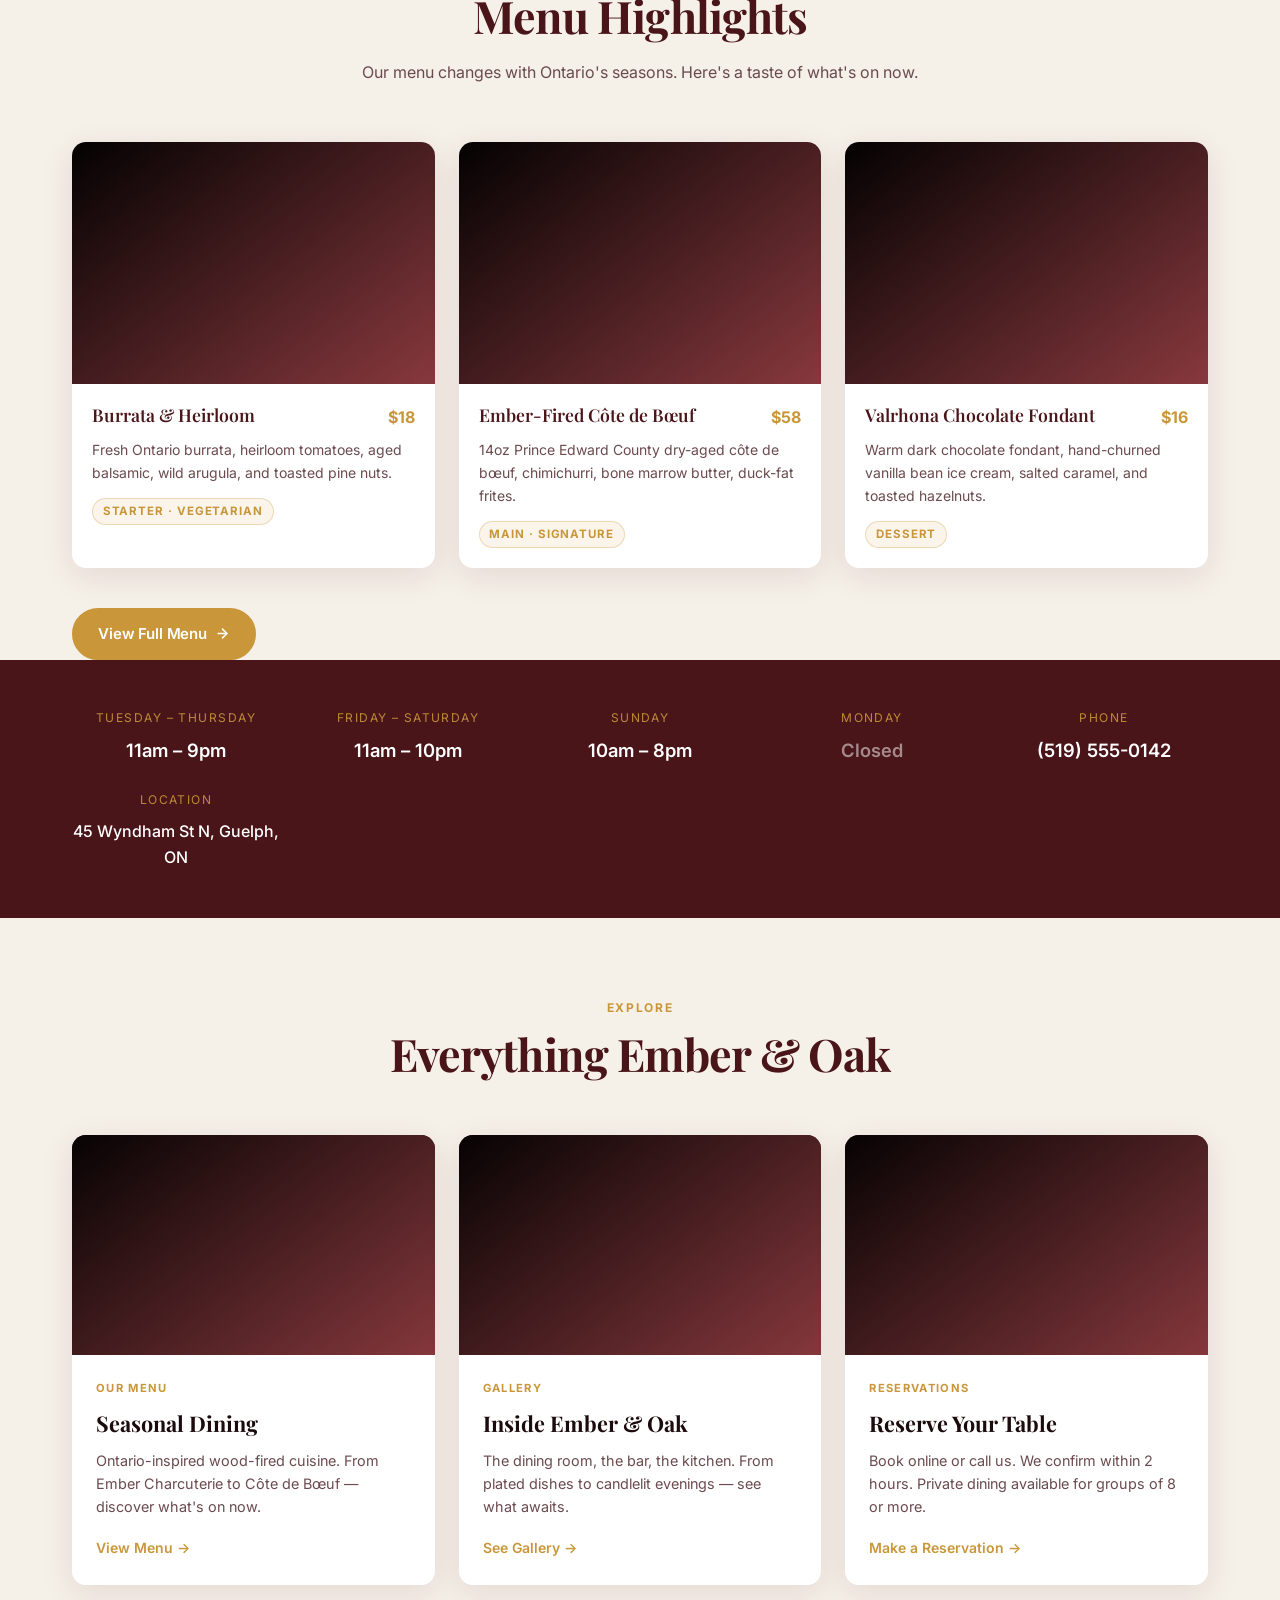
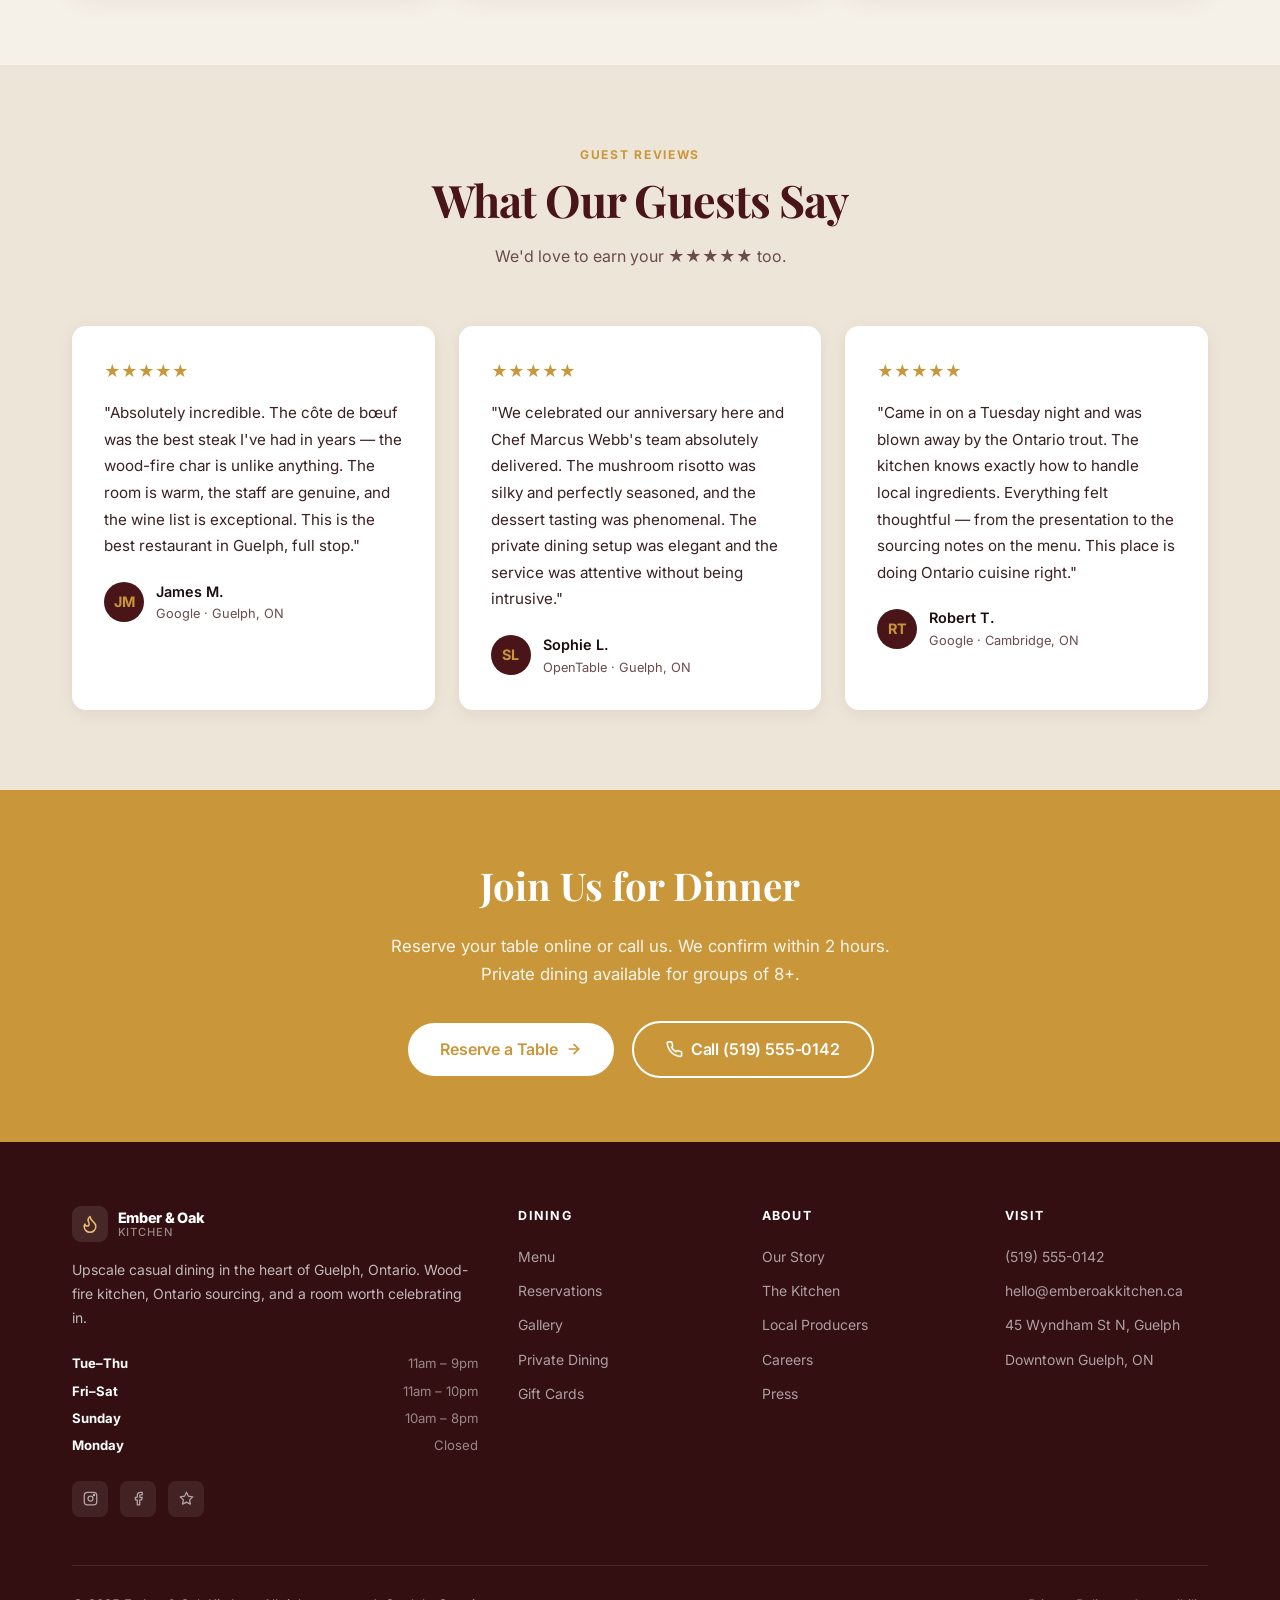
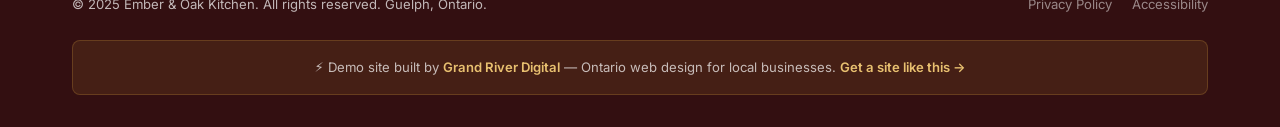
==== commit f6bf1cd5: "improvement: content polish + hours + testimonials + explore cards + address/chef fix" ====
--- a/index.html
+++ b/index.html
@@ -10,7 +10,7 @@
   <link rel="canonical" href="https://grandriverdigital.github.io/ember-oak-kitchen-demo" />
 
   <script type="application/ld+json">
-  {"@context":"https://schema.org","@type":"Restaurant","name":"Ember & Oak Kitchen","description":"Upscale casual Ontario restaurant featuring seasonal menus and wood-fired cuisine.","url":"https://grandriverdigital.github.io/ember-oak-kitchen-demo","telephone":"(519) 555-0142","address":{"@type":"PostalAddress","streetAddress":"142 Wyndham Street N","addressLocality":"Guelph","addressRegion":"ON","postalCode":"N1H 4E9","addressCountry":"CA"},"openingHoursSpecification":[{"@type":"OpeningHoursSpecification","dayOfWeek":["Tuesday","Wednesday","Thursday","Friday","Saturday","Sunday"],"opens":"11:00","closes":"22:00"}],"servesCuisine":"Contemporary Canadian","priceRange":"$$–$$$"}
+  {"@context":"https://schema.org","@type":"Restaurant","name":"Ember & Oak Kitchen","description":"Upscale casual Ontario restaurant featuring seasonal menus and wood-fired cuisine.","url":"https://grandriverdigital.github.io/ember-oak-kitchen-demo","telephone":"(519) 555-0142","address":{"@type":"PostalAddress","streetAddress":"45 Wyndham St N","addressLocality":"Guelph","addressRegion":"ON","postalCode":"N1H 4E9","addressCountry":"CA"},"openingHoursSpecification":[{"@type":"OpeningHoursSpecification","dayOfWeek":["Tuesday","Wednesday","Thursday","Friday","Saturday","Sunday"],"opens":"11:00","closes":"22:00"}],"servesCuisine":"Contemporary Canadian","priceRange":"$$–$$$"}
   </script>
 
   <link rel="preconnect" href="https://fonts.googleapis.com" />
@@ -32,11 +32,11 @@
   <div class="topbar-left">
     <div class="topbar-item">
       <svg width="13" height="13" viewBox="0 0 24 24" fill="none" stroke="currentColor" stroke-width="2" stroke-linecap="round" stroke-linejoin="round" aria-hidden="true"><path d="M21 10c0 7-9 13-9 13s-9-6-9-13a9 9 0 0 1 18 0z"/><circle cx="12" cy="10" r="3"/></svg>
-      142 Wyndham St N, Guelph, ON
+      45 Wyndham St N, Guelph, ON
     </div>
     <div class="topbar-item">
       <svg width="13" height="13" viewBox="0 0 24 24" fill="none" stroke="currentColor" stroke-width="2" stroke-linecap="round" stroke-linejoin="round" aria-hidden="true"><rect x="3" y="4" width="18" height="18" rx="2"/><line x1="16" y1="2" x2="16" y2="6"/><line x1="8" y1="2" x2="8" y2="6"/><line x1="3" y1="10" x2="21" y2="10"/></svg>
-      Tue–Sun &nbsp;11am – 10pm
+      Tue–Thu 11am–9pm · Fri–Sat 11am–10pm · Sun 10am–8pm
     </div>
   </div>
   <a href="tel:5195550142" class="topbar-phone">
@@ -161,7 +161,7 @@
         <div class="eyebrow sr">Our Story</div>
         <h2 class="section-title sr d1" id="about-title">Where Ontario's Best<br>Flavours Come to Life</h2>
         <p class="sr d2">
-          Ember &amp; Oak Kitchen was born from a simple belief: great dining should feel like coming home. Founded by Chef Marcus Reilly and restaurateur Claire Tanaka in 2018, we set out to create a restaurant where the warmth of the room matches the warmth on the plate.
+          Ember &amp; Oak Kitchen was born from a simple belief: great dining should feel like coming home. Founded by Chef Marcus Webb and his partner and sommelier Sarah Reeves in 2018, we set out to create a restaurant where the warmth of the room matches the warmth on the plate.
         </p>
         <p class="sr d2">
           Our wood-fire kitchen is the heart of everything we do. Every protein is touched by fire, every vegetable sourced from Ontario farms within 200km of our kitchen.
@@ -219,6 +219,135 @@
         View Full Menu
         <svg width="15" height="15" viewBox="0 0 24 24" fill="none" stroke="currentColor" stroke-width="2.5" stroke-linecap="round" stroke-linejoin="round"><line x1="5" y1="12" x2="19" y2="12"/><polyline points="12 5 19 12 12 19"/></svg>
       </a>
+    </div>
+  </div>
+</section>
+
+<!-- HOURS STRIP -->
+<section id="hours-strip" aria-label="Hours and location" style="background:var(--burgundy,#4A1519);padding:3rem 0;">
+  <div class="wrap">
+    <div style="display:grid;grid-template-columns:repeat(auto-fit,minmax(200px,1fr));gap:1.5rem;text-align:center;">
+      <div style="color:#fff;">
+        <div style="font-size:.75rem;text-transform:uppercase;letter-spacing:.12em;color:rgba(201,151,58,.9);margin-bottom:.5rem;">Tuesday – Thursday</div>
+        <div style="font-size:1.15rem;font-weight:600;">11am – 9pm</div>
+      </div>
+      <div style="color:#fff;">
+        <div style="font-size:.75rem;text-transform:uppercase;letter-spacing:.12em;color:rgba(201,151,58,.9);margin-bottom:.5rem;">Friday – Saturday</div>
+        <div style="font-size:1.15rem;font-weight:600;">11am – 10pm</div>
+      </div>
+      <div style="color:#fff;">
+        <div style="font-size:.75rem;text-transform:uppercase;letter-spacing:.12em;color:rgba(201,151,58,.9);margin-bottom:.5rem;">Sunday</div>
+        <div style="font-size:1.15rem;font-weight:600;">10am – 8pm</div>
+      </div>
+      <div style="color:#fff;">
+        <div style="font-size:.75rem;text-transform:uppercase;letter-spacing:.12em;color:rgba(201,151,58,.9);margin-bottom:.5rem;">Monday</div>
+        <div style="font-size:1.15rem;font-weight:600;color:rgba(255,255,255,.5);">Closed</div>
+      </div>
+      <div style="color:#fff;">
+        <div style="font-size:.75rem;text-transform:uppercase;letter-spacing:.12em;color:rgba(201,151,58,.9);margin-bottom:.5rem;">Phone</div>
+        <div style="font-size:1.15rem;font-weight:600;"><a href="tel:5195550142" style="color:#fff;text-decoration:none;">(519) 555-0142</a></div>
+      </div>
+      <div style="color:#fff;">
+        <div style="font-size:.75rem;text-transform:uppercase;letter-spacing:.12em;color:rgba(201,151,58,.9);margin-bottom:.5rem;">Location</div>
+        <div style="font-size:1rem;font-weight:500;">45 Wyndham St N, Guelph, ON</div>
+      </div>
+    </div>
+  </div>
+</section>
+
+<!-- EXPLORE PREVIEW CARDS -->
+<section id="explore" aria-labelledby="explore-title" style="padding:5rem 0;background:var(--cream,#F5F0E8);">
+  <div class="wrap">
+    <div class="section-head">
+      <div class="eyebrow sr">Explore</div>
+      <h2 class="section-title sr d1" id="explore-title" style="font-family:'Playfair Display',serif;">Everything Ember &amp; Oak</h2>
+    </div>
+    <div style="display:grid;grid-template-columns:repeat(auto-fit,minmax(280px,1fr));gap:1.5rem;margin-top:2.5rem;">
+      <a href="menu/" style="text-decoration:none;display:block;" class="sr d1">
+        <div style="border-radius:14px;overflow:hidden;box-shadow:0 8px 32px rgba(74,21,25,.1);transition:transform .25s,box-shadow .25s;" onmouseover="this.style.transform='translateY(-4px)';this.style.boxShadow='0 16px 48px rgba(74,21,25,.18)';" onmouseout="this.style.transform='translateY(0)';this.style.boxShadow='0 8px 32px rgba(74,21,25,.1)';">
+          <div style="height:220px;overflow:hidden;background:#4A1519;"><img src="https://images.pexels.com/photos/675951/pexels-photo-675951.jpeg?auto=compress&cs=tinysrgb&w=800" alt="Ember-fired ribeye — from the Ember and Oak menu" loading="lazy" style="width:100%;height:100%;object-fit:cover;" onerror="imgFallback(this)" /></div>
+          <div style="background:#fff;padding:1.5rem;">
+            <div style="font-size:.7rem;text-transform:uppercase;letter-spacing:.12em;color:#C9973A;margin-bottom:.5rem;font-weight:700;">Our Menu</div>
+            <h3 style="font-family:'Playfair Display',serif;font-size:1.35rem;color:#1C0B0D;margin-bottom:.5rem;">Seasonal Dining</h3>
+            <p style="font-size:.9rem;color:#6B4B4E;margin-bottom:1rem;line-height:1.6;">Ontario-inspired wood-fired cuisine. From Ember Charcuterie to Côte de Bœuf — discover what's on now.</p>
+            <span style="font-size:.875rem;font-weight:600;color:#C9973A;">View Menu →</span>
+          </div>
+        </div>
+      </a>
+      <a href="gallery/" style="text-decoration:none;display:block;" class="sr d2">
+        <div style="border-radius:14px;overflow:hidden;box-shadow:0 8px 32px rgba(74,21,25,.1);transition:transform .25s,box-shadow .25s;" onmouseover="this.style.transform='translateY(-4px)';this.style.boxShadow='0 16px 48px rgba(74,21,25,.18)';" onmouseout="this.style.transform='translateY(0)';this.style.boxShadow='0 8px 32px rgba(74,21,25,.1)';">
+          <div style="height:220px;overflow:hidden;background:#4A1519;"><img src="https://images.pexels.com/photos/696218/pexels-photo-696218.jpeg?auto=compress&cs=tinysrgb&w=800" alt="Ember and Oak Kitchen dining room atmosphere" loading="lazy" style="width:100%;height:100%;object-fit:cover;" onerror="imgFallback(this)" /></div>
+          <div style="background:#fff;padding:1.5rem;">
+            <div style="font-size:.7rem;text-transform:uppercase;letter-spacing:.12em;color:#C9973A;margin-bottom:.5rem;font-weight:700;">Gallery</div>
+            <h3 style="font-family:'Playfair Display',serif;font-size:1.35rem;color:#1C0B0D;margin-bottom:.5rem;">Inside Ember &amp; Oak</h3>
+            <p style="font-size:.9rem;color:#6B4B4E;margin-bottom:1rem;line-height:1.6;">The dining room, the bar, the kitchen. From plated dishes to candlelit evenings — see what awaits.</p>
+            <span style="font-size:.875rem;font-weight:600;color:#C9973A;">See Gallery →</span>
+          </div>
+        </div>
+      </a>
+      <a href="contact/" style="text-decoration:none;display:block;" class="sr d3">
+        <div style="border-radius:14px;overflow:hidden;box-shadow:0 8px 32px rgba(74,21,25,.1);transition:transform .25s,box-shadow .25s;" onmouseover="this.style.transform='translateY(-4px)';this.style.boxShadow='0 16px 48px rgba(74,21,25,.18)';" onmouseout="this.style.transform='translateY(0)';this.style.boxShadow='0 8px 32px rgba(74,21,25,.1)';">
+          <div style="height:220px;overflow:hidden;background:#4A1519;"><img src="https://images.pexels.com/photos/1267320/pexels-photo-1267320.jpeg?auto=compress&cs=tinysrgb&w=800" alt="Beautifully set table for an evening at Ember and Oak" loading="lazy" style="width:100%;height:100%;object-fit:cover;" onerror="imgFallback(this)" /></div>
+          <div style="background:#fff;padding:1.5rem;">
+            <div style="font-size:.7rem;text-transform:uppercase;letter-spacing:.12em;color:#C9973A;margin-bottom:.5rem;font-weight:700;">Reservations</div>
+            <h3 style="font-family:'Playfair Display',serif;font-size:1.35rem;color:#1C0B0D;margin-bottom:.5rem;">Reserve Your Table</h3>
+            <p style="font-size:.9rem;color:#6B4B4E;margin-bottom:1rem;line-height:1.6;">Book online or call us. We confirm within 2 hours. Private dining available for groups of 8 or more.</p>
+            <span style="font-size:.875rem;font-weight:600;color:#C9973A;">Make a Reservation →</span>
+          </div>
+        </div>
+      </a>
+    </div>
+  </div>
+</section>
+
+<!-- TESTIMONIALS -->
+<section id="testimonials" aria-labelledby="reviews-title" style="padding:5rem 0;background:var(--cream-dk,#EDE6D8);">
+  <div class="wrap">
+    <div class="section-head">
+      <div class="eyebrow sr">Guest Reviews</div>
+      <h2 class="section-title sr d1" id="reviews-title" style="font-family:'Playfair Display',serif;">What Our Guests Say</h2>
+      <p class="section-sub sr d2">We'd love to earn your ★★★★★ too.</p>
+    </div>
+    <div style="display:grid;grid-template-columns:repeat(auto-fit,minmax(280px,1fr));gap:1.5rem;margin-top:2.5rem;">
+      <div class="sr d1" style="background:#fff;border-radius:14px;padding:2rem;box-shadow:0 4px 16px rgba(74,21,25,.08);">
+        <div style="display:flex;gap:3px;margin-bottom:1rem;">
+          <span style="color:#C9973A;font-size:1rem;">★★★★★</span>
+        </div>
+        <p style="font-size:.95rem;line-height:1.75;color:#3a2022;margin-bottom:1.25rem;">"Absolutely incredible. The côte de bœuf was the best steak I've had in years — the wood-fire char is unlike anything. The room is warm, the staff are genuine, and the wine list is exceptional. This is the best restaurant in Guelph, full stop."</p>
+        <div style="display:flex;align-items:center;gap:.75rem;">
+          <div style="width:40px;height:40px;border-radius:50%;background:#4A1519;display:flex;align-items:center;justify-content:center;color:#C9973A;font-weight:700;font-size:.9rem;">JM</div>
+          <div>
+            <div style="font-weight:600;font-size:.9rem;color:#1C0B0D;">James M.</div>
+            <div style="font-size:.8rem;color:#6B4B4E;">Google · Guelph, ON</div>
+          </div>
+        </div>
+      </div>
+      <div class="sr d2" style="background:#fff;border-radius:14px;padding:2rem;box-shadow:0 4px 16px rgba(74,21,25,.08);">
+        <div style="display:flex;gap:3px;margin-bottom:1rem;">
+          <span style="color:#C9973A;font-size:1rem;">★★★★★</span>
+        </div>
+        <p style="font-size:.95rem;line-height:1.75;color:#3a2022;margin-bottom:1.25rem;">"We celebrated our anniversary here and Chef Marcus Webb's team absolutely delivered. The mushroom risotto was silky and perfectly seasoned, and the dessert tasting was phenomenal. The private dining setup was elegant and the service was attentive without being intrusive."</p>
+        <div style="display:flex;align-items:center;gap:.75rem;">
+          <div style="width:40px;height:40px;border-radius:50%;background:#4A1519;display:flex;align-items:center;justify-content:center;color:#C9973A;font-weight:700;font-size:.9rem;">SL</div>
+          <div>
+            <div style="font-weight:600;font-size:.9rem;color:#1C0B0D;">Sophie L.</div>
+            <div style="font-size:.8rem;color:#6B4B4E;">OpenTable · Guelph, ON</div>
+          </div>
+        </div>
+      </div>
+      <div class="sr d3" style="background:#fff;border-radius:14px;padding:2rem;box-shadow:0 4px 16px rgba(74,21,25,.08);">
+        <div style="display:flex;gap:3px;margin-bottom:1rem;">
+          <span style="color:#C9973A;font-size:1rem;">★★★★★</span>
+        </div>
+        <p style="font-size:.95rem;line-height:1.75;color:#3a2022;margin-bottom:1.25rem;">"Came in on a Tuesday night and was blown away by the Ontario trout. The kitchen knows exactly how to handle local ingredients. Everything felt thoughtful — from the presentation to the sourcing notes on the menu. This place is doing Ontario cuisine right."</p>
+        <div style="display:flex;align-items:center;gap:.75rem;">
+          <div style="width:40px;height:40px;border-radius:50%;background:#4A1519;display:flex;align-items:center;justify-content:center;color:#C9973A;font-weight:700;font-size:.9rem;">RT</div>
+          <div>
+            <div style="font-weight:600;font-size:.9rem;color:#1C0B0D;">Robert T.</div>
+            <div style="font-size:.8rem;color:#6B4B4E;">Google · Cambridge, ON</div>
+          </div>
+        </div>
+      </div>
     </div>
   </div>
 </section>
@@ -254,9 +383,9 @@
         </a>
         <p>Upscale casual dining in the heart of Guelph, Ontario. Wood-fire kitchen, Ontario sourcing, and a room worth celebrating in.</p>
         <div class="footer-hours">
-          <div class="footer-hour"><strong>Tue–Thu</strong><span>11am – 10pm</span></div>
-          <div class="footer-hour"><strong>Fri–Sat</strong><span>11am – 11pm</span></div>
-          <div class="footer-hour"><strong>Sunday</strong><span>11am – 9pm</span></div>
+          <div class="footer-hour"><strong>Tue–Thu</strong><span>11am – 9pm</span></div>
+          <div class="footer-hour"><strong>Fri–Sat</strong><span>11am – 10pm</span></div>
+          <div class="footer-hour"><strong>Sunday</strong><span>10am – 8pm</span></div>
           <div class="footer-hour"><strong>Monday</strong><span>Closed</span></div>
         </div>
         <div class="footer-socials" aria-label="Social media links">
@@ -290,7 +419,7 @@
         <ul>
           <li><a href="tel:5195550142">(519) 555-0142</a></li>
           <li><a href="mailto:hello@emberoakkitchen.ca">hello@emberoakkitchen.ca</a></li>
-          <li><a href="#">142 Wyndham St N, Guelph</a></li>
+          <li><a href="#">45 Wyndham St N, Guelph</a></li>
           <li><a href="#">Downtown Guelph, ON</a></li>
         </ul>
       </div>
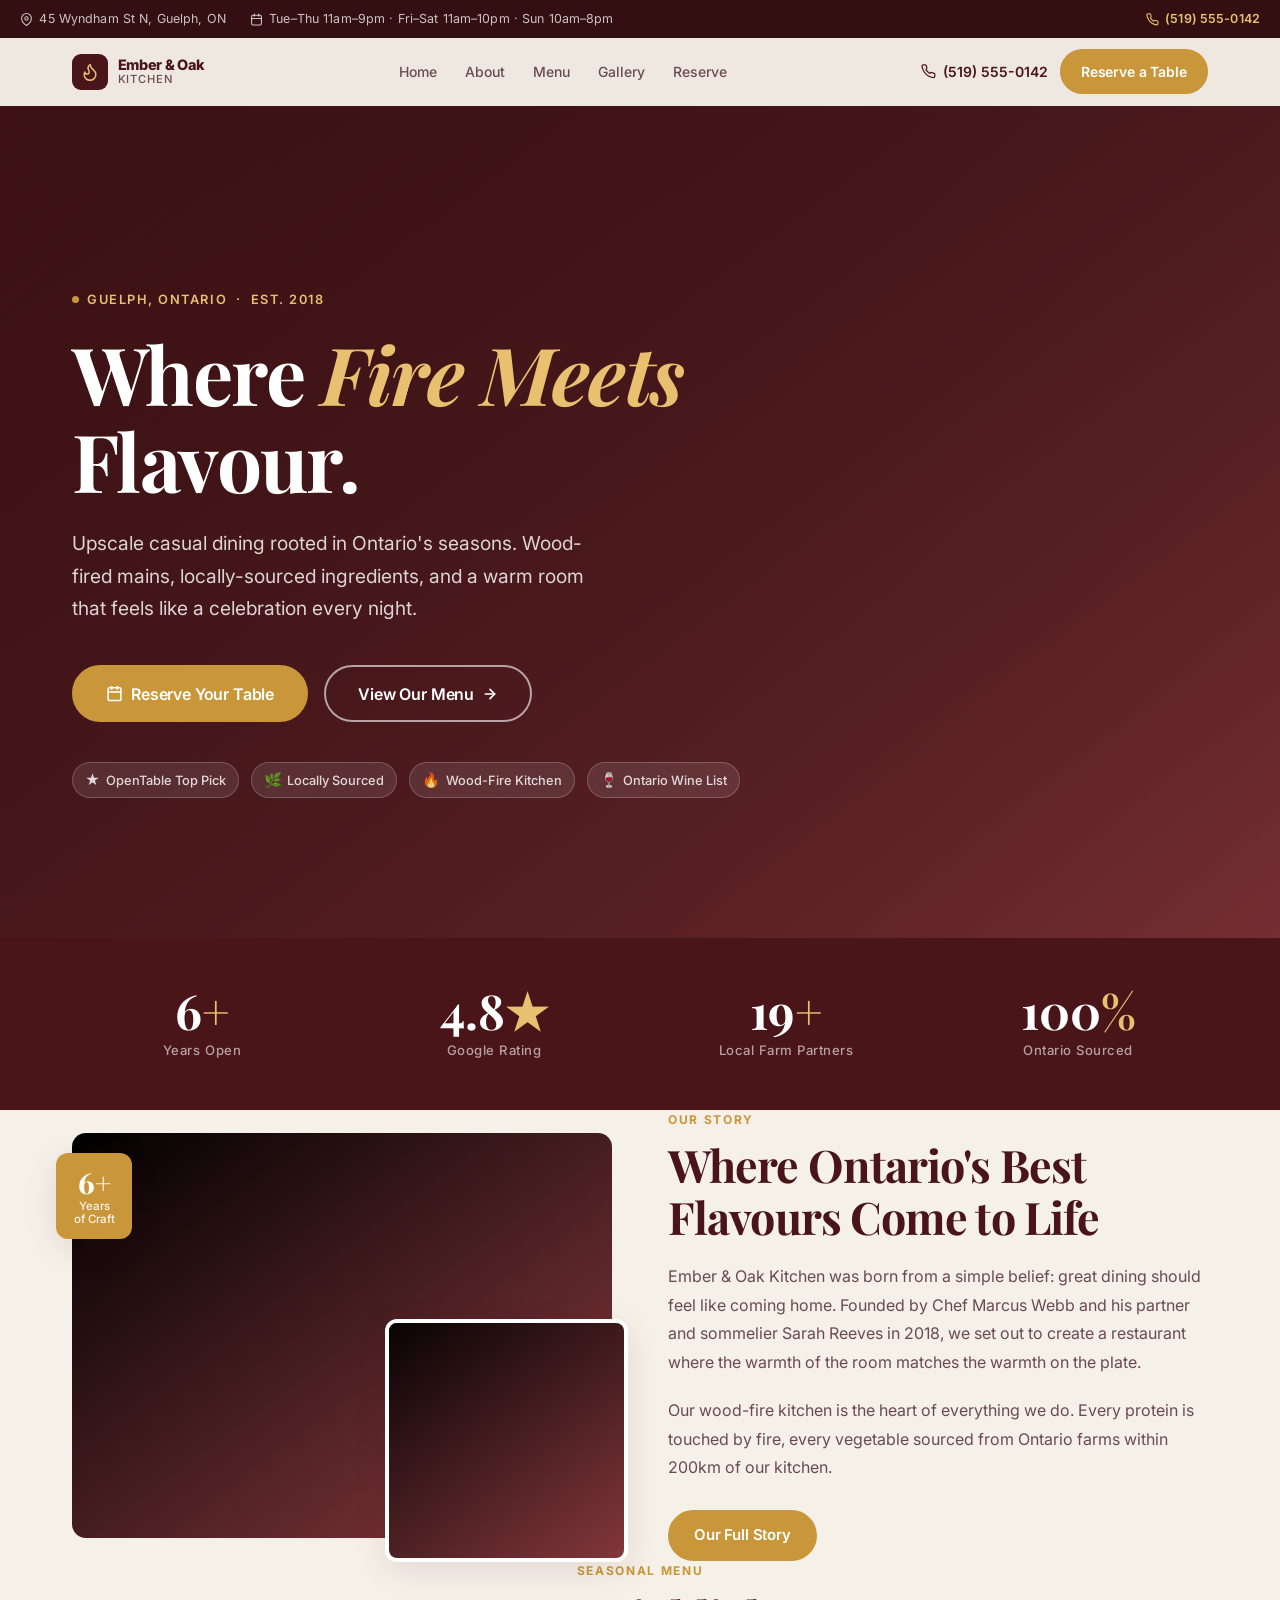
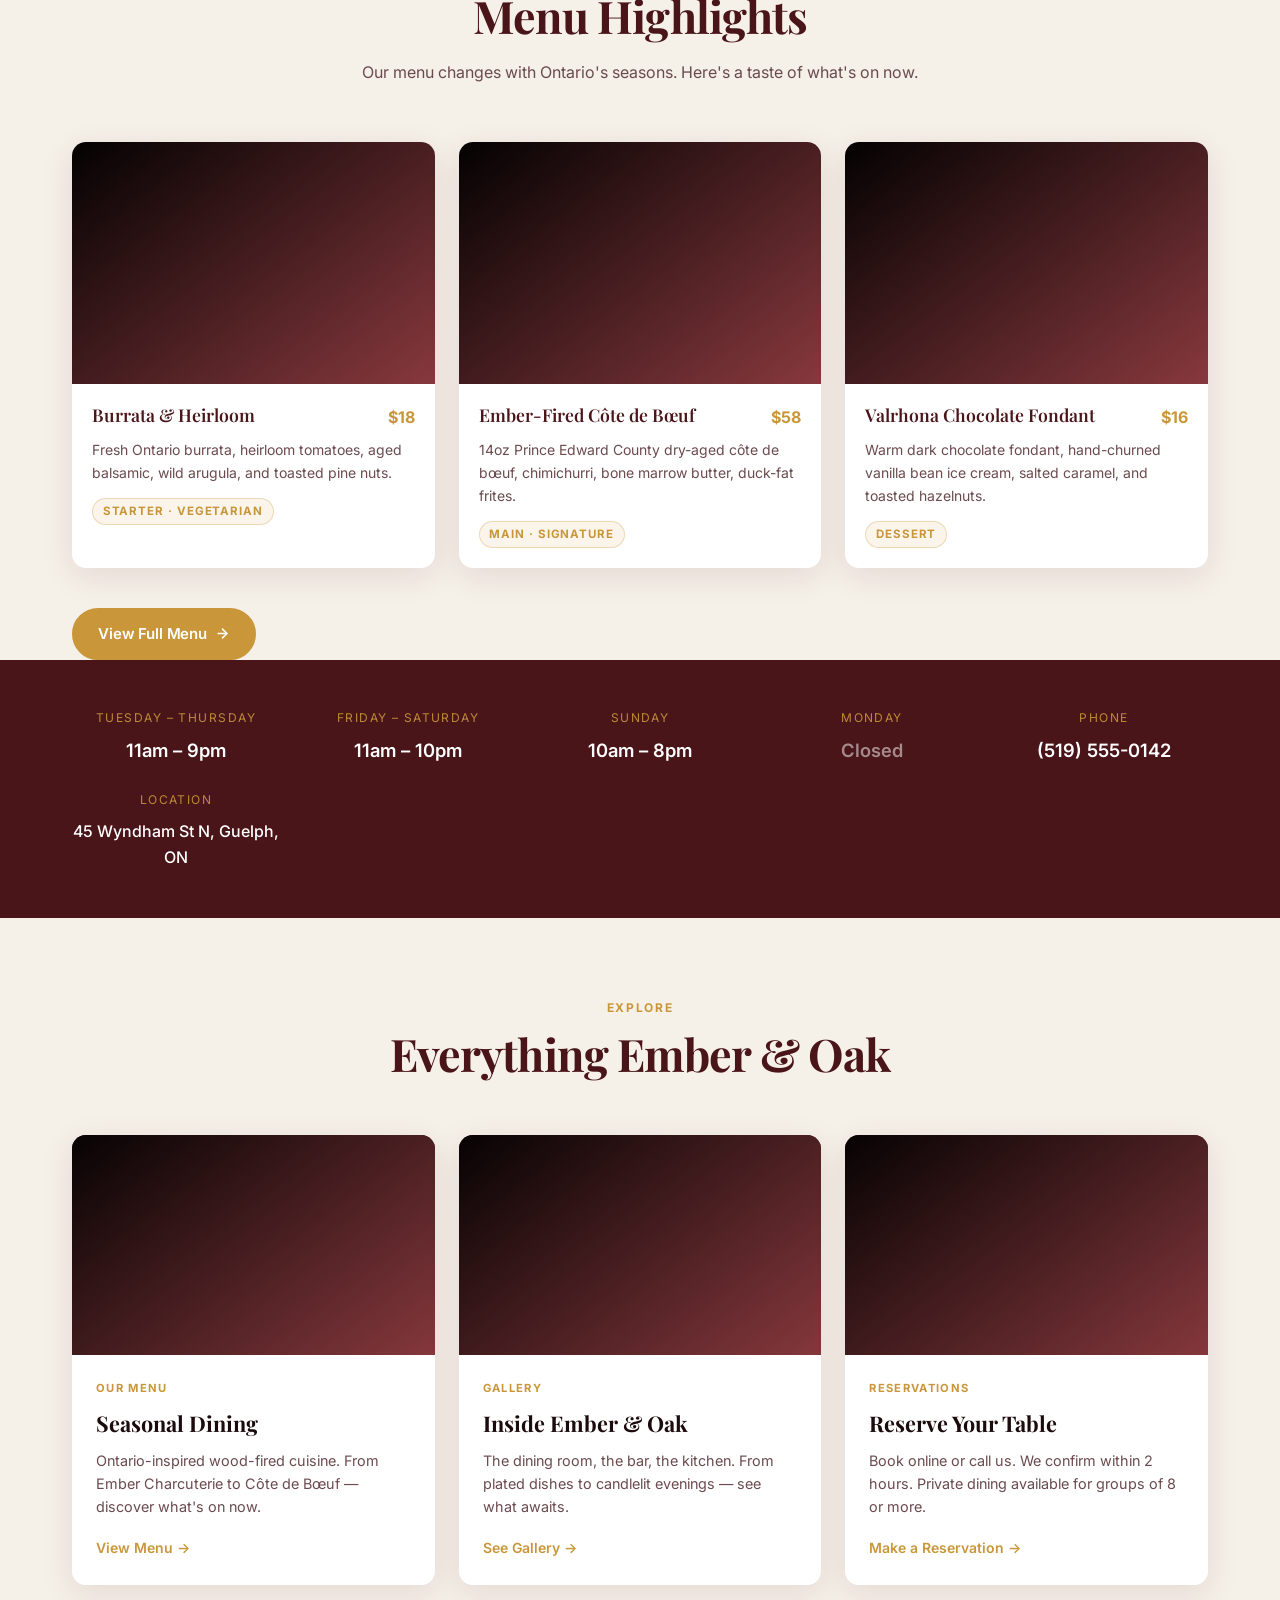
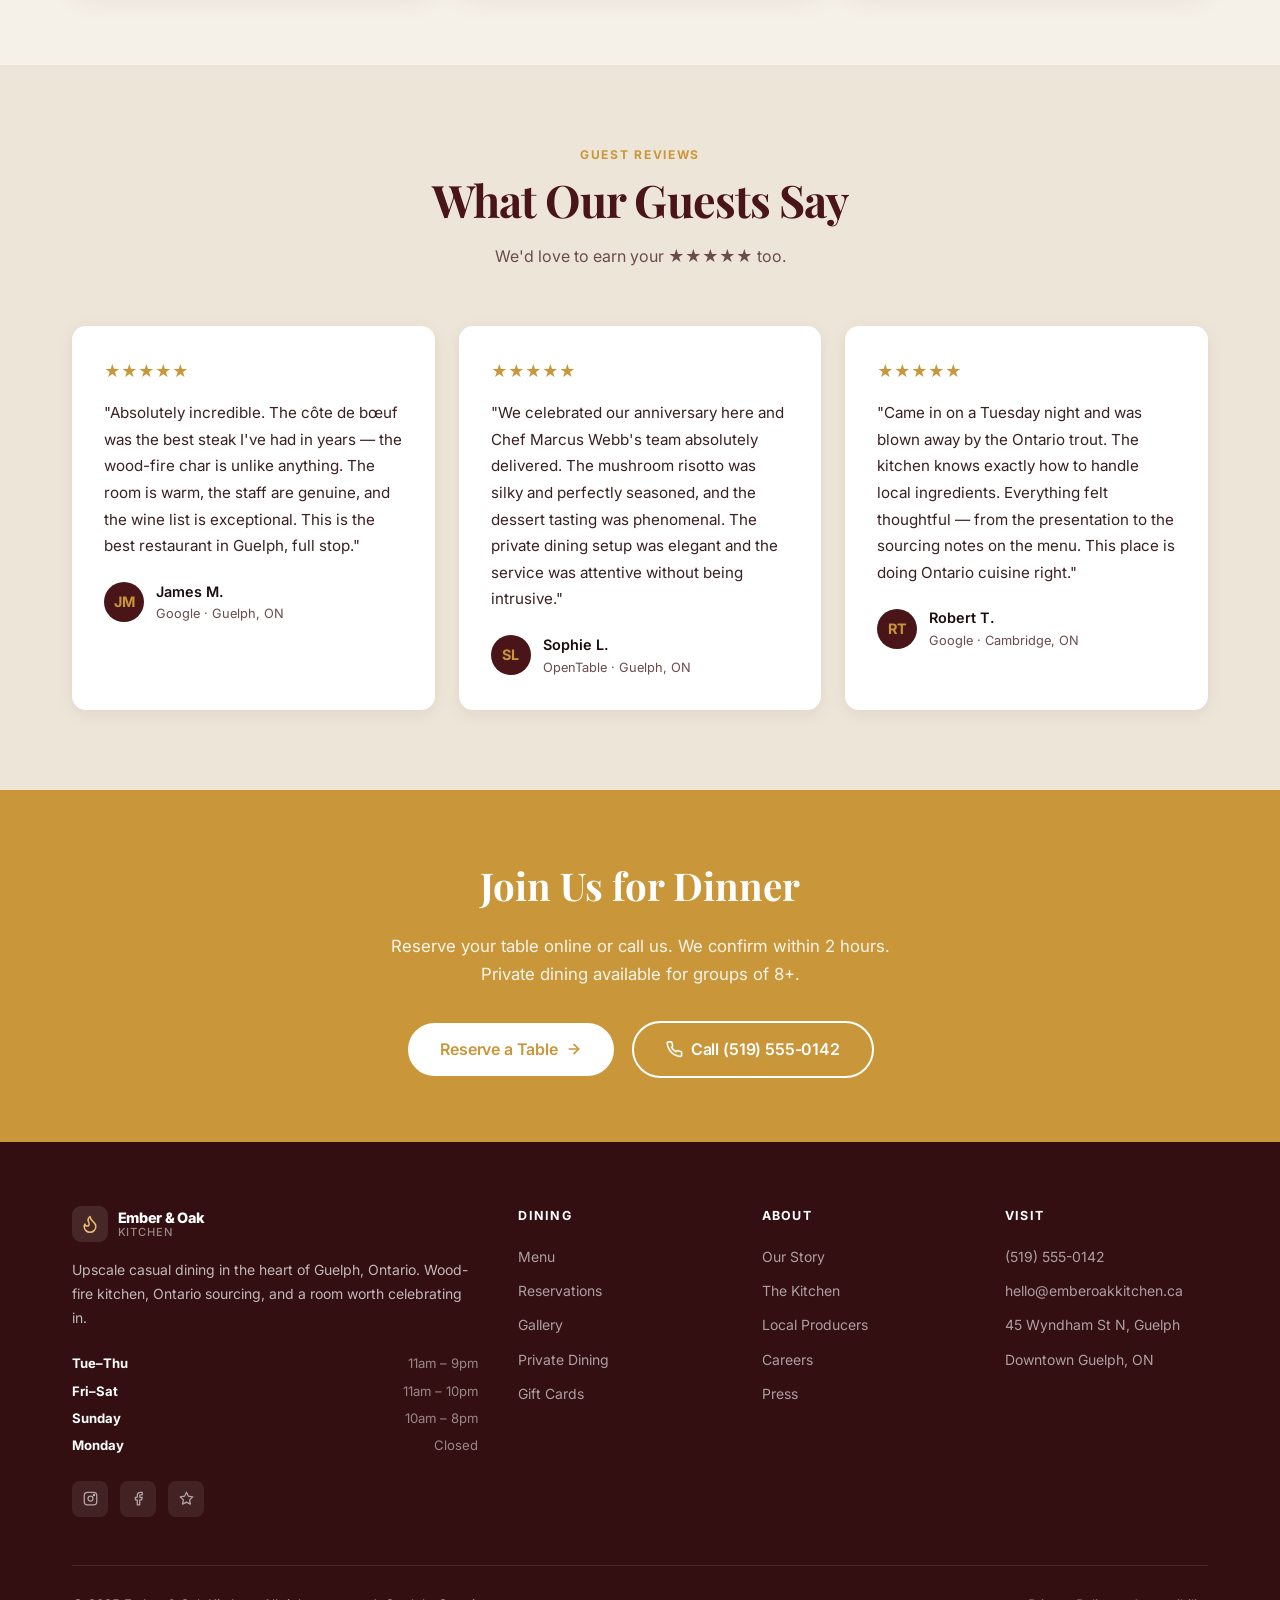
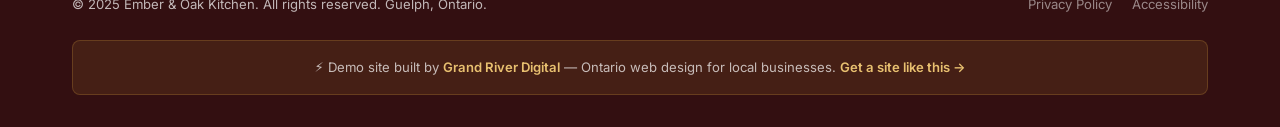
==== commit 5a363e16: "improvement: schema fix, add Ember Charcuterie Board + Smoked Soup + Flatbread to menu" ====
--- a/index.html
+++ b/index.html
@@ -10,7 +10,7 @@
   <link rel="canonical" href="https://grandriverdigital.github.io/ember-oak-kitchen-demo" />
 
   <script type="application/ld+json">
-  {"@context":"https://schema.org","@type":"Restaurant","name":"Ember & Oak Kitchen","description":"Upscale casual Ontario restaurant featuring seasonal menus and wood-fired cuisine.","url":"https://grandriverdigital.github.io/ember-oak-kitchen-demo","telephone":"(519) 555-0142","address":{"@type":"PostalAddress","streetAddress":"45 Wyndham St N","addressLocality":"Guelph","addressRegion":"ON","postalCode":"N1H 4E9","addressCountry":"CA"},"openingHoursSpecification":[{"@type":"OpeningHoursSpecification","dayOfWeek":["Tuesday","Wednesday","Thursday","Friday","Saturday","Sunday"],"opens":"11:00","closes":"22:00"}],"servesCuisine":"Contemporary Canadian","priceRange":"$$–$$$"}
+  {"@context":"https://schema.org","@type":"Restaurant","name":"Ember & Oak Kitchen","description":"Upscale casual Ontario restaurant featuring seasonal menus and wood-fired cuisine.","url":"https://grandriverdigital.github.io/ember-oak-kitchen-demo","telephone":"(519) 555-0142","address":{"@type":"PostalAddress","streetAddress":"45 Wyndham St N","addressLocality":"Guelph","addressRegion":"ON","postalCode":"N1H 4E9","addressCountry":"CA"},"openingHoursSpecification":[{"@type":"OpeningHoursSpecification","dayOfWeek":["Tuesday","Wednesday","Thursday"],"opens":"11:00","closes":"21:00"},{"@type":"OpeningHoursSpecification","dayOfWeek":["Friday","Saturday"],"opens":"11:00","closes":"22:00"},{"@type":"OpeningHoursSpecification","dayOfWeek":["Sunday"],"opens":"10:00","closes":"20:00"}],"servesCuisine":"Contemporary Canadian","priceRange":"$$–$$$"}
   </script>
 
   <link rel="preconnect" href="https://fonts.googleapis.com" />
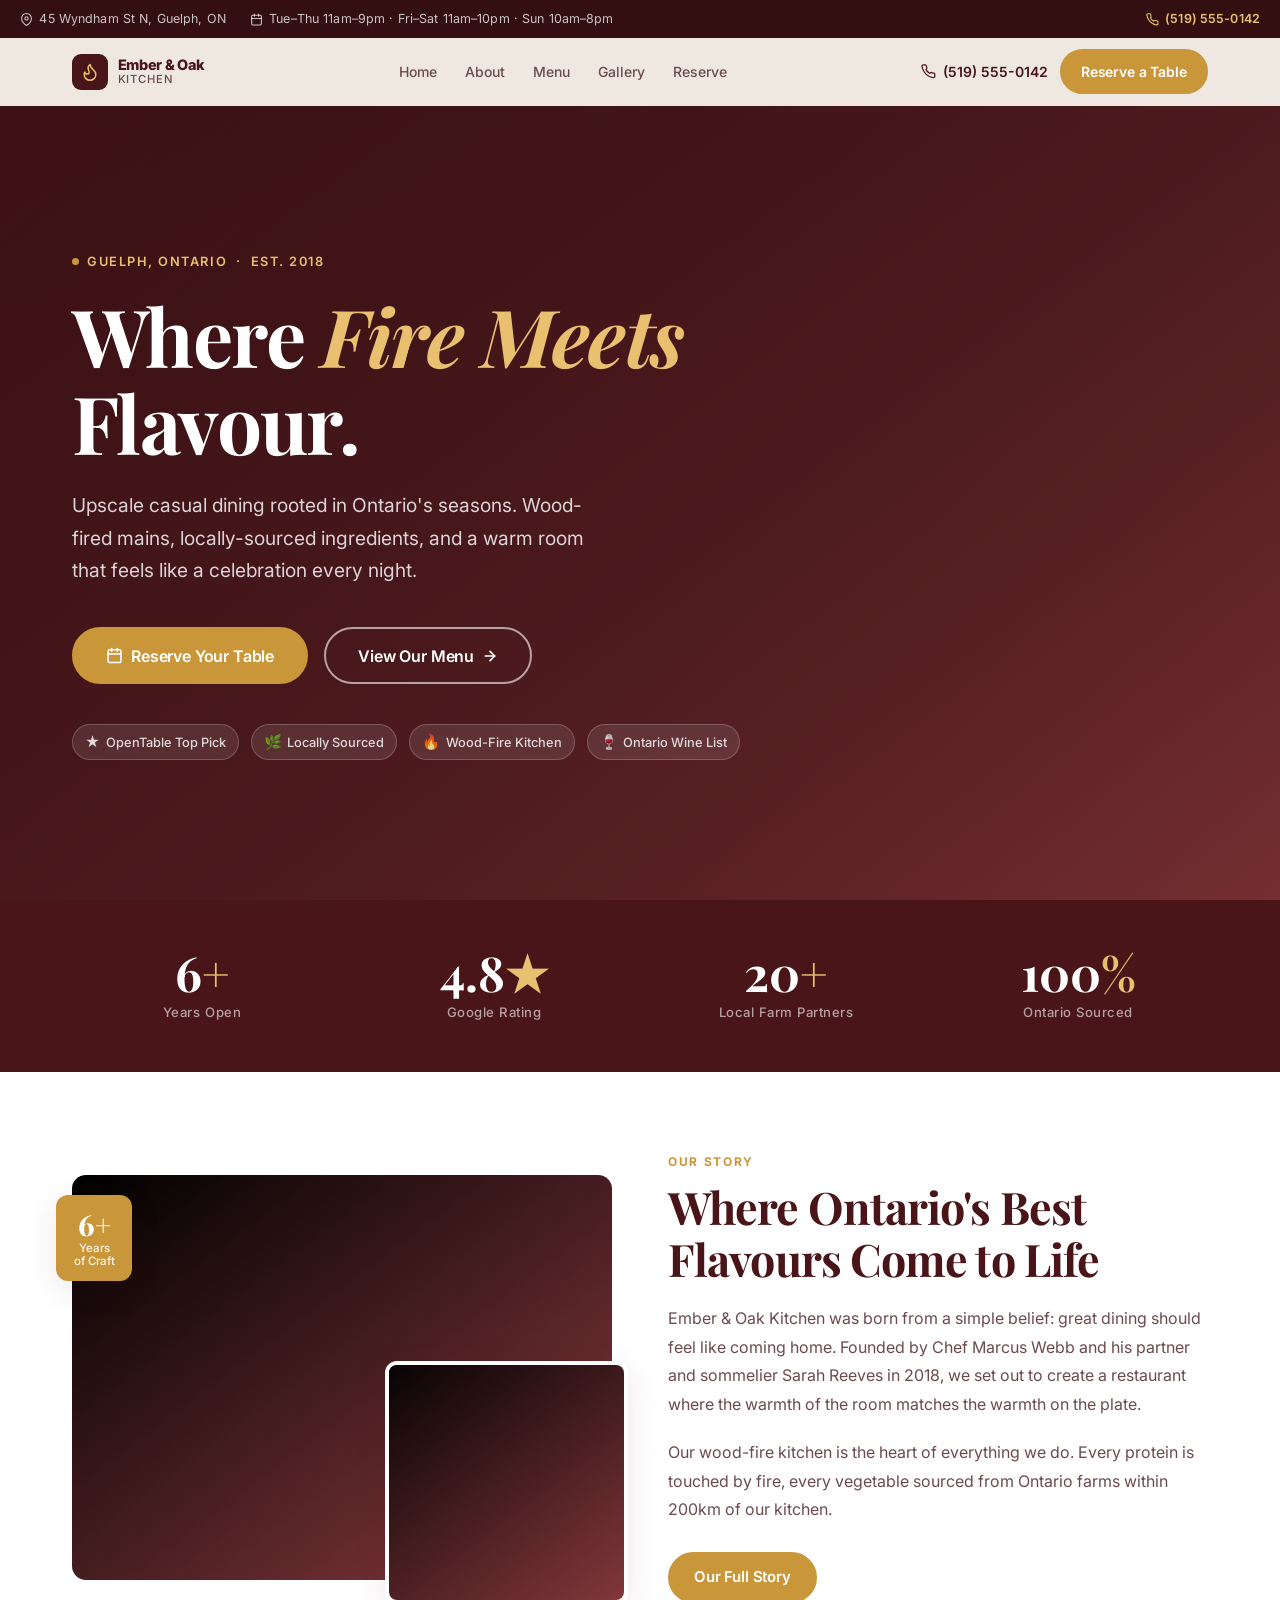
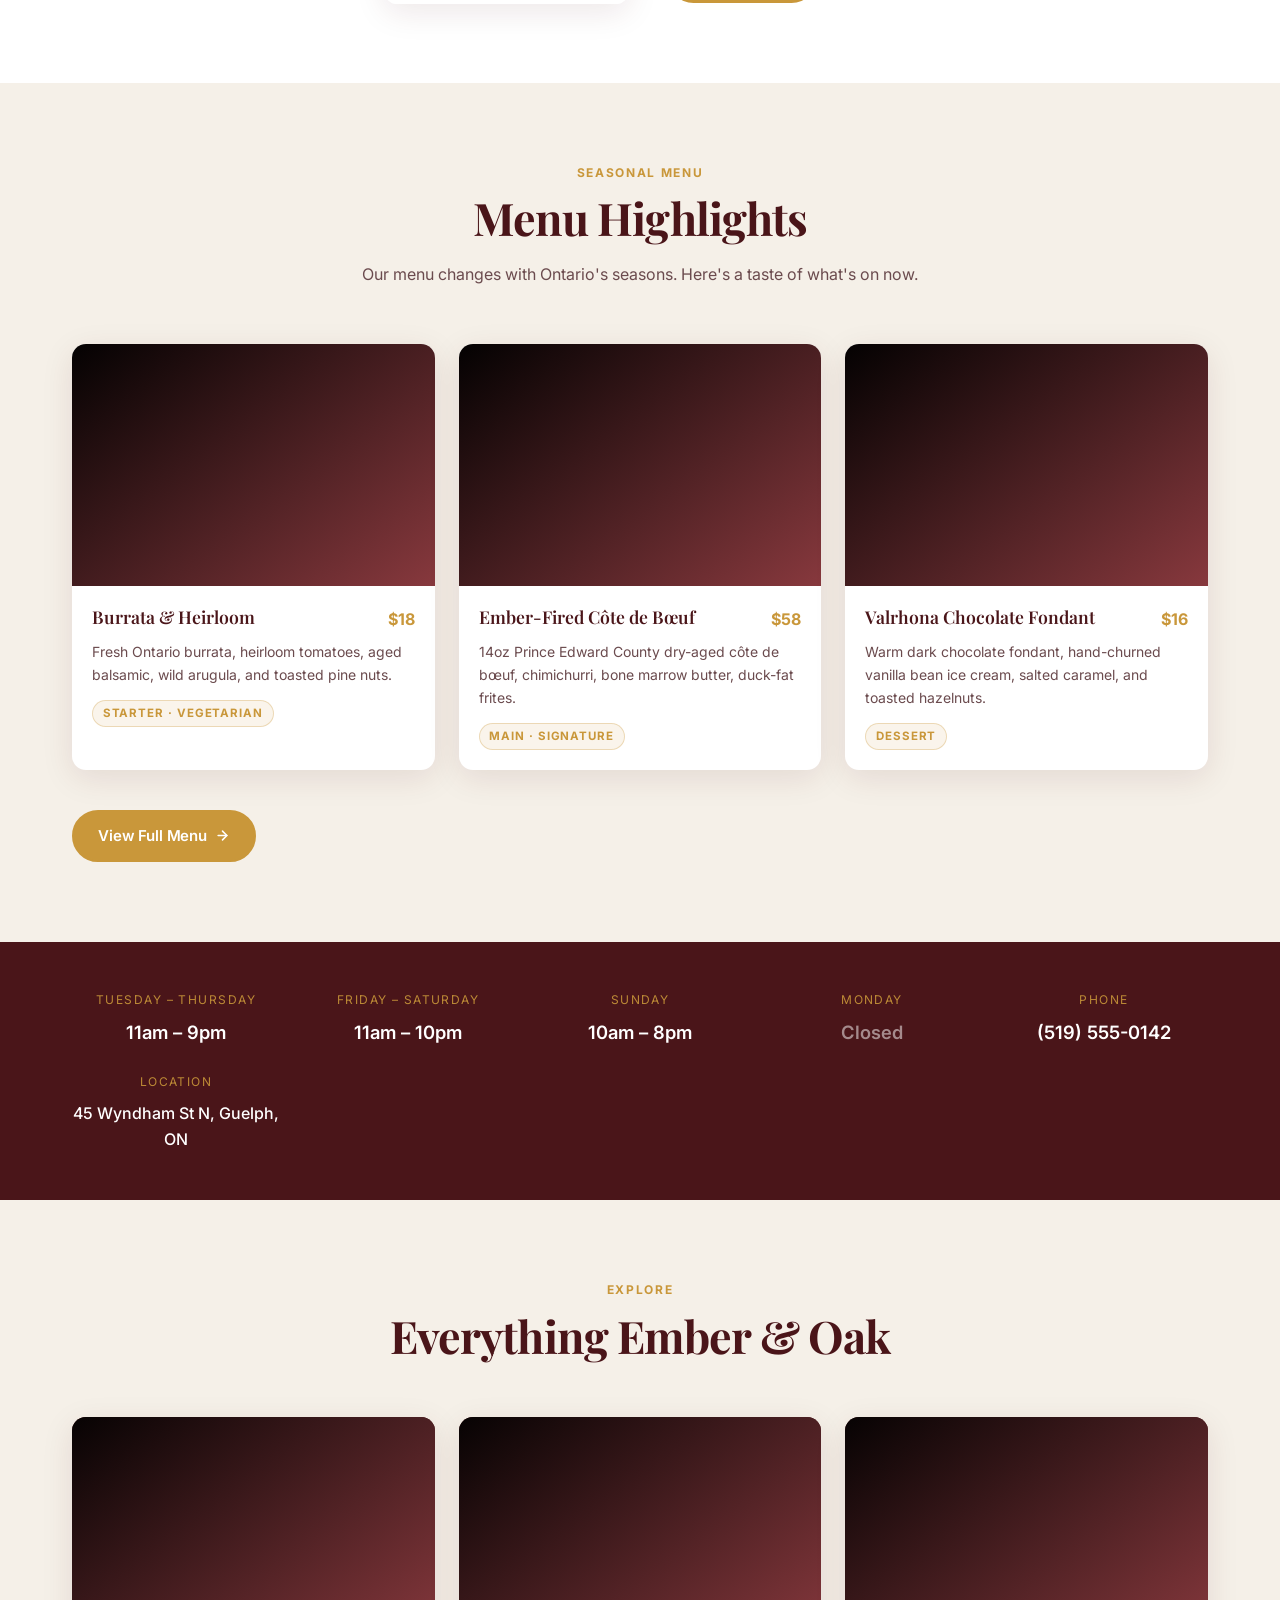
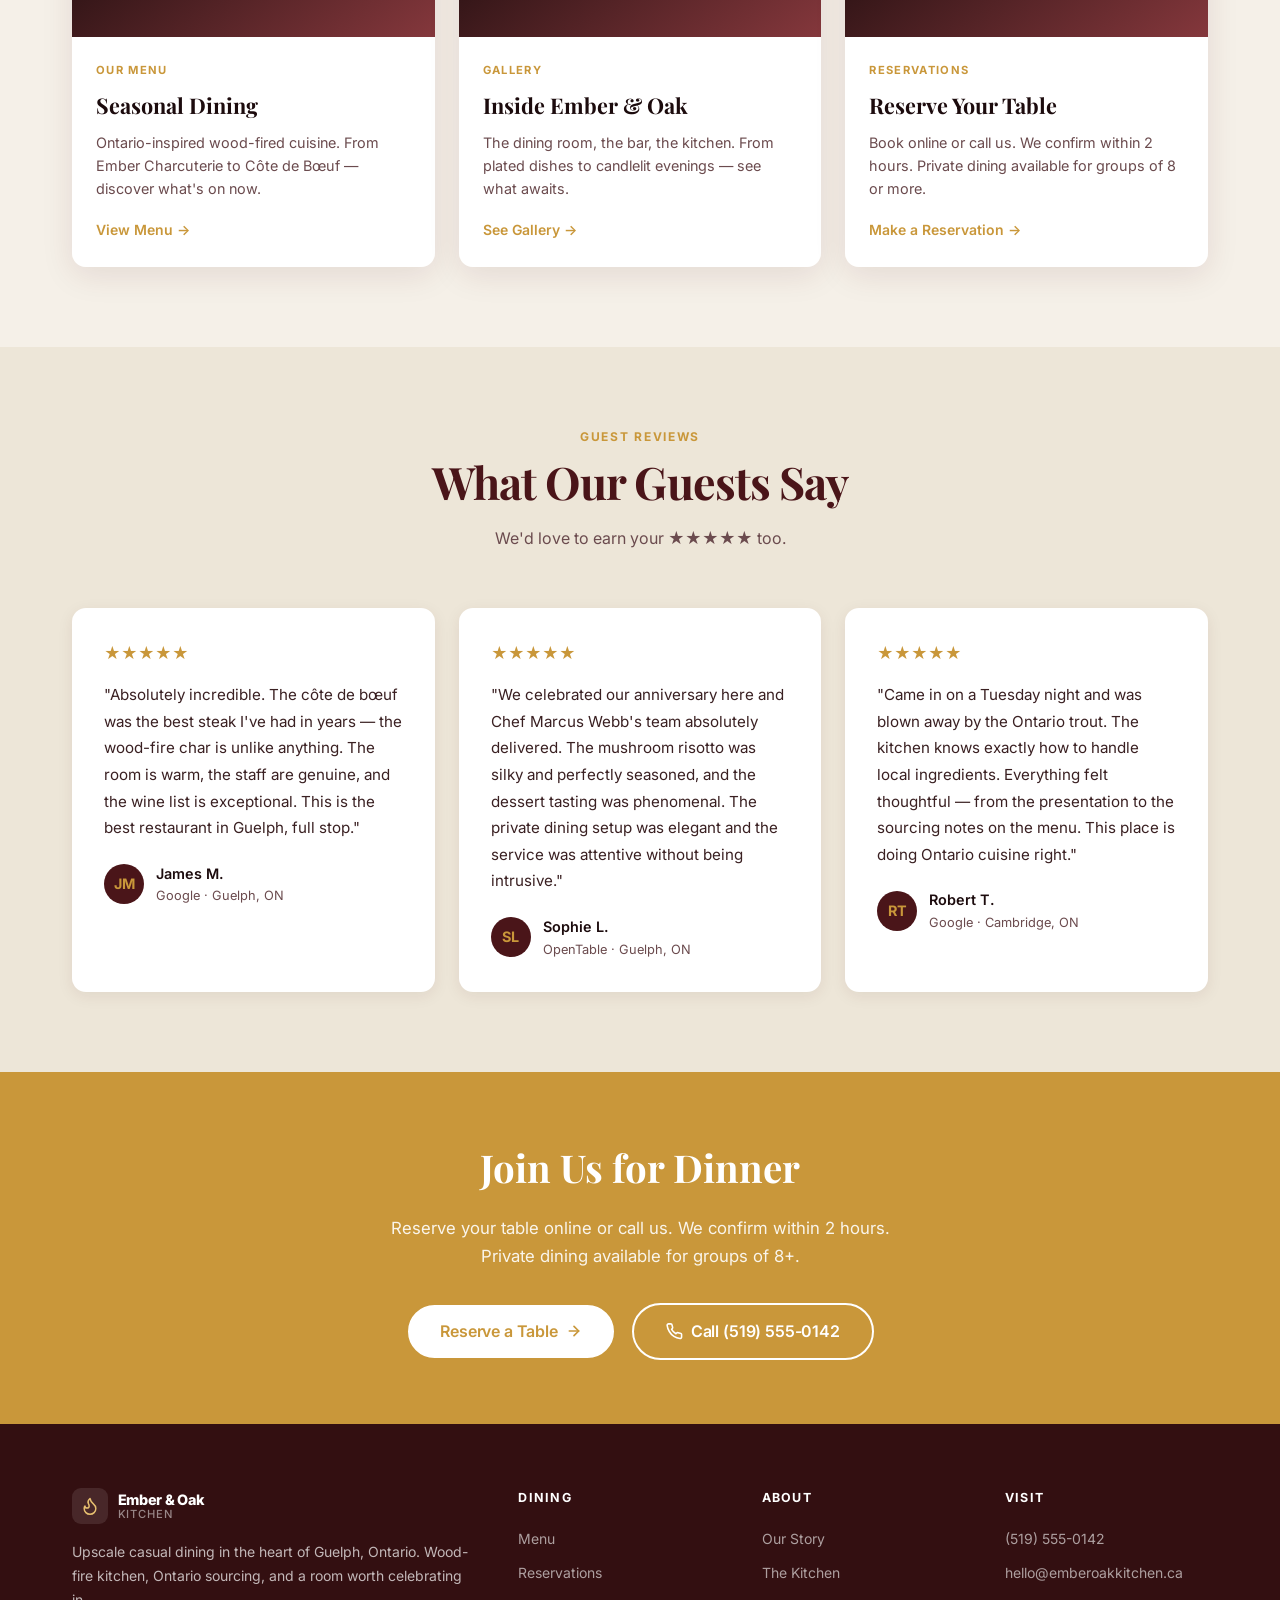
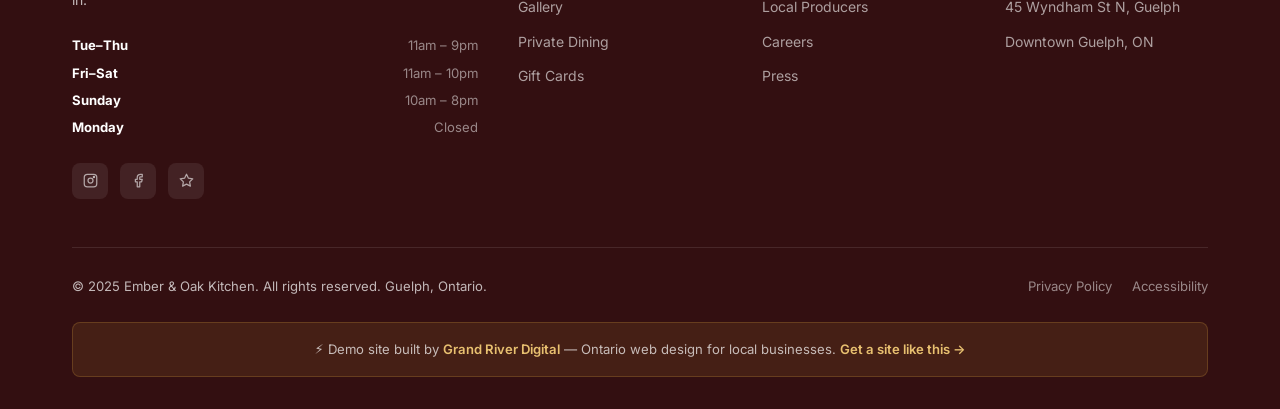
==== commit c9f38078: "fix: QA pass — header gap, contrast, nav, tc-styles, spacing" ====
--- a/index.html
+++ b/index.html
@@ -48,7 +48,7 @@
 <!-- HEADER -->
 <header id="hdr">
   <div class="wrap hdr-inner">
-    <a href="/" class="logo" aria-label="Ember &amp; Oak Kitchen — home">
+    <a href="./" class="logo" aria-label="Ember &amp; Oak Kitchen — home">
       <div class="logo-icon" aria-hidden="true">
         <svg width="20" height="20" viewBox="0 0 24 24" fill="none" stroke="currentColor" stroke-width="1.75" stroke-linecap="round" stroke-linejoin="round"><path d="M8.5 14.5A2.5 2.5 0 0 0 11 12c0-1.38-.5-2-1-3-1.072-2.143-.224-4.054 2-6 .5 2.5 2 4.9 4 6.5 2 1.6 3 3.5 3 5.5a7 7 0 1 1-14 0c0-1.153.433-2.294 1-3a2.5 2.5 0 0 0 2.5 2.5z"/></svg>
       </div>
@@ -56,7 +56,7 @@
     </a>
 
     <nav class="desktop-nav" aria-label="Main navigation">
-      <a href="/">Home</a>
+      <a href="./">Home</a>
       <a href="about/">About</a>
       <a href="menu/">Menu</a>
       <a href="gallery/">Gallery</a>
@@ -79,7 +79,7 @@
 <!-- Mobile Nav -->
 <div id="mobile-nav" role="dialog" aria-modal="true" aria-label="Mobile navigation">
   <nav>
-    <a href="/" class="mobile-link">Home</a>
+    <a href="./" class="mobile-link">Home</a>
     <a href="about/" class="mobile-link">About</a>
     <a href="menu/" class="mobile-link">Menu</a>
     <a href="gallery/" class="mobile-link">Gallery</a>
@@ -375,7 +375,7 @@
   <div class="wrap">
     <div class="footer-grid">
       <div class="footer-brand">
-        <a href="/" class="logo" aria-label="Ember &amp; Oak Kitchen home">
+        <a href="./" class="logo" aria-label="Ember &amp; Oak Kitchen home">
           <div class="logo-icon" aria-hidden="true">
             <svg width="20" height="20" viewBox="0 0 24 24" fill="none" stroke="currentColor" stroke-width="1.75" stroke-linecap="round" stroke-linejoin="round"><path d="M8.5 14.5A2.5 2.5 0 0 0 11 12c0-1.38-.5-2-1-3-1.072-2.143-.224-4.054 2-6 .5 2.5 2 4.9 4 6.5 2 1.6 3 3.5 3 5.5a7 7 0 1 1-14 0c0-1.153.433-2.294 1-3a2.5 2.5 0 0 0 2.5 2.5z"/></svg>
           </div>
--- a/styles.css
+++ b/styles.css
@@ -127,6 +127,11 @@
 
 /* ── Top Bar ── */
 #topbar {
+  position: fixed;
+  top: 0;
+  left: 0;
+  right: 0;
+  z-index: 950;
   background: var(--burgundy-dk);
   color: rgba(255,255,255,0.75);
   font-size: 0.78rem;
@@ -368,6 +373,18 @@
 }
 .section-sub.cx { text-align: center; }
 
+/* ── About Preview (homepage) ── */
+#about-preview {
+  padding: 5rem 0;
+  background: #fff;
+}
+
+/* ── Menu Preview (homepage) ── */
+#menu-preview {
+  padding: 5rem 0;
+  background: var(--cream);
+}
+
 /* ── About ── */
 #about {
   padding: 6rem 0;
@@ -601,6 +618,31 @@
   padding: 6rem 0;
   background: var(--burgundy);
 }
+
+/* ── Testimonials Grid (about page) ── */
+.testimonials-grid {
+  display: grid;
+  grid-template-columns: 1fr;
+  gap: 1.25rem;
+}
+@media (min-width: 640px) { .testimonials-grid { grid-template-columns: repeat(3, 1fr); } }
+.tc-stars { color: var(--gold-lt); font-size: 1rem; margin-bottom: 0.75rem; letter-spacing: 0.05em; }
+.tc-text {
+  font-size: 0.9375rem;
+  color: rgba(255,255,255,0.88);
+  line-height: 1.72;
+  margin: 0 0 1.25rem;
+  font-style: normal;
+}
+.tc-author { display: flex; align-items: center; gap: 0.75rem; }
+.tc-avatar {
+  width: 40px; height: 40px; border-radius: 50%;
+  background: var(--gold); color: #fff;
+  display: flex; align-items: center; justify-content: center;
+  font-weight: 700; font-size: 0.9rem; flex-shrink: 0;
+}
+.tc-author strong { display: block; font-size: 0.9rem; font-weight: 600; color: #fff; }
+.tc-author small { font-size: 0.78rem; color: rgba(255,255,255,0.55); display: block; }
 .rating-display { display: flex; align-items: center; gap: 0.75rem; }
 .stars { color: var(--gold-lt); font-size: 1.1rem; letter-spacing: 0.05em; }
 .rating-text { font-size: 0.85rem; color: rgba(255,255,255,0.65); }
@@ -627,8 +669,8 @@
 }
 .testimonial-card {
   min-width: calc(100% - 0px);
-  background: rgba(255,255,255,0.08);
-  border: 1px solid rgba(255,255,255,0.12);
+  background: rgba(255,255,255,0.11);
+  border: 1px solid rgba(255,255,255,0.18);
   border-radius: var(--radius);
   padding: 2rem;
   flex-shrink: 0;
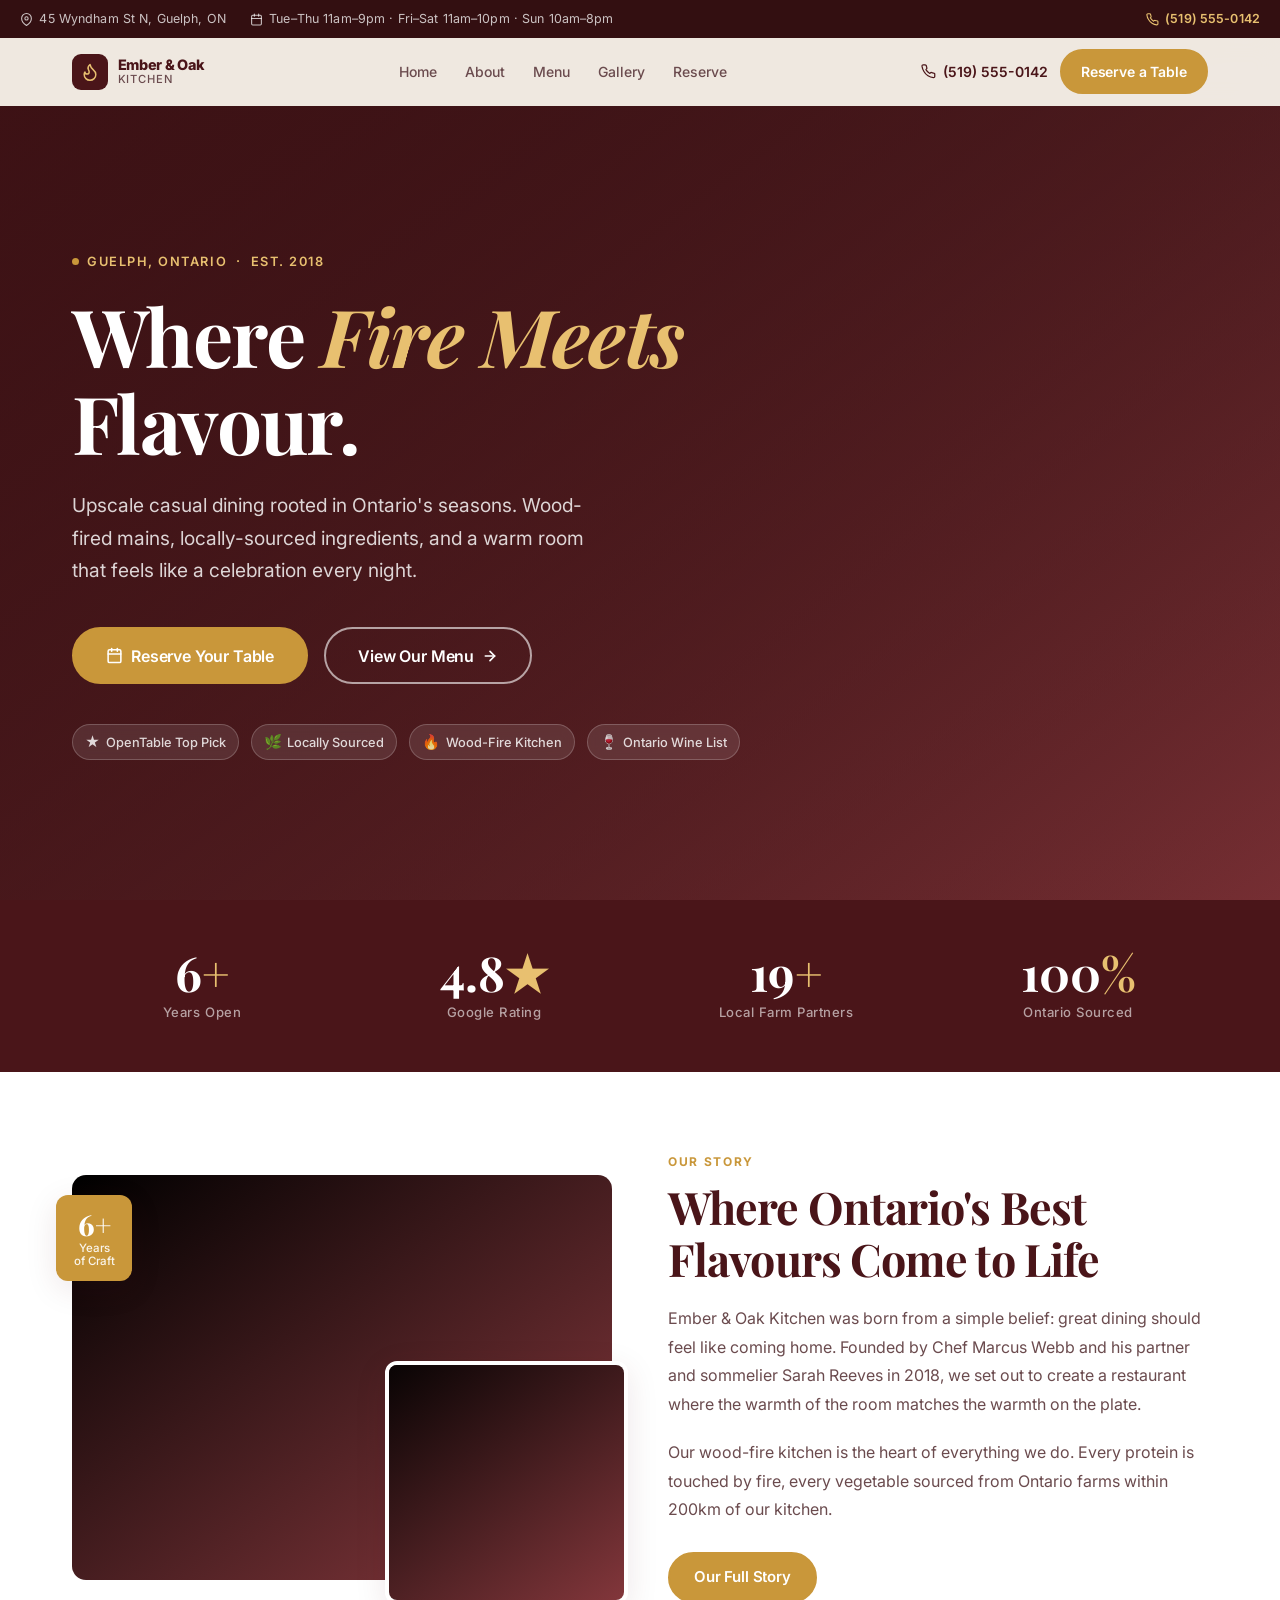
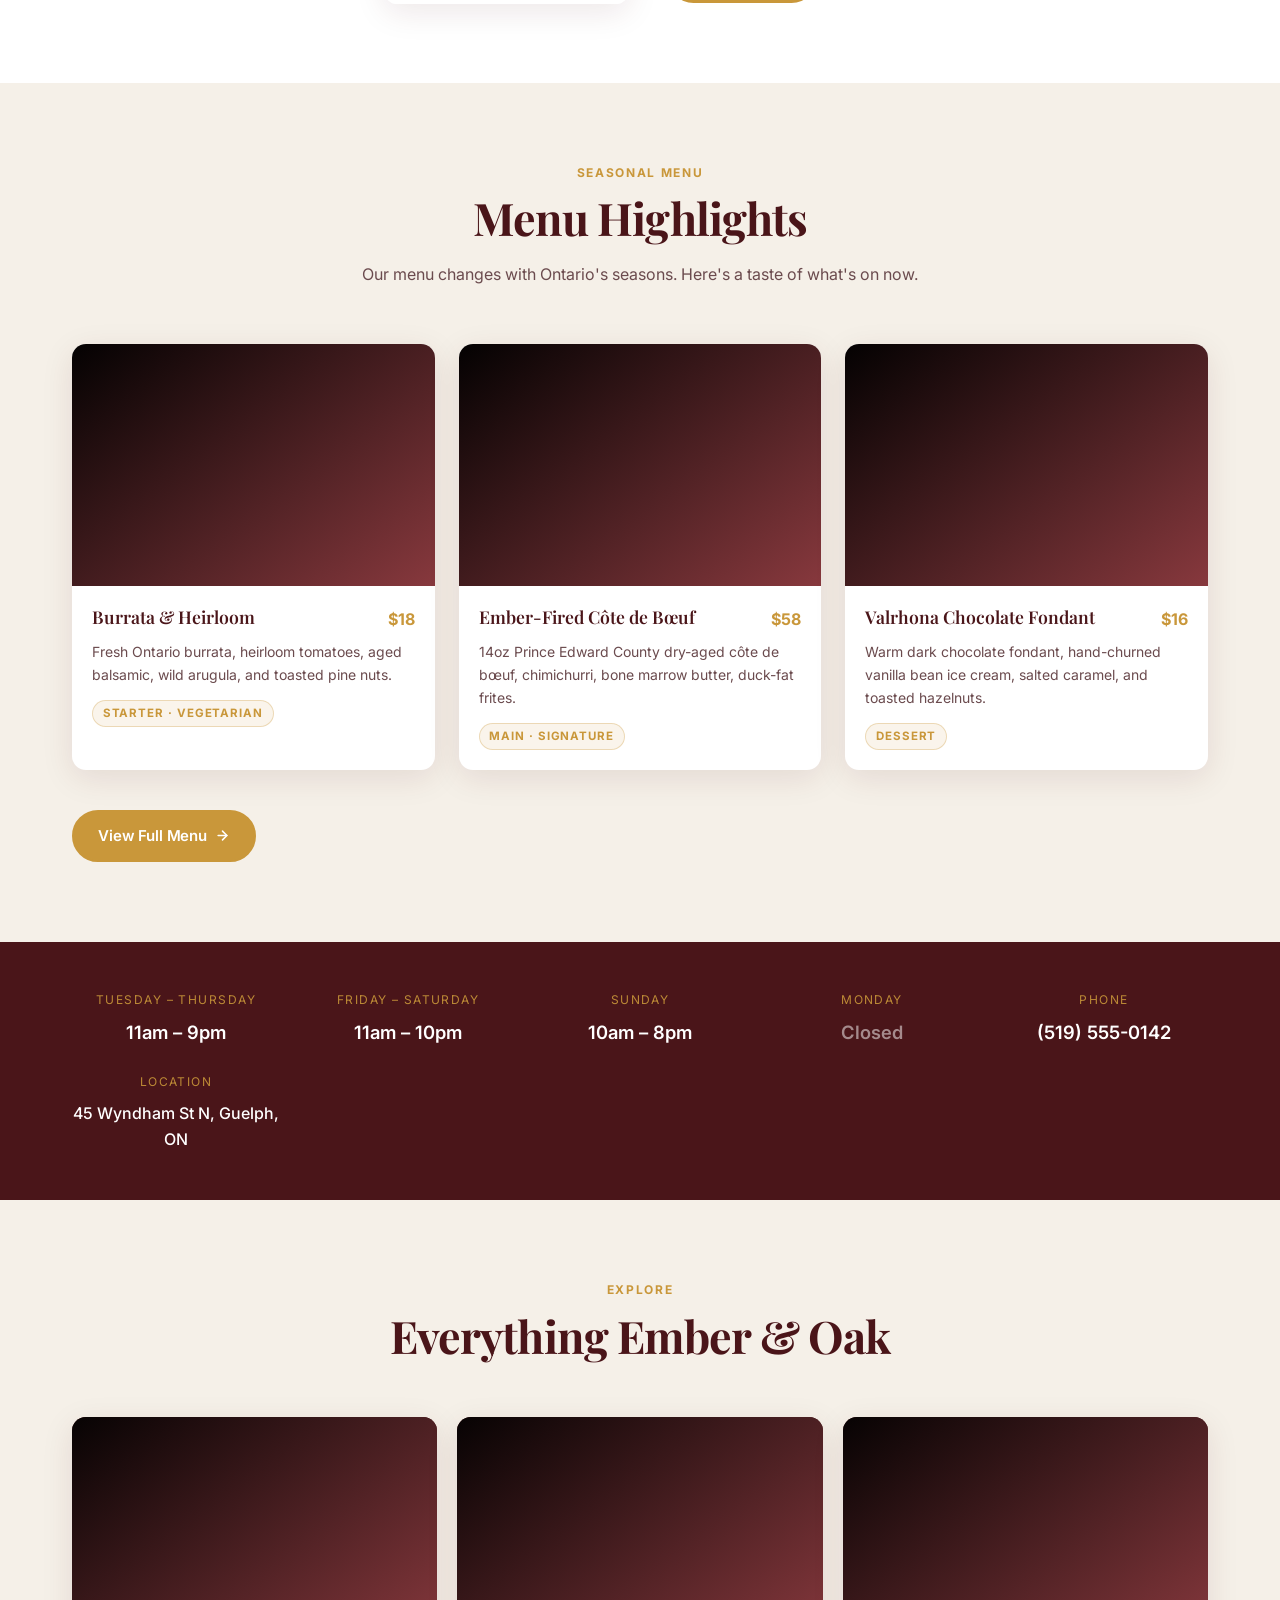
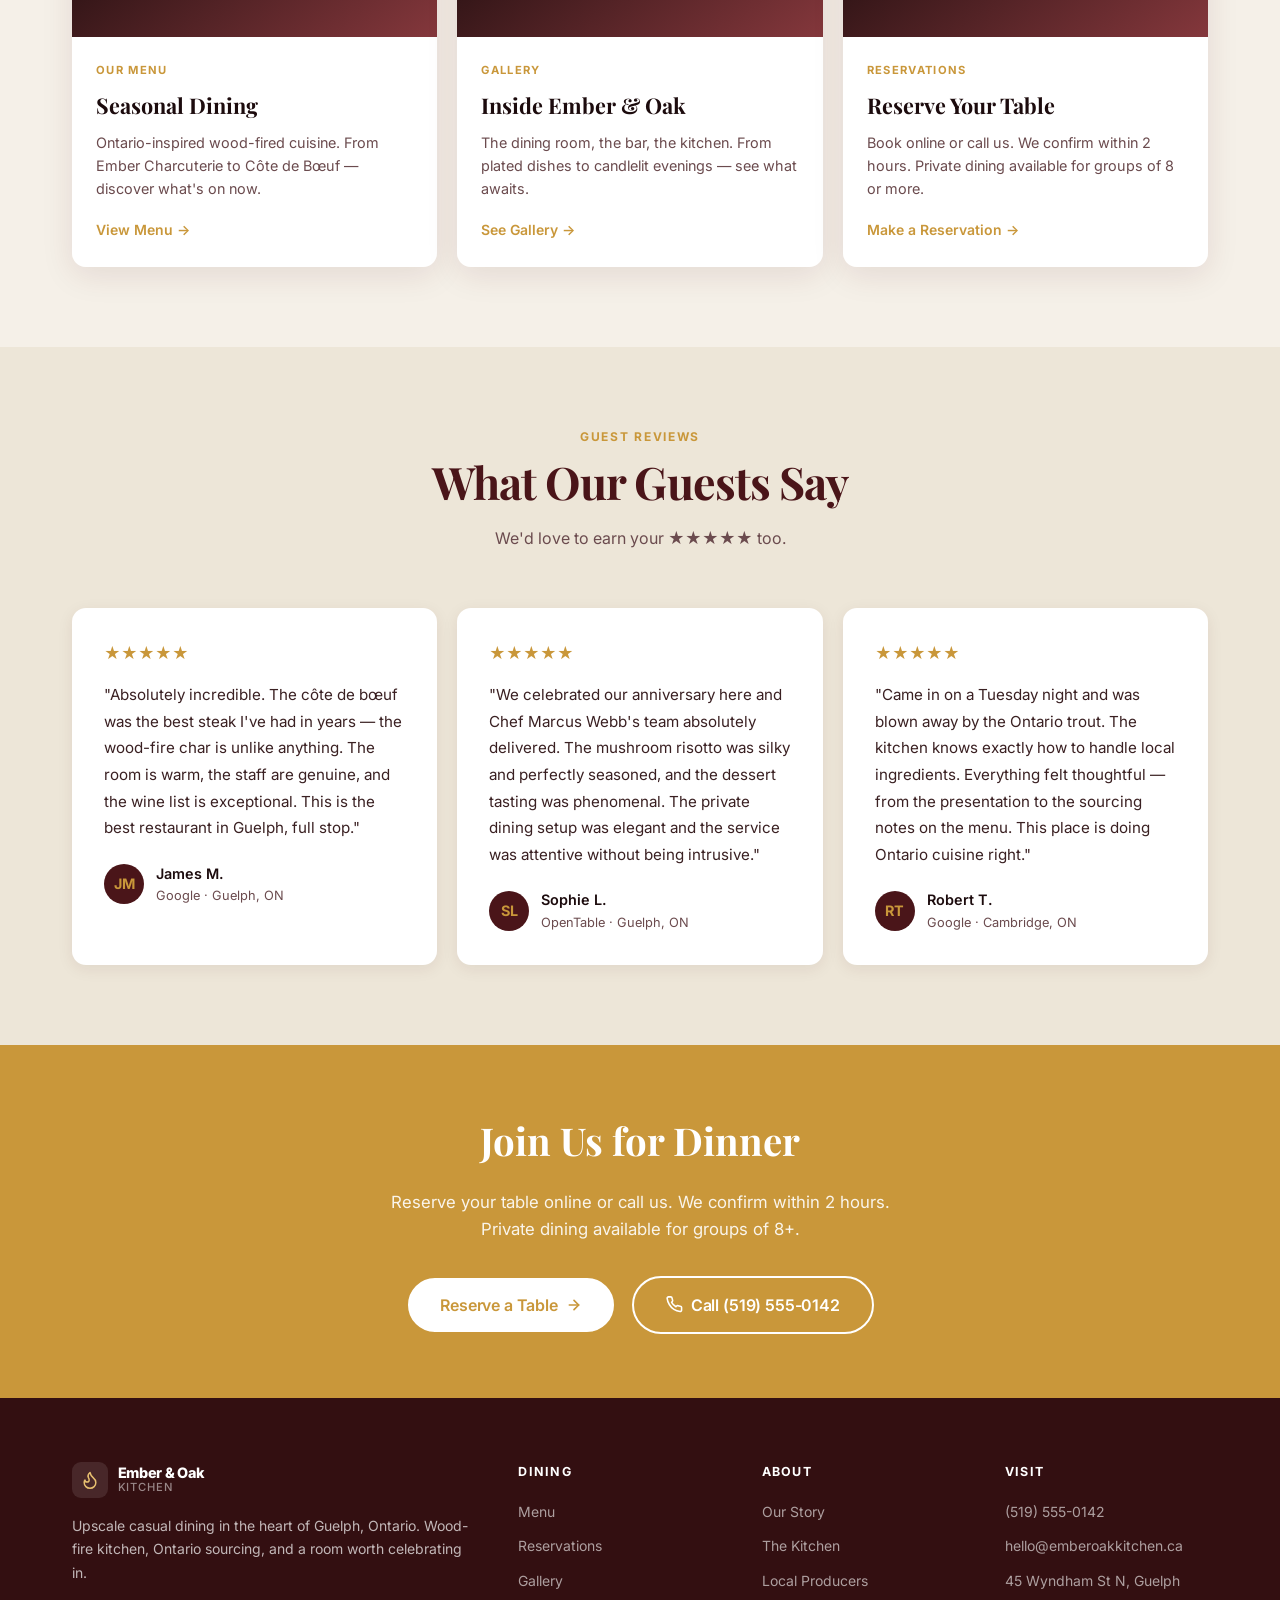
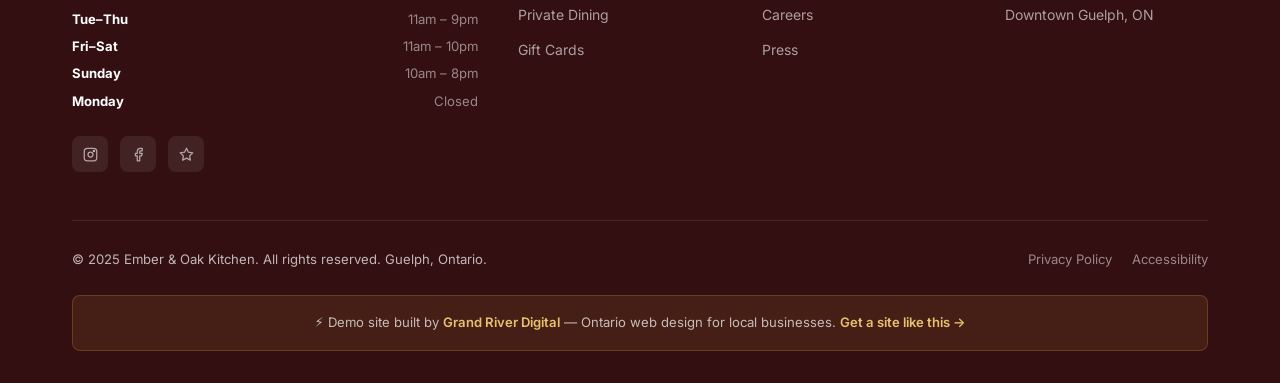
==== commit bc8e55ed: "fix: standardize testimonial grid — remove bad max-width% on grid items Root cause: .testimonial-car" ====
--- a/index.html
+++ b/index.html
@@ -262,7 +262,7 @@
       <div class="eyebrow sr">Explore</div>
       <h2 class="section-title sr d1" id="explore-title" style="font-family:'Playfair Display',serif;">Everything Ember &amp; Oak</h2>
     </div>
-    <div style="display:grid;grid-template-columns:repeat(auto-fit,minmax(280px,1fr));gap:1.5rem;margin-top:2.5rem;">
+    <div class="testimonials-grid">
       <a href="menu/" style="text-decoration:none;display:block;" class="sr d1">
         <div style="border-radius:14px;overflow:hidden;box-shadow:0 8px 32px rgba(74,21,25,.1);transition:transform .25s,box-shadow .25s;" onmouseover="this.style.transform='translateY(-4px)';this.style.boxShadow='0 16px 48px rgba(74,21,25,.18)';" onmouseout="this.style.transform='translateY(0)';this.style.boxShadow='0 8px 32px rgba(74,21,25,.1)';">
           <div style="height:220px;overflow:hidden;background:#4A1519;"><img src="https://images.pexels.com/photos/675951/pexels-photo-675951.jpeg?auto=compress&cs=tinysrgb&w=800" alt="Ember-fired ribeye — from the Ember and Oak menu" loading="lazy" style="width:100%;height:100%;object-fit:cover;" onerror="imgFallback(this)" /></div>
@@ -308,7 +308,7 @@
       <h2 class="section-title sr d1" id="reviews-title" style="font-family:'Playfair Display',serif;">What Our Guests Say</h2>
       <p class="section-sub sr d2">We'd love to earn your ★★★★★ too.</p>
     </div>
-    <div style="display:grid;grid-template-columns:repeat(auto-fit,minmax(280px,1fr));gap:1.5rem;margin-top:2.5rem;">
+    <div class="testimonials-grid">
       <div class="sr d1" style="background:#fff;border-radius:14px;padding:2rem;box-shadow:0 4px 16px rgba(74,21,25,.08);">
         <div style="display:flex;gap:3px;margin-bottom:1rem;">
           <span style="color:#C9973A;font-size:1rem;">★★★★★</span>
